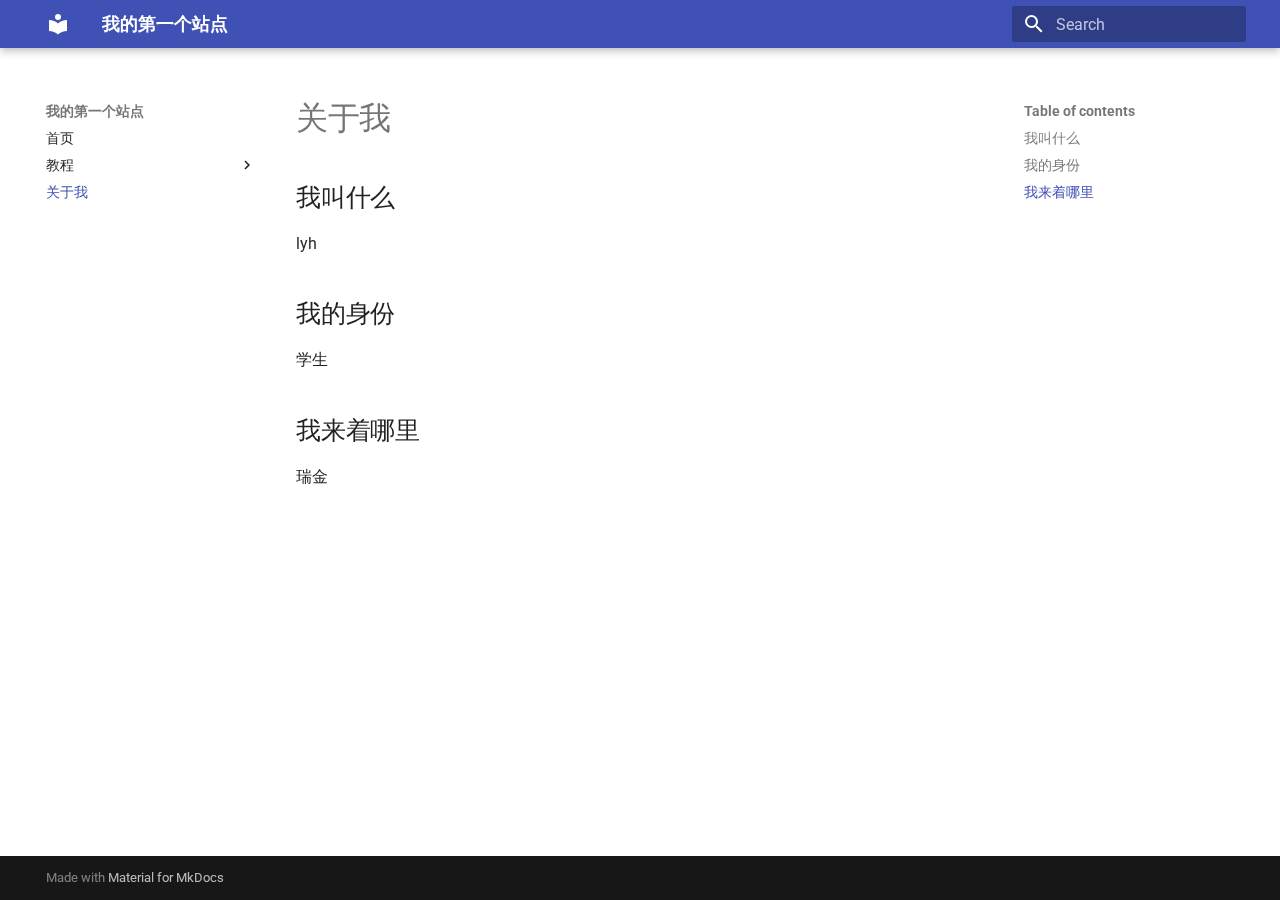
==== about/index.html @ 5679c760 "Deployed  with MkDocs version: 1.6.1" ====
<!doctype html>
<html lang="en" class="no-js">
  <head>
    
      <meta charset="utf-8">
      <meta name="viewport" content="width=device-width,initial-scale=1">
      
      
      
      
        <link rel="prev" href="../Tutorial/Python/">
      
      
      
      <link rel="icon" href="../assets/images/favicon.png">
      <meta name="generator" content="mkdocs-1.6.1, mkdocs-material-9.5.47">
    
    
      
        <title>关于我 - 我的第一个站点</title>
      
    
    
      <link rel="stylesheet" href="../assets/stylesheets/main.6f8fc17f.min.css">
      
      


    
    
      
    
    
      
        
        
        <link rel="preconnect" href="https://fonts.gstatic.com" crossorigin>
        <link rel="stylesheet" href="https://fonts.googleapis.com/css?family=Roboto:300,300i,400,400i,700,700i%7CRoboto+Mono:400,400i,700,700i&display=fallback">
        <style>:root{--md-text-font:"Roboto";--md-code-font:"Roboto Mono"}</style>
      
    
    
    <script>__md_scope=new URL("..",location),__md_hash=e=>[...e].reduce(((e,_)=>(e<<5)-e+_.charCodeAt(0)),0),__md_get=(e,_=localStorage,t=__md_scope)=>JSON.parse(_.getItem(t.pathname+"."+e)),__md_set=(e,_,t=localStorage,a=__md_scope)=>{try{t.setItem(a.pathname+"."+e,JSON.stringify(_))}catch(e){}}</script>
    
      

    
    
    
  </head>
  
  
    <body dir="ltr">
  
    
    <input class="md-toggle" data-md-toggle="drawer" type="checkbox" id="__drawer" autocomplete="off">
    <input class="md-toggle" data-md-toggle="search" type="checkbox" id="__search" autocomplete="off">
    <label class="md-overlay" for="__drawer"></label>
    <div data-md-component="skip">
      
        
        <a href="#_1" class="md-skip">
          Skip to content
        </a>
      
    </div>
    <div data-md-component="announce">
      
    </div>
    
    
      

  

<header class="md-header md-header--shadow" data-md-component="header">
  <nav class="md-header__inner md-grid" aria-label="Header">
    <a href=".." title="我的第一个站点" class="md-header__button md-logo" aria-label="我的第一个站点" data-md-component="logo">
      
  
  <svg xmlns="http://www.w3.org/2000/svg" viewBox="0 0 24 24"><path d="M12 8a3 3 0 0 0 3-3 3 3 0 0 0-3-3 3 3 0 0 0-3 3 3 3 0 0 0 3 3m0 3.54C9.64 9.35 6.5 8 3 8v11c3.5 0 6.64 1.35 9 3.54 2.36-2.19 5.5-3.54 9-3.54V8c-3.5 0-6.64 1.35-9 3.54"/></svg>

    </a>
    <label class="md-header__button md-icon" for="__drawer">
      
      <svg xmlns="http://www.w3.org/2000/svg" viewBox="0 0 24 24"><path d="M3 6h18v2H3zm0 5h18v2H3zm0 5h18v2H3z"/></svg>
    </label>
    <div class="md-header__title" data-md-component="header-title">
      <div class="md-header__ellipsis">
        <div class="md-header__topic">
          <span class="md-ellipsis">
            我的第一个站点
          </span>
        </div>
        <div class="md-header__topic" data-md-component="header-topic">
          <span class="md-ellipsis">
            
              关于我
            
          </span>
        </div>
      </div>
    </div>
    
    
      <script>var palette=__md_get("__palette");if(palette&&palette.color){if("(prefers-color-scheme)"===palette.color.media){var media=matchMedia("(prefers-color-scheme: light)"),input=document.querySelector(media.matches?"[data-md-color-media='(prefers-color-scheme: light)']":"[data-md-color-media='(prefers-color-scheme: dark)']");palette.color.media=input.getAttribute("data-md-color-media"),palette.color.scheme=input.getAttribute("data-md-color-scheme"),palette.color.primary=input.getAttribute("data-md-color-primary"),palette.color.accent=input.getAttribute("data-md-color-accent")}for(var[key,value]of Object.entries(palette.color))document.body.setAttribute("data-md-color-"+key,value)}</script>
    
    
    
      <label class="md-header__button md-icon" for="__search">
        
        <svg xmlns="http://www.w3.org/2000/svg" viewBox="0 0 24 24"><path d="M9.5 3A6.5 6.5 0 0 1 16 9.5c0 1.61-.59 3.09-1.56 4.23l.27.27h.79l5 5-1.5 1.5-5-5v-.79l-.27-.27A6.52 6.52 0 0 1 9.5 16 6.5 6.5 0 0 1 3 9.5 6.5 6.5 0 0 1 9.5 3m0 2C7 5 5 7 5 9.5S7 14 9.5 14 14 12 14 9.5 12 5 9.5 5"/></svg>
      </label>
      <div class="md-search" data-md-component="search" role="dialog">
  <label class="md-search__overlay" for="__search"></label>
  <div class="md-search__inner" role="search">
    <form class="md-search__form" name="search">
      <input type="text" class="md-search__input" name="query" aria-label="Search" placeholder="Search" autocapitalize="off" autocorrect="off" autocomplete="off" spellcheck="false" data-md-component="search-query" required>
      <label class="md-search__icon md-icon" for="__search">
        
        <svg xmlns="http://www.w3.org/2000/svg" viewBox="0 0 24 24"><path d="M9.5 3A6.5 6.5 0 0 1 16 9.5c0 1.61-.59 3.09-1.56 4.23l.27.27h.79l5 5-1.5 1.5-5-5v-.79l-.27-.27A6.52 6.52 0 0 1 9.5 16 6.5 6.5 0 0 1 3 9.5 6.5 6.5 0 0 1 9.5 3m0 2C7 5 5 7 5 9.5S7 14 9.5 14 14 12 14 9.5 12 5 9.5 5"/></svg>
        
        <svg xmlns="http://www.w3.org/2000/svg" viewBox="0 0 24 24"><path d="M20 11v2H8l5.5 5.5-1.42 1.42L4.16 12l7.92-7.92L13.5 5.5 8 11z"/></svg>
      </label>
      <nav class="md-search__options" aria-label="Search">
        
        <button type="reset" class="md-search__icon md-icon" title="Clear" aria-label="Clear" tabindex="-1">
          
          <svg xmlns="http://www.w3.org/2000/svg" viewBox="0 0 24 24"><path d="M19 6.41 17.59 5 12 10.59 6.41 5 5 6.41 10.59 12 5 17.59 6.41 19 12 13.41 17.59 19 19 17.59 13.41 12z"/></svg>
        </button>
      </nav>
      
    </form>
    <div class="md-search__output">
      <div class="md-search__scrollwrap" tabindex="0" data-md-scrollfix>
        <div class="md-search-result" data-md-component="search-result">
          <div class="md-search-result__meta">
            Initializing search
          </div>
          <ol class="md-search-result__list" role="presentation"></ol>
        </div>
      </div>
    </div>
  </div>
</div>
    
    
  </nav>
  
</header>
    
    <div class="md-container" data-md-component="container">
      
      
        
          
        
      
      <main class="md-main" data-md-component="main">
        <div class="md-main__inner md-grid">
          
            
              
              <div class="md-sidebar md-sidebar--primary" data-md-component="sidebar" data-md-type="navigation" >
                <div class="md-sidebar__scrollwrap">
                  <div class="md-sidebar__inner">
                    



<nav class="md-nav md-nav--primary" aria-label="Navigation" data-md-level="0">
  <label class="md-nav__title" for="__drawer">
    <a href=".." title="我的第一个站点" class="md-nav__button md-logo" aria-label="我的第一个站点" data-md-component="logo">
      
  
  <svg xmlns="http://www.w3.org/2000/svg" viewBox="0 0 24 24"><path d="M12 8a3 3 0 0 0 3-3 3 3 0 0 0-3-3 3 3 0 0 0-3 3 3 3 0 0 0 3 3m0 3.54C9.64 9.35 6.5 8 3 8v11c3.5 0 6.64 1.35 9 3.54 2.36-2.19 5.5-3.54 9-3.54V8c-3.5 0-6.64 1.35-9 3.54"/></svg>

    </a>
    我的第一个站点
  </label>
  
  <ul class="md-nav__list" data-md-scrollfix>
    
      
      
  
  
  
  
    <li class="md-nav__item">
      <a href=".." class="md-nav__link">
        
  
  <span class="md-ellipsis">
    首页
  </span>
  

      </a>
    </li>
  

    
      
      
  
  
  
  
    
    
    
    
    <li class="md-nav__item md-nav__item--nested">
      
        
        
        <input class="md-nav__toggle md-toggle " type="checkbox" id="__nav_2" >
        
          
          <label class="md-nav__link" for="__nav_2" id="__nav_2_label" tabindex="0">
            
  
  <span class="md-ellipsis">
    教程
  </span>
  

            <span class="md-nav__icon md-icon"></span>
          </label>
        
        <nav class="md-nav" data-md-level="1" aria-labelledby="__nav_2_label" aria-expanded="false">
          <label class="md-nav__title" for="__nav_2">
            <span class="md-nav__icon md-icon"></span>
            教程
          </label>
          <ul class="md-nav__list" data-md-scrollfix>
            
              
                
  
  
  
  
    <li class="md-nav__item">
      <a href="../Tutorial/C/" class="md-nav__link">
        
  
  <span class="md-ellipsis">
    C
  </span>
  

      </a>
    </li>
  

              
            
              
                
  
  
  
  
    <li class="md-nav__item">
      <a href="../Tutorial/java/" class="md-nav__link">
        
  
  <span class="md-ellipsis">
    java
  </span>
  

      </a>
    </li>
  

              
            
              
                
  
  
  
  
    <li class="md-nav__item">
      <a href="../Tutorial/Python/" class="md-nav__link">
        
  
  <span class="md-ellipsis">
    python
  </span>
  

      </a>
    </li>
  

              
            
          </ul>
        </nav>
      
    </li>
  

    
      
      
  
  
    
  
  
  
    <li class="md-nav__item md-nav__item--active">
      
      <input class="md-nav__toggle md-toggle" type="checkbox" id="__toc">
      
      
        
      
      
        <label class="md-nav__link md-nav__link--active" for="__toc">
          
  
  <span class="md-ellipsis">
    关于我
  </span>
  

          <span class="md-nav__icon md-icon"></span>
        </label>
      
      <a href="./" class="md-nav__link md-nav__link--active">
        
  
  <span class="md-ellipsis">
    关于我
  </span>
  

      </a>
      
        

<nav class="md-nav md-nav--secondary" aria-label="Table of contents">
  
  
  
    
  
  
    <label class="md-nav__title" for="__toc">
      <span class="md-nav__icon md-icon"></span>
      Table of contents
    </label>
    <ul class="md-nav__list" data-md-component="toc" data-md-scrollfix>
      
        <li class="md-nav__item">
  <a href="#_2" class="md-nav__link">
    <span class="md-ellipsis">
      我叫什么
    </span>
  </a>
  
</li>
      
        <li class="md-nav__item">
  <a href="#_3" class="md-nav__link">
    <span class="md-ellipsis">
      我的身份
    </span>
  </a>
  
</li>
      
        <li class="md-nav__item">
  <a href="#_4" class="md-nav__link">
    <span class="md-ellipsis">
      我来着哪里
    </span>
  </a>
  
</li>
      
    </ul>
  
</nav>
      
    </li>
  

    
  </ul>
</nav>
                  </div>
                </div>
              </div>
            
            
              
              <div class="md-sidebar md-sidebar--secondary" data-md-component="sidebar" data-md-type="toc" >
                <div class="md-sidebar__scrollwrap">
                  <div class="md-sidebar__inner">
                    

<nav class="md-nav md-nav--secondary" aria-label="Table of contents">
  
  
  
    
  
  
    <label class="md-nav__title" for="__toc">
      <span class="md-nav__icon md-icon"></span>
      Table of contents
    </label>
    <ul class="md-nav__list" data-md-component="toc" data-md-scrollfix>
      
        <li class="md-nav__item">
  <a href="#_2" class="md-nav__link">
    <span class="md-ellipsis">
      我叫什么
    </span>
  </a>
  
</li>
      
        <li class="md-nav__item">
  <a href="#_3" class="md-nav__link">
    <span class="md-ellipsis">
      我的身份
    </span>
  </a>
  
</li>
      
        <li class="md-nav__item">
  <a href="#_4" class="md-nav__link">
    <span class="md-ellipsis">
      我来着哪里
    </span>
  </a>
  
</li>
      
    </ul>
  
</nav>
                  </div>
                </div>
              </div>
            
          
          
            <div class="md-content" data-md-component="content">
              <article class="md-content__inner md-typeset">
                
                  


<h1 id="_1">关于我</h1>
<h2 id="_2">我叫什么</h2>
<p>lyh</p>
<h2 id="_3">我的身份</h2>
<p>学生</p>
<h2 id="_4">我来着哪里</h2>
<p>瑞金</p>












                
              </article>
            </div>
          
          
<script>var target=document.getElementById(location.hash.slice(1));target&&target.name&&(target.checked=target.name.startsWith("__tabbed_"))</script>
        </div>
        
      </main>
      
        <footer class="md-footer">
  
  <div class="md-footer-meta md-typeset">
    <div class="md-footer-meta__inner md-grid">
      <div class="md-copyright">
  
  
    Made with
    <a href="https://squidfunk.github.io/mkdocs-material/" target="_blank" rel="noopener">
      Material for MkDocs
    </a>
  
</div>
      
    </div>
  </div>
</footer>
      
    </div>
    <div class="md-dialog" data-md-component="dialog">
      <div class="md-dialog__inner md-typeset"></div>
    </div>
    
    
    <script id="__config" type="application/json">{"base": "..", "features": [], "search": "../assets/javascripts/workers/search.6ce7567c.min.js", "translations": {"clipboard.copied": "Copied to clipboard", "clipboard.copy": "Copy to clipboard", "search.result.more.one": "1 more on this page", "search.result.more.other": "# more on this page", "search.result.none": "No matching documents", "search.result.one": "1 matching document", "search.result.other": "# matching documents", "search.result.placeholder": "Type to start searching", "search.result.term.missing": "Missing", "select.version": "Select version"}}</script>
    
    
      <script src="../assets/javascripts/bundle.83f73b43.min.js"></script>
      
    
  </body>
</html>
---- assets/stylesheets/main.6f8fc17f.min.css ----
@charset "UTF-8";html{-webkit-text-size-adjust:none;-moz-text-size-adjust:none;text-size-adjust:none;box-sizing:border-box}*,:after,:before{box-sizing:inherit}@media (prefers-reduced-motion){*,:after,:before{transition:none!important}}body{margin:0}a,button,input,label{-webkit-tap-highlight-color:transparent}a{color:inherit;text-decoration:none}hr{border:0;box-sizing:initial;display:block;height:.05rem;overflow:visible;padding:0}small{font-size:80%}sub,sup{line-height:1em}img{border-style:none}table{border-collapse:initial;border-spacing:0}td,th{font-weight:400;vertical-align:top}button{background:#0000;border:0;font-family:inherit;font-size:inherit;margin:0;padding:0}input{border:0;outline:none}:root{--md-primary-fg-color:#4051b5;--md-primary-fg-color--light:#5d6cc0;--md-primary-fg-color--dark:#303fa1;--md-primary-bg-color:#fff;--md-primary-bg-color--light:#ffffffb3;--md-accent-fg-color:#526cfe;--md-accent-fg-color--transparent:#526cfe1a;--md-accent-bg-color:#fff;--md-accent-bg-color--light:#ffffffb3}[data-md-color-scheme=default]{color-scheme:light}[data-md-color-scheme=default] img[src$="#gh-dark-mode-only"],[data-md-color-scheme=default] img[src$="#only-dark"]{display:none}:root,[data-md-color-scheme=default]{--md-hue:225deg;--md-default-fg-color:#000000de;--md-default-fg-color--light:#0000008a;--md-default-fg-color--lighter:#00000052;--md-default-fg-color--lightest:#00000012;--md-default-bg-color:#fff;--md-default-bg-color--light:#ffffffb3;--md-default-bg-color--lighter:#ffffff4d;--md-default-bg-color--lightest:#ffffff1f;--md-code-fg-color:#36464e;--md-code-bg-color:#f5f5f5;--md-code-hl-color:#4287ff;--md-code-hl-color--light:#4287ff1a;--md-code-hl-number-color:#d52a2a;--md-code-hl-special-color:#db1457;--md-code-hl-function-color:#a846b9;--md-code-hl-constant-color:#6e59d9;--md-code-hl-keyword-color:#3f6ec6;--md-code-hl-string-color:#1c7d4d;--md-code-hl-name-color:var(--md-code-fg-color);--md-code-hl-operator-color:var(--md-default-fg-color--light);--md-code-hl-punctuation-color:var(--md-default-fg-color--light);--md-code-hl-comment-color:var(--md-default-fg-color--light);--md-code-hl-generic-color:var(--md-default-fg-color--light);--md-code-hl-variable-color:var(--md-default-fg-color--light);--md-typeset-color:var(--md-default-fg-color);--md-typeset-a-color:var(--md-primary-fg-color);--md-typeset-del-color:#f5503d26;--md-typeset-ins-color:#0bd57026;--md-typeset-kbd-color:#fafafa;--md-typeset-kbd-accent-color:#fff;--md-typeset-kbd-border-color:#b8b8b8;--md-typeset-mark-color:#ffff0080;--md-typeset-table-color:#0000001f;--md-typeset-table-color--light:rgba(0,0,0,.035);--md-admonition-fg-color:var(--md-default-fg-color);--md-admonition-bg-color:var(--md-default-bg-color);--md-warning-fg-color:#000000de;--md-warning-bg-color:#ff9;--md-footer-fg-color:#fff;--md-footer-fg-color--light:#ffffffb3;--md-footer-fg-color--lighter:#ffffff73;--md-footer-bg-color:#000000de;--md-footer-bg-color--dark:#00000052;--md-shadow-z1:0 0.2rem 0.5rem #0000000d,0 0 0.05rem #0000001a;--md-shadow-z2:0 0.2rem 0.5rem #0000001a,0 0 0.05rem #00000040;--md-shadow-z3:0 0.2rem 0.5rem #0003,0 0 0.05rem #00000059}.md-icon svg{fill:currentcolor;display:block;height:1.2rem;width:1.2rem}body{-webkit-font-smoothing:antialiased;-moz-osx-font-smoothing:grayscale;--md-text-font-family:var(--md-text-font,_),-apple-system,BlinkMacSystemFont,Helvetica,Arial,sans-serif;--md-code-font-family:var(--md-code-font,_),SFMono-Regular,Consolas,Menlo,monospace}aside,body,input{font-feature-settings:"kern","liga";color:var(--md-typeset-color);font-family:var(--md-text-font-family)}code,kbd,pre{font-feature-settings:"kern";font-family:var(--md-code-font-family)}:root{--md-typeset-table-sort-icon:url('data:image/svg+xml;charset=utf-8,<svg xmlns="http://www.w3.org/2000/svg" viewBox="0 0 24 24"><path d="m18 21-4-4h3V7h-3l4-4 4 4h-3v10h3M2 19v-2h10v2M2 13v-2h7v2M2 7V5h4v2z"/></svg>');--md-typeset-table-sort-icon--asc:url('data:image/svg+xml;charset=utf-8,<svg xmlns="http://www.w3.org/2000/svg" viewBox="0 0 24 24"><path d="M19 17h3l-4 4-4-4h3V3h2M2 17h10v2H2M6 5v2H2V5m0 6h7v2H2z"/></svg>');--md-typeset-table-sort-icon--desc:url('data:image/svg+xml;charset=utf-8,<svg xmlns="http://www.w3.org/2000/svg" viewBox="0 0 24 24"><path d="M19 7h3l-4-4-4 4h3v14h2M2 17h10v2H2M6 5v2H2V5m0 6h7v2H2z"/></svg>')}.md-typeset{-webkit-print-color-adjust:exact;color-adjust:exact;font-size:.8rem;line-height:1.6}@media print{.md-typeset{font-size:.68rem}}.md-typeset blockquote,.md-typeset dl,.md-typeset figure,.md-typeset ol,.md-typeset pre,.md-typeset ul{margin-bottom:1em;margin-top:1em}.md-typeset h1{color:var(--md-default-fg-color--light);font-size:2em;line-height:1.3;margin:0 0 1.25em}.md-typeset h1,.md-typeset h2{font-weight:300;letter-spacing:-.01em}.md-typeset h2{font-size:1.5625em;line-height:1.4;margin:1.6em 0 .64em}.md-typeset h3{font-size:1.25em;font-weight:400;letter-spacing:-.01em;line-height:1.5;margin:1.6em 0 .8em}.md-typeset h2+h3{margin-top:.8em}.md-typeset h4{font-weight:700;letter-spacing:-.01em;margin:1em 0}.md-typeset h5,.md-typeset h6{color:var(--md-default-fg-color--light);font-size:.8em;font-weight:700;letter-spacing:-.01em;margin:1.25em 0}.md-typeset h5{text-transform:uppercase}.md-typeset h5 code{text-transform:none}.md-typeset hr{border-bottom:.05rem solid var(--md-default-fg-color--lightest);display:flow-root;margin:1.5em 0}.md-typeset a{color:var(--md-typeset-a-color);word-break:break-word}.md-typeset a,.md-typeset a:before{transition:color 125ms}.md-typeset a:focus,.md-typeset a:hover{color:var(--md-accent-fg-color)}.md-typeset a:focus code,.md-typeset a:hover code{background-color:var(--md-accent-fg-color--transparent)}.md-typeset a code{color:currentcolor;transition:background-color 125ms}.md-typeset a.focus-visible{outline-color:var(--md-accent-fg-color);outline-offset:.2rem}.md-typeset code,.md-typeset kbd,.md-typeset pre{color:var(--md-code-fg-color);direction:ltr;font-variant-ligatures:none}@media print{.md-typeset code,.md-typeset kbd,.md-typeset pre{white-space:pre-wrap}}.md-typeset code{background-color:var(--md-code-bg-color);border-radius:.1rem;-webkit-box-decoration-break:clone;box-decoration-break:clone;font-size:.85em;padding:0 .2941176471em;word-break:break-word}.md-typeset code:not(.focus-visible){-webkit-tap-highlight-color:transparent;outline:none}.md-typeset pre{display:flow-root;line-height:1.4;position:relative}.md-typeset pre>code{-webkit-box-decoration-break:slice;box-decoration-break:slice;box-shadow:none;display:block;margin:0;outline-color:var(--md-accent-fg-color);overflow:auto;padding:.7720588235em 1.1764705882em;scrollbar-color:var(--md-default-fg-color--lighter) #0000;scrollbar-width:thin;touch-action:auto;word-break:normal}.md-typeset pre>code:hover{scrollbar-color:var(--md-accent-fg-color) #0000}.md-typeset pre>code::-webkit-scrollbar{height:.2rem;width:.2rem}.md-typeset pre>code::-webkit-scrollbar-thumb{background-color:var(--md-default-fg-color--lighter)}.md-typeset pre>code::-webkit-scrollbar-thumb:hover{background-color:var(--md-accent-fg-color)}.md-typeset kbd{background-color:var(--md-typeset-kbd-color);border-radius:.1rem;box-shadow:0 .1rem 0 .05rem var(--md-typeset-kbd-border-color),0 .1rem 0 var(--md-typeset-kbd-border-color),0 -.1rem .2rem var(--md-typeset-kbd-accent-color) inset;color:var(--md-default-fg-color);display:inline-block;font-size:.75em;padding:0 .6666666667em;vertical-align:text-top;word-break:break-word}.md-typeset mark{background-color:var(--md-typeset-mark-color);-webkit-box-decoration-break:clone;box-decoration-break:clone;color:inherit;word-break:break-word}.md-typeset abbr{border-bottom:.05rem dotted var(--md-default-fg-color--light);cursor:help;text-decoration:none}.md-typeset small{opacity:.75}[dir=ltr] .md-typeset sub,[dir=ltr] .md-typeset sup{margin-left:.078125em}[dir=rtl] .md-typeset sub,[dir=rtl] .md-typeset sup{margin-right:.078125em}[dir=ltr] .md-typeset blockquote{padding-left:.6rem}[dir=rtl] .md-typeset blockquote{padding-right:.6rem}[dir=ltr] .md-typeset blockquote{border-left:.2rem solid var(--md-default-fg-color--lighter)}[dir=rtl] .md-typeset blockquote{border-right:.2rem solid var(--md-default-fg-color--lighter)}.md-typeset blockquote{color:var(--md-default-fg-color--light);margin-left:0;margin-right:0}.md-typeset ul{list-style-type:disc}.md-typeset ul[type]{list-style-type:revert-layer}[dir=ltr] .md-typeset ol,[dir=ltr] .md-typeset ul{margin-left:.625em}[dir=rtl] .md-typeset ol,[dir=rtl] .md-typeset ul{margin-right:.625em}.md-typeset ol,.md-typeset ul{padding:0}.md-typeset ol:not([hidden]),.md-typeset ul:not([hidden]){display:flow-root}.md-typeset ol ol,.md-typeset ul ol{list-style-type:lower-alpha}.md-typeset ol ol ol,.md-typeset ul ol ol{list-style-type:lower-roman}.md-typeset ol ol ol ol,.md-typeset ul ol ol ol{list-style-type:upper-alpha}.md-typeset ol ol ol ol ol,.md-typeset ul ol ol ol ol{list-style-type:upper-roman}.md-typeset ol[type],.md-typeset ul[type]{list-style-type:revert-layer}[dir=ltr] .md-typeset ol li,[dir=ltr] .md-typeset ul li{margin-left:1.25em}[dir=rtl] .md-typeset ol li,[dir=rtl] .md-typeset ul li{margin-right:1.25em}.md-typeset ol li,.md-typeset ul li{margin-bottom:.5em}.md-typeset ol li blockquote,.md-typeset ol li p,.md-typeset ul li blockquote,.md-typeset ul li p{margin:.5em 0}.md-typeset ol li:last-child,.md-typeset ul li:last-child{margin-bottom:0}[dir=ltr] .md-typeset ol li ol,[dir=ltr] .md-typeset ol li ul,[dir=ltr] .md-typeset ul li ol,[dir=ltr] .md-typeset ul li ul{margin-left:.625em}[dir=rtl] .md-typeset ol li ol,[dir=rtl] .md-typeset ol li ul,[dir=rtl] .md-typeset ul li ol,[dir=rtl] .md-typeset ul li ul{margin-right:.625em}.md-typeset ol li ol,.md-typeset ol li ul,.md-typeset ul li ol,.md-typeset ul li ul{margin-bottom:.5em;margin-top:.5em}[dir=ltr] .md-typeset dd{margin-left:1.875em}[dir=rtl] .md-typeset dd{margin-right:1.875em}.md-typeset dd{margin-bottom:1.5em;margin-top:1em}.md-typeset img,.md-typeset svg,.md-typeset video{height:auto;max-width:100%}.md-typeset img[align=left]{margin:1em 1em 1em 0}.md-typeset img[align=right]{margin:1em 0 1em 1em}.md-typeset img[align]:only-child{margin-top:0}.md-typeset figure{display:flow-root;margin:1em auto;max-width:100%;text-align:center;width:-moz-fit-content;width:fit-content}.md-typeset figure img{display:block;margin:0 auto}.md-typeset figcaption{font-style:italic;margin:1em auto;max-width:24rem}.md-typeset iframe{max-width:100%}.md-typeset table:not([class]){background-color:var(--md-default-bg-color);border:.05rem solid var(--md-typeset-table-color);border-radius:.1rem;display:inline-block;font-size:.64rem;max-width:100%;overflow:auto;touch-action:auto}@media print{.md-typeset table:not([class]){display:table}}.md-typeset table:not([class])+*{margin-top:1.5em}.md-typeset table:not([class]) td>:first-child,.md-typeset table:not([class]) th>:first-child{margin-top:0}.md-typeset table:not([class]) td>:last-child,.md-typeset table:not([class]) th>:last-child{margin-bottom:0}.md-typeset table:not([class]) td:not([align]),.md-typeset table:not([class]) th:not([align]){text-align:left}[dir=rtl] .md-typeset table:not([class]) td:not([align]),[dir=rtl] .md-typeset table:not([class]) th:not([align]){text-align:right}.md-typeset table:not([class]) th{font-weight:700;min-width:5rem;padding:.9375em 1.25em;vertical-align:top}.md-typeset table:not([class]) td{border-top:.05rem solid var(--md-typeset-table-color);padding:.9375em 1.25em;vertical-align:top}.md-typeset table:not([class]) tbody tr{transition:background-color 125ms}.md-typeset table:not([class]) tbody tr:hover{background-color:var(--md-typeset-table-color--light);box-shadow:0 .05rem 0 var(--md-default-bg-color) inset}.md-typeset table:not([class]) a{word-break:normal}.md-typeset table th[role=columnheader]{cursor:pointer}[dir=ltr] .md-typeset table th[role=columnheader]:after{margin-left:.5em}[dir=rtl] .md-typeset table th[role=columnheader]:after{margin-right:.5em}.md-typeset table th[role=columnheader]:after{content:"";display:inline-block;height:1.2em;-webkit-mask-image:var(--md-typeset-table-sort-icon);mask-image:var(--md-typeset-table-sort-icon);-webkit-mask-repeat:no-repeat;mask-repeat:no-repeat;-webkit-mask-size:contain;mask-size:contain;transition:background-color 125ms;vertical-align:text-bottom;width:1.2em}.md-typeset table th[role=columnheader]:hover:after{background-color:var(--md-default-fg-color--lighter)}.md-typeset table th[role=columnheader][aria-sort=ascending]:after{background-color:var(--md-default-fg-color--light);-webkit-mask-image:var(--md-typeset-table-sort-icon--asc);mask-image:var(--md-typeset-table-sort-icon--asc)}.md-typeset table th[role=columnheader][aria-sort=descending]:after{background-color:var(--md-default-fg-color--light);-webkit-mask-image:var(--md-typeset-table-sort-icon--desc);mask-image:var(--md-typeset-table-sort-icon--desc)}.md-typeset__scrollwrap{margin:1em -.8rem;overflow-x:auto;touch-action:auto}.md-typeset__table{display:inline-block;margin-bottom:.5em;padding:0 .8rem}@media print{.md-typeset__table{display:block}}html .md-typeset__table table{display:table;margin:0;overflow:hidden;width:100%}@media screen and (max-width:44.984375em){.md-content__inner>pre{margin:1em -.8rem}.md-content__inner>pre code{border-radius:0}}.md-typeset .md-author{border-radius:100%;display:block;flex-shrink:0;height:1.6rem;overflow:hidden;position:relative;transition:color 125ms,transform 125ms;width:1.6rem}.md-typeset .md-author img{display:block}.md-typeset .md-author--more{background:var(--md-default-fg-color--lightest);color:var(--md-default-fg-color--lighter);font-size:.6rem;font-weight:700;line-height:1.6rem;text-align:center}.md-typeset .md-author--long{height:2.4rem;width:2.4rem}.md-typeset a.md-author{transform:scale(1)}.md-typeset a.md-author img{border-radius:100%;filter:grayscale(100%) opacity(75%);transition:filter 125ms}.md-typeset a.md-author:focus,.md-typeset a.md-author:hover{transform:scale(1.1);z-index:1}.md-typeset a.md-author:focus img,.md-typeset a.md-author:hover img{filter:grayscale(0)}.md-banner{background-color:var(--md-footer-bg-color);color:var(--md-footer-fg-color);overflow:auto}@media print{.md-banner{display:none}}.md-banner--warning{background-color:var(--md-warning-bg-color);color:var(--md-warning-fg-color)}.md-banner__inner{font-size:.7rem;margin:.6rem auto;padding:0 .8rem}[dir=ltr] .md-banner__button{float:right}[dir=rtl] .md-banner__button{float:left}.md-banner__button{color:inherit;cursor:pointer;transition:opacity .25s}.no-js .md-banner__button{display:none}.md-banner__button:hover{opacity:.7}html{font-size:125%;height:100%;overflow-x:hidden}@media screen and (min-width:100em){html{font-size:137.5%}}@media screen and (min-width:125em){html{font-size:150%}}body{background-color:var(--md-default-bg-color);display:flex;flex-direction:column;font-size:.5rem;min-height:100%;position:relative;width:100%}@media print{body{display:block}}@media screen and (max-width:59.984375em){body[data-md-scrolllock]{position:fixed}}.md-grid{margin-left:auto;margin-right:auto;max-width:61rem}.md-container{display:flex;flex-direction:column;flex-grow:1}@media print{.md-container{display:block}}.md-main{flex-grow:1}.md-main__inner{display:flex;height:100%;margin-top:1.5rem}.md-ellipsis{overflow:hidden;text-overflow:ellipsis}.md-toggle{display:none}.md-option{height:0;opacity:0;position:absolute;width:0}.md-option:checked+label:not([hidden]){display:block}.md-option.focus-visible+label{outline-color:var(--md-accent-fg-color);outline-style:auto}.md-skip{background-color:var(--md-default-fg-color);border-radius:.1rem;color:var(--md-default-bg-color);font-size:.64rem;margin:.5rem;opacity:0;outline-color:var(--md-accent-fg-color);padding:.3rem .5rem;position:fixed;transform:translateY(.4rem);z-index:-1}.md-skip:focus{opacity:1;transform:translateY(0);transition:transform .25s cubic-bezier(.4,0,.2,1),opacity 175ms 75ms;z-index:10}@page{margin:25mm}:root{--md-clipboard-icon:url('data:image/svg+xml;charset=utf-8,<svg xmlns="http://www.w3.org/2000/svg" viewBox="0 0 24 24"><path d="M19 21H8V7h11m0-2H8a2 2 0 0 0-2 2v14a2 2 0 0 0 2 2h11a2 2 0 0 0 2-2V7a2 2 0 0 0-2-2m-3-4H4a2 2 0 0 0-2 2v14h2V3h12z"/></svg>')}.md-clipboard{border-radius:.1rem;color:var(--md-default-fg-color--lightest);cursor:pointer;height:1.5em;outline-color:var(--md-accent-fg-color);outline-offset:.1rem;position:absolute;right:.5em;top:.5em;transition:color .25s;width:1.5em;z-index:1}@media print{.md-clipboard{display:none}}.md-clipboard:not(.focus-visible){-webkit-tap-highlight-color:transparent;outline:none}:hover>.md-clipboard{color:var(--md-default-fg-color--light)}.md-clipboard:focus,.md-clipboard:hover{color:var(--md-accent-fg-color)}.md-clipboard:after{background-color:currentcolor;content:"";display:block;height:1.125em;margin:0 auto;-webkit-mask-image:var(--md-clipboard-icon);mask-image:var(--md-clipboard-icon);-webkit-mask-position:center;mask-position:center;-webkit-mask-repeat:no-repeat;mask-repeat:no-repeat;-webkit-mask-size:contain;mask-size:contain;width:1.125em}.md-clipboard--inline{cursor:pointer}.md-clipboard--inline code{transition:color .25s,background-color .25s}.md-clipboard--inline:focus code,.md-clipboard--inline:hover code{background-color:var(--md-accent-fg-color--transparent);color:var(--md-accent-fg-color)}.md-typeset .md-code__content{display:grid}@keyframes consent{0%{opacity:0;transform:translateY(100%)}to{opacity:1;transform:translateY(0)}}@keyframes overlay{0%{opacity:0}to{opacity:1}}.md-consent__overlay{animation:overlay .25s both;-webkit-backdrop-filter:blur(.1rem);backdrop-filter:blur(.1rem);background-color:#0000008a;height:100%;opacity:1;position:fixed;top:0;width:100%;z-index:5}.md-consent__inner{animation:consent .5s cubic-bezier(.1,.7,.1,1) both;background-color:var(--md-default-bg-color);border:0;border-radius:.1rem;bottom:0;box-shadow:0 0 .2rem #0000001a,0 .2rem .4rem #0003;max-height:100%;overflow:auto;padding:0;position:fixed;width:100%;z-index:5}.md-consent__form{padding:.8rem}.md-consent__settings{display:none;margin:1em 0}input:checked+.md-consent__settings{display:block}.md-consent__controls{margin-bottom:.8rem}.md-typeset .md-consent__controls .md-button{display:inline}@media screen and (max-width:44.984375em){.md-typeset .md-consent__controls .md-button{display:block;margin-top:.4rem;text-align:center;width:100%}}.md-consent label{cursor:pointer}.md-content{flex-grow:1;min-width:0}.md-content__inner{margin:0 .8rem 1.2rem;padding-top:.6rem}@media screen and (min-width:76.25em){[dir=ltr] .md-sidebar--primary:not([hidden])~.md-content>.md-content__inner{margin-left:1.2rem}[dir=ltr] .md-sidebar--secondary:not([hidden])~.md-content>.md-content__inner,[dir=rtl] .md-sidebar--primary:not([hidden])~.md-content>.md-content__inner{margin-right:1.2rem}[dir=rtl] .md-sidebar--secondary:not([hidden])~.md-content>.md-content__inner{margin-left:1.2rem}}.md-content__inner:before{content:"";display:block;height:.4rem}.md-content__inner>:last-child{margin-bottom:0}[dir=ltr] .md-content__button{float:right}[dir=rtl] .md-content__button{float:left}[dir=ltr] .md-content__button{margin-left:.4rem}[dir=rtl] .md-content__button{margin-right:.4rem}.md-content__button{margin:.4rem 0;padding:0}@media print{.md-content__button{display:none}}.md-typeset .md-content__button{color:var(--md-default-fg-color--lighter)}.md-content__button svg{display:inline;vertical-align:top}[dir=rtl] .md-content__button svg{transform:scaleX(-1)}[dir=ltr] .md-dialog{right:.8rem}[dir=rtl] .md-dialog{left:.8rem}.md-dialog{background-color:var(--md-default-fg-color);border-radius:.1rem;bottom:.8rem;box-shadow:var(--md-shadow-z3);min-width:11.1rem;opacity:0;padding:.4rem .6rem;pointer-events:none;position:fixed;transform:translateY(100%);transition:transform 0ms .4s,opacity .4s;z-index:4}@media print{.md-dialog{display:none}}.md-dialog--active{opacity:1;pointer-events:auto;transform:translateY(0);transition:transform .4s cubic-bezier(.075,.85,.175,1),opacity .4s}.md-dialog__inner{color:var(--md-default-bg-color);font-size:.7rem}.md-feedback{margin:2em 0 1em;text-align:center}.md-feedback fieldset{border:none;margin:0;padding:0}.md-feedback__title{font-weight:700;margin:1em auto}.md-feedback__inner{position:relative}.md-feedback__list{display:flex;flex-wrap:wrap;place-content:baseline center;position:relative}.md-feedback__list:hover .md-icon:not(:disabled){color:var(--md-default-fg-color--lighter)}:disabled .md-feedback__list{min-height:1.8rem}.md-feedback__icon{color:var(--md-default-fg-color--light);cursor:pointer;flex-shrink:0;margin:0 .1rem;transition:color 125ms}.md-feedback__icon:not(:disabled).md-icon:hover{color:var(--md-accent-fg-color)}.md-feedback__icon:disabled{color:var(--md-default-fg-color--lightest);pointer-events:none}.md-feedback__note{opacity:0;position:relative;transform:translateY(.4rem);transition:transform .4s cubic-bezier(.1,.7,.1,1),opacity .15s}.md-feedback__note>*{margin:0 auto;max-width:16rem}:disabled .md-feedback__note{opacity:1;transform:translateY(0)}@media print{.md-feedback{display:none}}.md-footer{background-color:var(--md-footer-bg-color);color:var(--md-footer-fg-color)}@media print{.md-footer{display:none}}.md-footer__inner{justify-content:space-between;overflow:auto;padding:.2rem}.md-footer__inner:not([hidden]){display:flex}.md-footer__link{align-items:end;display:flex;flex-grow:0.01;margin-bottom:.4rem;margin-top:1rem;max-width:100%;outline-color:var(--md-accent-fg-color);overflow:hidden;transition:opacity .25s}.md-footer__link:focus,.md-footer__link:hover{opacity:.7}[dir=rtl] .md-footer__link svg{transform:scaleX(-1)}@media screen and (max-width:44.984375em){.md-footer__link--prev{flex-shrink:0}.md-footer__link--prev .md-footer__title{display:none}}[dir=ltr] .md-footer__link--next{margin-left:auto}[dir=rtl] .md-footer__link--next{margin-right:auto}.md-footer__link--next{text-align:right}[dir=rtl] .md-footer__link--next{text-align:left}.md-footer__title{flex-grow:1;font-size:.9rem;margin-bottom:.7rem;max-width:calc(100% - 2.4rem);padding:0 1rem;white-space:nowrap}.md-footer__button{margin:.2rem;padding:.4rem}.md-footer__direction{font-size:.64rem;opacity:.7}.md-footer-meta{background-color:var(--md-footer-bg-color--dark)}.md-footer-meta__inner{display:flex;flex-wrap:wrap;justify-content:space-between;padding:.2rem}html .md-footer-meta.md-typeset a{color:var(--md-footer-fg-color--light)}html .md-footer-meta.md-typeset a:focus,html .md-footer-meta.md-typeset a:hover{color:var(--md-footer-fg-color)}.md-copyright{color:var(--md-footer-fg-color--lighter);font-size:.64rem;margin:auto .6rem;padding:.4rem 0;width:100%}@media screen and (min-width:45em){.md-copyright{width:auto}}.md-copyright__highlight{color:var(--md-footer-fg-color--light)}.md-social{display:inline-flex;gap:.2rem;margin:0 .4rem;padding:.2rem 0 .6rem}@media screen and (min-width:45em){.md-social{padding:.6rem 0}}.md-social__link{display:inline-block;height:1.6rem;text-align:center;width:1.6rem}.md-social__link:before{line-height:1.9}.md-social__link svg{fill:currentcolor;max-height:.8rem;vertical-align:-25%}.md-typeset .md-button{border:.1rem solid;border-radius:.1rem;color:var(--md-primary-fg-color);cursor:pointer;display:inline-block;font-weight:700;padding:.625em 2em;transition:color 125ms,background-color 125ms,border-color 125ms}.md-typeset .md-button--primary{background-color:var(--md-primary-fg-color);border-color:var(--md-primary-fg-color);color:var(--md-primary-bg-color)}.md-typeset .md-button:focus,.md-typeset .md-button:hover{background-color:var(--md-accent-fg-color);border-color:var(--md-accent-fg-color);color:var(--md-accent-bg-color)}[dir=ltr] .md-typeset .md-input{border-top-left-radius:.1rem}[dir=ltr] .md-typeset .md-input,[dir=rtl] .md-typeset .md-input{border-top-right-radius:.1rem}[dir=rtl] .md-typeset .md-input{border-top-left-radius:.1rem}.md-typeset .md-input{border-bottom:.1rem solid var(--md-default-fg-color--lighter);box-shadow:var(--md-shadow-z1);font-size:.8rem;height:1.8rem;padding:0 .6rem;transition:border .25s,box-shadow .25s}.md-typeset .md-input:focus,.md-typeset .md-input:hover{border-bottom-color:var(--md-accent-fg-color);box-shadow:var(--md-shadow-z2)}.md-typeset .md-input--stretch{width:100%}.md-header{background-color:var(--md-primary-fg-color);box-shadow:0 0 .2rem #0000,0 .2rem .4rem #0000;color:var(--md-primary-bg-color);display:block;left:0;position:sticky;right:0;top:0;z-index:4}@media print{.md-header{display:none}}.md-header[hidden]{transform:translateY(-100%);transition:transform .25s cubic-bezier(.8,0,.6,1),box-shadow .25s}.md-header--shadow{box-shadow:0 0 .2rem #0000001a,0 .2rem .4rem #0003;transition:transform .25s cubic-bezier(.1,.7,.1,1),box-shadow .25s}.md-header__inner{align-items:center;display:flex;padding:0 .2rem}.md-header__button{color:currentcolor;cursor:pointer;margin:.2rem;outline-color:var(--md-accent-fg-color);padding:.4rem;position:relative;transition:opacity .25s;vertical-align:middle;z-index:1}.md-header__button:hover{opacity:.7}.md-header__button:not([hidden]){display:inline-block}.md-header__button:not(.focus-visible){-webkit-tap-highlight-color:transparent;outline:none}.md-header__button.md-logo{margin:.2rem;padding:.4rem}@media screen and (max-width:76.234375em){.md-header__button.md-logo{display:none}}.md-header__button.md-logo img,.md-header__button.md-logo svg{fill:currentcolor;display:block;height:1.2rem;width:auto}@media screen and (min-width:60em){.md-header__button[for=__search]{display:none}}.no-js .md-header__button[for=__search]{display:none}[dir=rtl] .md-header__button[for=__search] svg{transform:scaleX(-1)}@media screen and (min-width:76.25em){.md-header__button[for=__drawer]{display:none}}.md-header__topic{display:flex;max-width:100%;position:absolute;transition:transform .4s cubic-bezier(.1,.7,.1,1),opacity .15s;white-space:nowrap}.md-header__topic+.md-header__topic{opacity:0;pointer-events:none;transform:translateX(1.25rem);transition:transform .4s cubic-bezier(1,.7,.1,.1),opacity .15s;z-index:-1}[dir=rtl] .md-header__topic+.md-header__topic{transform:translateX(-1.25rem)}.md-header__topic:first-child{font-weight:700}[dir=ltr] .md-header__title{margin-left:1rem;margin-right:.4rem}[dir=rtl] .md-header__title{margin-left:.4rem;margin-right:1rem}.md-header__title{flex-grow:1;font-size:.9rem;height:2.4rem;line-height:2.4rem}.md-header__title--active .md-header__topic{opacity:0;pointer-events:none;transform:translateX(-1.25rem);transition:transform .4s cubic-bezier(1,.7,.1,.1),opacity .15s;z-index:-1}[dir=rtl] .md-header__title--active .md-header__topic{transform:translateX(1.25rem)}.md-header__title--active .md-header__topic+.md-header__topic{opacity:1;pointer-events:auto;transform:translateX(0);transition:transform .4s cubic-bezier(.1,.7,.1,1),opacity .15s;z-index:0}.md-header__title>.md-header__ellipsis{height:100%;position:relative;width:100%}.md-header__option{display:flex;flex-shrink:0;max-width:100%;transition:max-width 0ms .25s,opacity .25s .25s;white-space:nowrap}[data-md-toggle=search]:checked~.md-header .md-header__option{max-width:0;opacity:0;transition:max-width 0ms,opacity 0ms}.md-header__option>input{bottom:0}.md-header__source{display:none}@media screen and (min-width:60em){[dir=ltr] .md-header__source{margin-left:1rem}[dir=rtl] .md-header__source{margin-right:1rem}.md-header__source{display:block;max-width:11.7rem;width:11.7rem}}@media screen and (min-width:76.25em){[dir=ltr] .md-header__source{margin-left:1.4rem}[dir=rtl] .md-header__source{margin-right:1.4rem}}.md-meta{color:var(--md-default-fg-color--light);font-size:.7rem;line-height:1.3}.md-meta__list{display:inline-flex;flex-wrap:wrap;list-style:none;margin:0;padding:0}.md-meta__item:not(:last-child):after{content:"·";margin-left:.2rem;margin-right:.2rem}.md-meta__link{color:var(--md-typeset-a-color)}.md-meta__link:focus,.md-meta__link:hover{color:var(--md-accent-fg-color)}.md-draft{background-color:#ff1744;border-radius:.125em;color:#fff;display:inline-block;font-weight:700;padding-left:.5714285714em;padding-right:.5714285714em}:root{--md-nav-icon--prev:url('data:image/svg+xml;charset=utf-8,<svg xmlns="http://www.w3.org/2000/svg" viewBox="0 0 24 24"><path d="M20 11v2H8l5.5 5.5-1.42 1.42L4.16 12l7.92-7.92L13.5 5.5 8 11z"/></svg>');--md-nav-icon--next:url('data:image/svg+xml;charset=utf-8,<svg xmlns="http://www.w3.org/2000/svg" viewBox="0 0 24 24"><path d="M8.59 16.58 13.17 12 8.59 7.41 10 6l6 6-6 6z"/></svg>');--md-toc-icon:url('data:image/svg+xml;charset=utf-8,<svg xmlns="http://www.w3.org/2000/svg" viewBox="0 0 24 24"><path d="M3 9h14V7H3zm0 4h14v-2H3zm0 4h14v-2H3zm16 0h2v-2h-2zm0-10v2h2V7zm0 6h2v-2h-2z"/></svg>')}.md-nav{font-size:.7rem;line-height:1.3}.md-nav__title{color:var(--md-default-fg-color--light);display:block;font-weight:700;overflow:hidden;padding:0 .6rem;text-overflow:ellipsis}.md-nav__title .md-nav__button{display:none}.md-nav__title .md-nav__button img{height:100%;width:auto}.md-nav__title .md-nav__button.md-logo img,.md-nav__title .md-nav__button.md-logo svg{fill:currentcolor;display:block;height:2.4rem;max-width:100%;object-fit:contain;width:auto}.md-nav__list{list-style:none;margin:0;padding:0}.md-nav__link{align-items:flex-start;display:flex;gap:.4rem;margin-top:.625em;scroll-snap-align:start;transition:color 125ms}.md-nav__link--passed{color:var(--md-default-fg-color--light)}.md-nav__item .md-nav__link--active,.md-nav__item .md-nav__link--active code{color:var(--md-typeset-a-color)}.md-nav__link .md-ellipsis{position:relative}[dir=ltr] .md-nav__link .md-icon:last-child{margin-left:auto}[dir=rtl] .md-nav__link .md-icon:last-child{margin-right:auto}.md-nav__link svg{fill:currentcolor;flex-shrink:0;height:1.3em;position:relative}.md-nav__link[for]:focus,.md-nav__link[for]:hover,.md-nav__link[href]:focus,.md-nav__link[href]:hover{color:var(--md-accent-fg-color);cursor:pointer}.md-nav__link.focus-visible{outline-color:var(--md-accent-fg-color);outline-offset:.2rem}.md-nav--primary .md-nav__link[for=__toc]{display:none}.md-nav--primary .md-nav__link[for=__toc] .md-icon:after{background-color:currentcolor;display:block;height:100%;-webkit-mask-image:var(--md-toc-icon);mask-image:var(--md-toc-icon);width:100%}.md-nav--primary .md-nav__link[for=__toc]~.md-nav{display:none}.md-nav__container>.md-nav__link{margin-top:0}.md-nav__container>.md-nav__link:first-child{flex-grow:1;min-width:0}.md-nav__icon{flex-shrink:0}.md-nav__source{display:none}@media screen and (max-width:76.234375em){.md-nav--primary,.md-nav--primary .md-nav{background-color:var(--md-default-bg-color);display:flex;flex-direction:column;height:100%;left:0;position:absolute;right:0;top:0;z-index:1}.md-nav--primary .md-nav__item,.md-nav--primary .md-nav__title{font-size:.8rem;line-height:1.5}.md-nav--primary .md-nav__title{background-color:var(--md-default-fg-color--lightest);color:var(--md-default-fg-color--light);cursor:pointer;height:5.6rem;line-height:2.4rem;padding:3rem .8rem .2rem;position:relative;white-space:nowrap}[dir=ltr] .md-nav--primary .md-nav__title .md-nav__icon{left:.4rem}[dir=rtl] .md-nav--primary .md-nav__title .md-nav__icon{right:.4rem}.md-nav--primary .md-nav__title .md-nav__icon{display:block;height:1.2rem;margin:.2rem;position:absolute;top:.4rem;width:1.2rem}.md-nav--primary .md-nav__title .md-nav__icon:after{background-color:currentcolor;content:"";display:block;height:100%;-webkit-mask-image:var(--md-nav-icon--prev);mask-image:var(--md-nav-icon--prev);-webkit-mask-position:center;mask-position:center;-webkit-mask-repeat:no-repeat;mask-repeat:no-repeat;-webkit-mask-size:contain;mask-size:contain;width:100%}.md-nav--primary .md-nav__title~.md-nav__list{background-color:var(--md-default-bg-color);box-shadow:0 .05rem 0 var(--md-default-fg-color--lightest) inset;overflow-y:auto;scroll-snap-type:y mandatory;touch-action:pan-y}.md-nav--primary .md-nav__title~.md-nav__list>:first-child{border-top:0}.md-nav--primary .md-nav__title[for=__drawer]{background-color:var(--md-primary-fg-color);color:var(--md-primary-bg-color);font-weight:700}.md-nav--primary .md-nav__title .md-logo{display:block;left:.2rem;margin:.2rem;padding:.4rem;position:absolute;right:.2rem;top:.2rem}.md-nav--primary .md-nav__list{flex:1}.md-nav--primary .md-nav__item{border-top:.05rem solid var(--md-default-fg-color--lightest)}.md-nav--primary .md-nav__item--active>.md-nav__link{color:var(--md-typeset-a-color)}.md-nav--primary .md-nav__item--active>.md-nav__link:focus,.md-nav--primary .md-nav__item--active>.md-nav__link:hover{color:var(--md-accent-fg-color)}.md-nav--primary .md-nav__link{margin-top:0;padding:.6rem .8rem}.md-nav--primary .md-nav__link svg{margin-top:.1em}.md-nav--primary .md-nav__link>.md-nav__link{padding:0}[dir=ltr] .md-nav--primary .md-nav__link .md-nav__icon{margin-right:-.2rem}[dir=rtl] .md-nav--primary .md-nav__link .md-nav__icon{margin-left:-.2rem}.md-nav--primary .md-nav__link .md-nav__icon{font-size:1.2rem;height:1.2rem;width:1.2rem}.md-nav--primary .md-nav__link .md-nav__icon:after{background-color:currentcolor;content:"";display:block;height:100%;-webkit-mask-image:var(--md-nav-icon--next);mask-image:var(--md-nav-icon--next);-webkit-mask-position:center;mask-position:center;-webkit-mask-repeat:no-repeat;mask-repeat:no-repeat;-webkit-mask-size:contain;mask-size:contain;width:100%}[dir=rtl] .md-nav--primary .md-nav__icon:after{transform:scale(-1)}.md-nav--primary .md-nav--secondary .md-nav{background-color:initial;position:static}[dir=ltr] .md-nav--primary .md-nav--secondary .md-nav .md-nav__link{padding-left:1.4rem}[dir=rtl] .md-nav--primary .md-nav--secondary .md-nav .md-nav__link{padding-right:1.4rem}[dir=ltr] .md-nav--primary .md-nav--secondary .md-nav .md-nav .md-nav__link{padding-left:2rem}[dir=rtl] .md-nav--primary .md-nav--secondary .md-nav .md-nav .md-nav__link{padding-right:2rem}[dir=ltr] .md-nav--primary .md-nav--secondary .md-nav .md-nav .md-nav .md-nav__link{padding-left:2.6rem}[dir=rtl] .md-nav--primary .md-nav--secondary .md-nav .md-nav .md-nav .md-nav__link{padding-right:2.6rem}[dir=ltr] .md-nav--primary .md-nav--secondary .md-nav .md-nav .md-nav .md-nav .md-nav__link{padding-left:3.2rem}[dir=rtl] .md-nav--primary .md-nav--secondary .md-nav .md-nav .md-nav .md-nav .md-nav__link{padding-right:3.2rem}.md-nav--secondary{background-color:initial}.md-nav__toggle~.md-nav{display:flex;opacity:0;transform:translateX(100%);transition:transform .25s cubic-bezier(.8,0,.6,1),opacity 125ms 50ms}[dir=rtl] .md-nav__toggle~.md-nav{transform:translateX(-100%)}.md-nav__toggle:checked~.md-nav{opacity:1;transform:translateX(0);transition:transform .25s cubic-bezier(.4,0,.2,1),opacity 125ms 125ms}.md-nav__toggle:checked~.md-nav>.md-nav__list{-webkit-backface-visibility:hidden;backface-visibility:hidden}}@media screen and (max-width:59.984375em){.md-nav--primary .md-nav__link[for=__toc]{display:flex}.md-nav--primary .md-nav__link[for=__toc] .md-icon:after{content:""}.md-nav--primary .md-nav__link[for=__toc]+.md-nav__link{display:none}.md-nav--primary .md-nav__link[for=__toc]~.md-nav{display:flex}.md-nav__source{background-color:var(--md-primary-fg-color--dark);color:var(--md-primary-bg-color);display:block;padding:0 .2rem}}@media screen and (min-width:60em) and (max-width:76.234375em){.md-nav--integrated .md-nav__link[for=__toc]{display:flex}.md-nav--integrated .md-nav__link[for=__toc] .md-icon:after{content:""}.md-nav--integrated .md-nav__link[for=__toc]+.md-nav__link{display:none}.md-nav--integrated .md-nav__link[for=__toc]~.md-nav{display:flex}}@media screen and (min-width:60em){.md-nav{margin-bottom:-.4rem}.md-nav--secondary .md-nav__title{background:var(--md-default-bg-color);box-shadow:0 0 .4rem .4rem var(--md-default-bg-color);position:sticky;top:0;z-index:1}.md-nav--secondary .md-nav__title[for=__toc]{scroll-snap-align:start}.md-nav--secondary .md-nav__title .md-nav__icon{display:none}[dir=ltr] .md-nav--secondary .md-nav__list{padding-left:.6rem}[dir=rtl] .md-nav--secondary .md-nav__list{padding-right:.6rem}.md-nav--secondary .md-nav__list{padding-bottom:.4rem}[dir=ltr] .md-nav--secondary .md-nav__item>.md-nav__link{margin-right:.4rem}[dir=rtl] .md-nav--secondary .md-nav__item>.md-nav__link{margin-left:.4rem}}@media screen and (min-width:76.25em){.md-nav{margin-bottom:-.4rem;transition:max-height .25s cubic-bezier(.86,0,.07,1)}.md-nav--primary .md-nav__title{background:var(--md-default-bg-color);box-shadow:0 0 .4rem .4rem var(--md-default-bg-color);position:sticky;top:0;z-index:1}.md-nav--primary .md-nav__title[for=__drawer]{scroll-snap-align:start}.md-nav--primary .md-nav__title .md-nav__icon{display:none}[dir=ltr] .md-nav--primary .md-nav__list{padding-left:.6rem}[dir=rtl] .md-nav--primary .md-nav__list{padding-right:.6rem}.md-nav--primary .md-nav__list{padding-bottom:.4rem}[dir=ltr] .md-nav--primary .md-nav__item>.md-nav__link{margin-right:.4rem}[dir=rtl] .md-nav--primary .md-nav__item>.md-nav__link{margin-left:.4rem}.md-nav__toggle~.md-nav{display:grid;grid-template-rows:0fr;opacity:0;transition:grid-template-rows .25s cubic-bezier(.86,0,.07,1),opacity .25s,visibility 0ms .25s;visibility:collapse}.md-nav__toggle~.md-nav>.md-nav__list{overflow:hidden}.md-nav__toggle.md-toggle--indeterminate~.md-nav,.md-nav__toggle:checked~.md-nav{grid-template-rows:1fr;opacity:1;transition:grid-template-rows .25s cubic-bezier(.86,0,.07,1),opacity .15s .1s,visibility 0ms;visibility:visible}.md-nav__toggle.md-toggle--indeterminate~.md-nav{transition:none}.md-nav__item--nested>.md-nav>.md-nav__title{display:none}.md-nav__item--section{display:block;margin:1.25em 0}.md-nav__item--section:last-child{margin-bottom:0}.md-nav__item--section>.md-nav__link{font-weight:700}.md-nav__item--section>.md-nav__link[for]{color:var(--md-default-fg-color--light)}.md-nav__item--section>.md-nav__link:not(.md-nav__container){pointer-events:none}.md-nav__item--section>.md-nav__link .md-icon,.md-nav__item--section>.md-nav__link>[for]{display:none}[dir=ltr] .md-nav__item--section>.md-nav{margin-left:-.6rem}[dir=rtl] .md-nav__item--section>.md-nav{margin-right:-.6rem}.md-nav__item--section>.md-nav{display:block;opacity:1;visibility:visible}.md-nav__item--section>.md-nav>.md-nav__list>.md-nav__item{padding:0}.md-nav__icon{border-radius:100%;height:.9rem;transition:background-color .25s;width:.9rem}.md-nav__icon:hover{background-color:var(--md-accent-fg-color--transparent)}.md-nav__icon:after{background-color:currentcolor;border-radius:100%;content:"";display:inline-block;height:100%;-webkit-mask-image:var(--md-nav-icon--next);mask-image:var(--md-nav-icon--next);-webkit-mask-position:center;mask-position:center;-webkit-mask-repeat:no-repeat;mask-repeat:no-repeat;-webkit-mask-size:contain;mask-size:contain;transition:transform .25s;vertical-align:-.1rem;width:100%}[dir=rtl] .md-nav__icon:after{transform:rotate(180deg)}.md-nav__item--nested .md-nav__toggle:checked~.md-nav__link .md-nav__icon:after,.md-nav__item--nested .md-toggle--indeterminate~.md-nav__link .md-nav__icon:after{transform:rotate(90deg)}.md-nav--lifted>.md-nav__list>.md-nav__item,.md-nav--lifted>.md-nav__title{display:none}.md-nav--lifted>.md-nav__list>.md-nav__item--active{display:block}.md-nav--lifted>.md-nav__list>.md-nav__item--active>.md-nav__link{background:var(--md-default-bg-color);box-shadow:0 0 .4rem .4rem var(--md-default-bg-color);margin-top:0;position:sticky;top:0;z-index:1}.md-nav--lifted>.md-nav__list>.md-nav__item--active>.md-nav__link:not(.md-nav__container){pointer-events:none}.md-nav--lifted>.md-nav__list>.md-nav__item--active.md-nav__item--section{margin:0}[dir=ltr] .md-nav--lifted>.md-nav__list>.md-nav__item>.md-nav:not(.md-nav--secondary){margin-left:-.6rem}[dir=rtl] .md-nav--lifted>.md-nav__list>.md-nav__item>.md-nav:not(.md-nav--secondary){margin-right:-.6rem}.md-nav--lifted>.md-nav__list>.md-nav__item>[for]{color:var(--md-default-fg-color--light)}.md-nav--lifted .md-nav[data-md-level="1"]{grid-template-rows:1fr;opacity:1;visibility:visible}[dir=ltr] .md-nav--integrated>.md-nav__list>.md-nav__item--active .md-nav--secondary{border-left:.05rem solid var(--md-primary-fg-color)}[dir=rtl] .md-nav--integrated>.md-nav__list>.md-nav__item--active .md-nav--secondary{border-right:.05rem solid var(--md-primary-fg-color)}.md-nav--integrated>.md-nav__list>.md-nav__item--active .md-nav--secondary{display:block;margin-bottom:1.25em;opacity:1;visibility:visible}.md-nav--integrated>.md-nav__list>.md-nav__item--active .md-nav--secondary>.md-nav__list{overflow:visible;padding-bottom:0}.md-nav--integrated>.md-nav__list>.md-nav__item--active .md-nav--secondary>.md-nav__title{display:none}}.md-pagination{font-size:.8rem;font-weight:700;gap:.4rem}.md-pagination,.md-pagination>*{align-items:center;display:flex;justify-content:center}.md-pagination>*{border-radius:.2rem;height:1.8rem;min-width:1.8rem;text-align:center}.md-pagination__current{background-color:var(--md-default-fg-color--lightest);color:var(--md-default-fg-color--light)}.md-pagination__link{transition:color 125ms,background-color 125ms}.md-pagination__link:focus,.md-pagination__link:hover{background-color:var(--md-accent-fg-color--transparent);color:var(--md-accent-fg-color)}.md-pagination__link:focus svg,.md-pagination__link:hover svg{color:var(--md-accent-fg-color)}.md-pagination__link.focus-visible{outline-color:var(--md-accent-fg-color);outline-offset:.2rem}.md-pagination__link svg{fill:currentcolor;color:var(--md-default-fg-color--lighter);display:block;max-height:100%;width:1.2rem}.md-post__back{border-bottom:.05rem solid var(--md-default-fg-color--lightest);margin-bottom:1.2rem;padding-bottom:1.2rem}@media screen and (max-width:76.234375em){.md-post__back{display:none}}[dir=rtl] .md-post__back svg{transform:scaleX(-1)}.md-post__authors{display:flex;flex-direction:column;gap:.6rem;margin:0 .6rem 1.2rem}.md-post .md-post__meta a{transition:color 125ms}.md-post .md-post__meta a:focus,.md-post .md-post__meta a:hover{color:var(--md-accent-fg-color)}.md-post__title{color:var(--md-default-fg-color--light);font-weight:700}.md-post--excerpt{margin-bottom:3.2rem}.md-post--excerpt .md-post__header{align-items:center;display:flex;gap:.6rem;min-height:1.6rem}.md-post--excerpt .md-post__authors{align-items:center;display:inline-flex;flex-direction:row;gap:.2rem;margin:0;min-height:2.4rem}[dir=ltr] .md-post--excerpt .md-post__meta .md-meta__list{margin-right:.4rem}[dir=rtl] .md-post--excerpt .md-post__meta .md-meta__list{margin-left:.4rem}.md-post--excerpt .md-post__content>:first-child{--md-scroll-margin:6rem;margin-top:0}.md-post>.md-nav--secondary{margin:1em 0}.md-profile{align-items:center;display:flex;font-size:.7rem;gap:.6rem;line-height:1.4;width:100%}.md-profile__description{flex-grow:1}.md-content--post{display:flex}@media screen and (max-width:76.234375em){.md-content--post{flex-flow:column-reverse}}.md-content--post>.md-content__inner{min-width:0}@media screen and (min-width:76.25em){[dir=ltr] .md-content--post>.md-content__inner{margin-left:1.2rem}[dir=rtl] .md-content--post>.md-content__inner{margin-right:1.2rem}}@media screen and (max-width:76.234375em){.md-sidebar.md-sidebar--post{padding:0;position:static;width:100%}.md-sidebar.md-sidebar--post .md-sidebar__scrollwrap{overflow:visible}.md-sidebar.md-sidebar--post .md-sidebar__inner{padding:0}.md-sidebar.md-sidebar--post .md-post__meta{margin-left:.6rem;margin-right:.6rem}.md-sidebar.md-sidebar--post .md-nav__item{border:none;display:inline}.md-sidebar.md-sidebar--post .md-nav__list{display:inline-flex;flex-wrap:wrap;gap:.6rem;padding-bottom:.6rem;padding-top:.6rem}.md-sidebar.md-sidebar--post .md-nav__link{padding:0}.md-sidebar.md-sidebar--post .md-nav{height:auto;margin-bottom:0;position:static}}:root{--md-progress-value:0;--md-progress-delay:400ms}.md-progress{background:var(--md-primary-bg-color);height:.075rem;opacity:min(clamp(0,var(--md-progress-value),1),clamp(0,100 - var(--md-progress-value),1));position:fixed;top:0;transform:scaleX(calc(var(--md-progress-value)*1%));transform-origin:left;transition:transform .5s cubic-bezier(.19,1,.22,1),opacity .25s var(--md-progress-delay);width:100%;z-index:4}:root{--md-search-result-icon:url('data:image/svg+xml;charset=utf-8,<svg xmlns="http://www.w3.org/2000/svg" viewBox="0 0 24 24"><path d="M14 2H6a2 2 0 0 0-2 2v16a2 2 0 0 0 2 2h7c-.41-.25-.8-.56-1.14-.9-.33-.33-.61-.7-.86-1.1H6V4h7v5h5v1.18c.71.16 1.39.43 2 .82V8zm6.31 16.9c1.33-2.11.69-4.9-1.4-6.22-2.11-1.33-4.91-.68-6.22 1.4-1.34 2.11-.69 4.89 1.4 6.22 1.46.93 3.32.93 4.79.02L22 23.39 23.39 22zm-3.81.1a2.5 2.5 0 0 1-2.5-2.5 2.5 2.5 0 0 1 2.5-2.5 2.5 2.5 0 0 1 2.5 2.5 2.5 2.5 0 0 1-2.5 2.5"/></svg>')}.md-search{position:relative}@media screen and (min-width:60em){.md-search{padding:.2rem 0}}.no-js .md-search{display:none}.md-search__overlay{opacity:0;z-index:1}@media screen and (max-width:59.984375em){[dir=ltr] .md-search__overlay{left:-2.2rem}[dir=rtl] .md-search__overlay{right:-2.2rem}.md-search__overlay{background-color:var(--md-default-bg-color);border-radius:1rem;height:2rem;overflow:hidden;pointer-events:none;position:absolute;top:-1rem;transform-origin:center;transition:transform .3s .1s,opacity .2s .2s;width:2rem}[data-md-toggle=search]:checked~.md-header .md-search__overlay{opacity:1;transition:transform .4s,opacity .1s}}@media screen and (min-width:60em){[dir=ltr] .md-search__overlay{left:0}[dir=rtl] .md-search__overlay{right:0}.md-search__overlay{background-color:#0000008a;cursor:pointer;height:0;position:fixed;top:0;transition:width 0ms .25s,height 0ms .25s,opacity .25s;width:0}[data-md-toggle=search]:checked~.md-header .md-search__overlay{height:200vh;opacity:1;transition:width 0ms,height 0ms,opacity .25s;width:100%}}@media screen and (max-width:29.984375em){[data-md-toggle=search]:checked~.md-header .md-search__overlay{transform:scale(45)}}@media screen and (min-width:30em) and (max-width:44.984375em){[data-md-toggle=search]:checked~.md-header .md-search__overlay{transform:scale(60)}}@media screen and (min-width:45em) and (max-width:59.984375em){[data-md-toggle=search]:checked~.md-header .md-search__overlay{transform:scale(75)}}.md-search__inner{-webkit-backface-visibility:hidden;backface-visibility:hidden}@media screen and (max-width:59.984375em){[dir=ltr] .md-search__inner{left:0}[dir=rtl] .md-search__inner{right:0}.md-search__inner{height:0;opacity:0;overflow:hidden;position:fixed;top:0;transform:translateX(5%);transition:width 0ms .3s,height 0ms .3s,transform .15s cubic-bezier(.4,0,.2,1) .15s,opacity .15s .15s;width:0;z-index:2}[dir=rtl] .md-search__inner{transform:translateX(-5%)}[data-md-toggle=search]:checked~.md-header .md-search__inner{height:100%;opacity:1;transform:translateX(0);transition:width 0ms 0ms,height 0ms 0ms,transform .15s cubic-bezier(.1,.7,.1,1) .15s,opacity .15s .15s;width:100%}}@media screen and (min-width:60em){[dir=ltr] .md-search__inner{float:right}[dir=rtl] .md-search__inner{float:left}.md-search__inner{padding:.1rem 0;position:relative;transition:width .25s cubic-bezier(.1,.7,.1,1);width:11.7rem}}@media screen and (min-width:60em) and (max-width:76.234375em){[data-md-toggle=search]:checked~.md-header .md-search__inner{width:23.4rem}}@media screen and (min-width:76.25em){[data-md-toggle=search]:checked~.md-header .md-search__inner{width:34.4rem}}.md-search__form{background-color:var(--md-default-bg-color);box-shadow:0 0 .6rem #0000;height:2.4rem;position:relative;transition:color .25s,background-color .25s;z-index:2}@media screen and (min-width:60em){.md-search__form{background-color:#00000042;border-radius:.1rem;height:1.8rem}.md-search__form:hover{background-color:#ffffff1f}}[data-md-toggle=search]:checked~.md-header .md-search__form{background-color:var(--md-default-bg-color);border-radius:.1rem .1rem 0 0;box-shadow:0 0 .6rem #00000012;color:var(--md-default-fg-color)}[dir=ltr] .md-search__input{padding-left:3.6rem;padding-right:2.2rem}[dir=rtl] .md-search__input{padding-left:2.2rem;padding-right:3.6rem}.md-search__input{background:#0000;font-size:.9rem;height:100%;position:relative;text-overflow:ellipsis;width:100%;z-index:2}.md-search__input::placeholder{transition:color .25s}.md-search__input::placeholder,.md-search__input~.md-search__icon{color:var(--md-default-fg-color--light)}.md-search__input::-ms-clear{display:none}@media screen and (max-width:59.984375em){.md-search__input{font-size:.9rem;height:2.4rem;width:100%}}@media screen and (min-width:60em){[dir=ltr] .md-search__input{padding-left:2.2rem}[dir=rtl] .md-search__input{padding-right:2.2rem}.md-search__input{color:inherit;font-size:.8rem}.md-search__input::placeholder{color:var(--md-primary-bg-color--light)}.md-search__input+.md-search__icon{color:var(--md-primary-bg-color)}[data-md-toggle=search]:checked~.md-header .md-search__input{text-overflow:clip}[data-md-toggle=search]:checked~.md-header .md-search__input+.md-search__icon{color:var(--md-default-fg-color--light)}[data-md-toggle=search]:checked~.md-header .md-search__input::placeholder{color:#0000}}.md-search__icon{cursor:pointer;display:inline-block;height:1.2rem;transition:color .25s,opacity .25s;width:1.2rem}.md-search__icon:hover{opacity:.7}[dir=ltr] .md-search__icon[for=__search]{left:.5rem}[dir=rtl] .md-search__icon[for=__search]{right:.5rem}.md-search__icon[for=__search]{position:absolute;top:.3rem;z-index:2}[dir=rtl] .md-search__icon[for=__search] svg{transform:scaleX(-1)}@media screen and (max-width:59.984375em){[dir=ltr] .md-search__icon[for=__search]{left:.8rem}[dir=rtl] .md-search__icon[for=__search]{right:.8rem}.md-search__icon[for=__search]{top:.6rem}.md-search__icon[for=__search] svg:first-child{display:none}}@media screen and (min-width:60em){.md-search__icon[for=__search]{pointer-events:none}.md-search__icon[for=__search] svg:last-child{display:none}}[dir=ltr] .md-search__options{right:.5rem}[dir=rtl] .md-search__options{left:.5rem}.md-search__options{pointer-events:none;position:absolute;top:.3rem;z-index:2}@media screen and (max-width:59.984375em){[dir=ltr] .md-search__options{right:.8rem}[dir=rtl] .md-search__options{left:.8rem}.md-search__options{top:.6rem}}[dir=ltr] .md-search__options>.md-icon{margin-left:.2rem}[dir=rtl] .md-search__options>.md-icon{margin-right:.2rem}.md-search__options>.md-icon{color:var(--md-default-fg-color--light);opacity:0;transform:scale(.75);transition:transform .15s cubic-bezier(.1,.7,.1,1),opacity .15s}.md-search__options>.md-icon:not(.focus-visible){-webkit-tap-highlight-color:transparent;outline:none}[data-md-toggle=search]:checked~.md-header .md-search__input:valid~.md-search__options>.md-icon{opacity:1;pointer-events:auto;transform:scale(1)}[data-md-toggle=search]:checked~.md-header .md-search__input:valid~.md-search__options>.md-icon:hover{opacity:.7}[dir=ltr] .md-search__suggest{padding-left:3.6rem;padding-right:2.2rem}[dir=rtl] .md-search__suggest{padding-left:2.2rem;padding-right:3.6rem}.md-search__suggest{align-items:center;color:var(--md-default-fg-color--lighter);display:flex;font-size:.9rem;height:100%;opacity:0;position:absolute;top:0;transition:opacity 50ms;white-space:nowrap;width:100%}@media screen and (min-width:60em){[dir=ltr] .md-search__suggest{padding-left:2.2rem}[dir=rtl] .md-search__suggest{padding-right:2.2rem}.md-search__suggest{font-size:.8rem}}[data-md-toggle=search]:checked~.md-header .md-search__suggest{opacity:1;transition:opacity .3s .1s}[dir=ltr] .md-search__output{border-bottom-left-radius:.1rem}[dir=ltr] .md-search__output,[dir=rtl] .md-search__output{border-bottom-right-radius:.1rem}[dir=rtl] .md-search__output{border-bottom-left-radius:.1rem}.md-search__output{overflow:hidden;position:absolute;width:100%;z-index:1}@media screen and (max-width:59.984375em){.md-search__output{bottom:0;top:2.4rem}}@media screen and (min-width:60em){.md-search__output{opacity:0;top:1.9rem;transition:opacity .4s}[data-md-toggle=search]:checked~.md-header .md-search__output{box-shadow:var(--md-shadow-z3);opacity:1}}.md-search__scrollwrap{-webkit-backface-visibility:hidden;backface-visibility:hidden;background-color:var(--md-default-bg-color);height:100%;overflow-y:auto;touch-action:pan-y}@media (-webkit-max-device-pixel-ratio:1),(max-resolution:1dppx){.md-search__scrollwrap{transform:translateZ(0)}}@media screen and (min-width:60em) and (max-width:76.234375em){.md-search__scrollwrap{width:23.4rem}}@media screen and (min-width:76.25em){.md-search__scrollwrap{width:34.4rem}}@media screen and (min-width:60em){.md-search__scrollwrap{max-height:0;scrollbar-color:var(--md-default-fg-color--lighter) #0000;scrollbar-width:thin}[data-md-toggle=search]:checked~.md-header .md-search__scrollwrap{max-height:75vh}.md-search__scrollwrap:hover{scrollbar-color:var(--md-accent-fg-color) #0000}.md-search__scrollwrap::-webkit-scrollbar{height:.2rem;width:.2rem}.md-search__scrollwrap::-webkit-scrollbar-thumb{background-color:var(--md-default-fg-color--lighter)}.md-search__scrollwrap::-webkit-scrollbar-thumb:hover{background-color:var(--md-accent-fg-color)}}.md-search-result{color:var(--md-default-fg-color);word-break:break-word}.md-search-result__meta{background-color:var(--md-default-fg-color--lightest);color:var(--md-default-fg-color--light);font-size:.64rem;line-height:1.8rem;padding:0 .8rem;scroll-snap-align:start}@media screen and (min-width:60em){[dir=ltr] .md-search-result__meta{padding-left:2.2rem}[dir=rtl] .md-search-result__meta{padding-right:2.2rem}}.md-search-result__list{list-style:none;margin:0;padding:0;-webkit-user-select:none;user-select:none}.md-search-result__item{box-shadow:0 -.05rem var(--md-default-fg-color--lightest)}.md-search-result__item:first-child{box-shadow:none}.md-search-result__link{display:block;outline:none;scroll-snap-align:start;transition:background-color .25s}.md-search-result__link:focus,.md-search-result__link:hover{background-color:var(--md-accent-fg-color--transparent)}.md-search-result__link:last-child p:last-child{margin-bottom:.6rem}.md-search-result__more>summary{cursor:pointer;display:block;outline:none;position:sticky;scroll-snap-align:start;top:0;z-index:1}.md-search-result__more>summary::marker{display:none}.md-search-result__more>summary::-webkit-details-marker{display:none}.md-search-result__more>summary>div{color:var(--md-typeset-a-color);font-size:.64rem;padding:.75em .8rem;transition:color .25s,background-color .25s}@media screen and (min-width:60em){[dir=ltr] .md-search-result__more>summary>div{padding-left:2.2rem}[dir=rtl] .md-search-result__more>summary>div{padding-right:2.2rem}}.md-search-result__more>summary:focus>div,.md-search-result__more>summary:hover>div{background-color:var(--md-accent-fg-color--transparent);color:var(--md-accent-fg-color)}.md-search-result__more[open]>summary{background-color:var(--md-default-bg-color)}.md-search-result__article{overflow:hidden;padding:0 .8rem;position:relative}@media screen and (min-width:60em){[dir=ltr] .md-search-result__article{padding-left:2.2rem}[dir=rtl] .md-search-result__article{padding-right:2.2rem}}[dir=ltr] .md-search-result__icon{left:0}[dir=rtl] .md-search-result__icon{right:0}.md-search-result__icon{color:var(--md-default-fg-color--light);height:1.2rem;margin:.5rem;position:absolute;width:1.2rem}@media screen and (max-width:59.984375em){.md-search-result__icon{display:none}}.md-search-result__icon:after{background-color:currentcolor;content:"";display:inline-block;height:100%;-webkit-mask-image:var(--md-search-result-icon);mask-image:var(--md-search-result-icon);-webkit-mask-position:center;mask-position:center;-webkit-mask-repeat:no-repeat;mask-repeat:no-repeat;-webkit-mask-size:contain;mask-size:contain;width:100%}[dir=rtl] .md-search-result__icon:after{transform:scaleX(-1)}.md-search-result .md-typeset{color:var(--md-default-fg-color--light);font-size:.64rem;line-height:1.6}.md-search-result .md-typeset h1{color:var(--md-default-fg-color);font-size:.8rem;font-weight:400;line-height:1.4;margin:.55rem 0}.md-search-result .md-typeset h1 mark{text-decoration:none}.md-search-result .md-typeset h2{color:var(--md-default-fg-color);font-size:.64rem;font-weight:700;line-height:1.6;margin:.5em 0}.md-search-result .md-typeset h2 mark{text-decoration:none}.md-search-result__terms{color:var(--md-default-fg-color);display:block;font-size:.64rem;font-style:italic;margin:.5em 0}.md-search-result mark{background-color:initial;color:var(--md-accent-fg-color);text-decoration:underline}.md-select{position:relative;z-index:1}.md-select__inner{background-color:var(--md-default-bg-color);border-radius:.1rem;box-shadow:var(--md-shadow-z2);color:var(--md-default-fg-color);left:50%;margin-top:.2rem;max-height:0;opacity:0;position:absolute;top:calc(100% - .2rem);transform:translate3d(-50%,.3rem,0);transition:transform .25s 375ms,opacity .25s .25s,max-height 0ms .5s}.md-select:focus-within .md-select__inner,.md-select:hover .md-select__inner{max-height:10rem;opacity:1;transform:translate3d(-50%,0,0);transition:transform .25s cubic-bezier(.1,.7,.1,1),opacity .25s,max-height 0ms}.md-select__inner:after{border-bottom:.2rem solid #0000;border-bottom-color:var(--md-default-bg-color);border-left:.2rem solid #0000;border-right:.2rem solid #0000;border-top:0;content:"";height:0;left:50%;margin-left:-.2rem;margin-top:-.2rem;position:absolute;top:0;width:0}.md-select__list{border-radius:.1rem;font-size:.8rem;list-style-type:none;margin:0;max-height:inherit;overflow:auto;padding:0}.md-select__item{line-height:1.8rem}[dir=ltr] .md-select__link{padding-left:.6rem;padding-right:1.2rem}[dir=rtl] .md-select__link{padding-left:1.2rem;padding-right:.6rem}.md-select__link{cursor:pointer;display:block;outline:none;scroll-snap-align:start;transition:background-color .25s,color .25s;width:100%}.md-select__link:focus,.md-select__link:hover{color:var(--md-accent-fg-color)}.md-select__link:focus{background-color:var(--md-default-fg-color--lightest)}.md-sidebar{align-self:flex-start;flex-shrink:0;padding:1.2rem 0;position:sticky;top:2.4rem;width:12.1rem}@media print{.md-sidebar{display:none}}@media screen and (max-width:76.234375em){[dir=ltr] .md-sidebar--primary{left:-12.1rem}[dir=rtl] .md-sidebar--primary{right:-12.1rem}.md-sidebar--primary{background-color:var(--md-default-bg-color);display:block;height:100%;position:fixed;top:0;transform:translateX(0);transition:transform .25s cubic-bezier(.4,0,.2,1),box-shadow .25s;width:12.1rem;z-index:5}[data-md-toggle=drawer]:checked~.md-container .md-sidebar--primary{box-shadow:var(--md-shadow-z3);transform:translateX(12.1rem)}[dir=rtl] [data-md-toggle=drawer]:checked~.md-container .md-sidebar--primary{transform:translateX(-12.1rem)}.md-sidebar--primary .md-sidebar__scrollwrap{bottom:0;left:0;margin:0;overflow:hidden;position:absolute;right:0;scroll-snap-type:none;top:0}}@media screen and (min-width:76.25em){.md-sidebar{height:0}.no-js .md-sidebar{height:auto}.md-header--lifted~.md-container .md-sidebar{top:4.8rem}}.md-sidebar--secondary{display:none;order:2}@media screen and (min-width:60em){.md-sidebar--secondary{height:0}.no-js .md-sidebar--secondary{height:auto}.md-sidebar--secondary:not([hidden]){display:block}.md-sidebar--secondary .md-sidebar__scrollwrap{touch-action:pan-y}}.md-sidebar__scrollwrap{scrollbar-gutter:stable;-webkit-backface-visibility:hidden;backface-visibility:hidden;margin:0 .2rem;overflow-y:auto;scrollbar-color:var(--md-default-fg-color--lighter) #0000;scrollbar-width:thin}.md-sidebar__scrollwrap::-webkit-scrollbar{height:.2rem;width:.2rem}.md-sidebar__scrollwrap:focus-within,.md-sidebar__scrollwrap:hover{scrollbar-color:var(--md-accent-fg-color) #0000}.md-sidebar__scrollwrap:focus-within::-webkit-scrollbar-thumb,.md-sidebar__scrollwrap:hover::-webkit-scrollbar-thumb{background-color:var(--md-default-fg-color--lighter)}.md-sidebar__scrollwrap:focus-within::-webkit-scrollbar-thumb:hover,.md-sidebar__scrollwrap:hover::-webkit-scrollbar-thumb:hover{background-color:var(--md-accent-fg-color)}@supports selector(::-webkit-scrollbar){.md-sidebar__scrollwrap{scrollbar-gutter:auto}[dir=ltr] .md-sidebar__inner{padding-right:calc(100% - 11.5rem)}[dir=rtl] .md-sidebar__inner{padding-left:calc(100% - 11.5rem)}}@media screen and (max-width:76.234375em){.md-overlay{background-color:#0000008a;height:0;opacity:0;position:fixed;top:0;transition:width 0ms .25s,height 0ms .25s,opacity .25s;width:0;z-index:5}[data-md-toggle=drawer]:checked~.md-overlay{height:100%;opacity:1;transition:width 0ms,height 0ms,opacity .25s;width:100%}}@keyframes facts{0%{height:0}to{height:.65rem}}@keyframes fact{0%{opacity:0;transform:translateY(100%)}50%{opacity:0}to{opacity:1;transform:translateY(0)}}:root{--md-source-forks-icon:url('data:image/svg+xml;charset=utf-8,<svg xmlns="http://www.w3.org/2000/svg" viewBox="0 0 16 16"><path d="M5 5.372v.878c0 .414.336.75.75.75h4.5a.75.75 0 0 0 .75-.75v-.878a2.25 2.25 0 1 1 1.5 0v.878a2.25 2.25 0 0 1-2.25 2.25h-1.5v2.128a2.251 2.251 0 1 1-1.5 0V8.5h-1.5A2.25 2.25 0 0 1 3.5 6.25v-.878a2.25 2.25 0 1 1 1.5 0M5 3.25a.75.75 0 1 0-1.5 0 .75.75 0 0 0 1.5 0m6.75.75a.75.75 0 1 0 0-1.5.75.75 0 0 0 0 1.5m-3 8.75a.75.75 0 1 0-1.5 0 .75.75 0 0 0 1.5 0"/></svg>');--md-source-repositories-icon:url('data:image/svg+xml;charset=utf-8,<svg xmlns="http://www.w3.org/2000/svg" viewBox="0 0 16 16"><path d="M2 2.5A2.5 2.5 0 0 1 4.5 0h8.75a.75.75 0 0 1 .75.75v12.5a.75.75 0 0 1-.75.75h-2.5a.75.75 0 0 1 0-1.5h1.75v-2h-8a1 1 0 0 0-.714 1.7.75.75 0 1 1-1.072 1.05A2.5 2.5 0 0 1 2 11.5Zm10.5-1h-8a1 1 0 0 0-1 1v6.708A2.5 2.5 0 0 1 4.5 9h8ZM5 12.25a.25.25 0 0 1 .25-.25h3.5a.25.25 0 0 1 .25.25v3.25a.25.25 0 0 1-.4.2l-1.45-1.087a.25.25 0 0 0-.3 0L5.4 15.7a.25.25 0 0 1-.4-.2Z"/></svg>');--md-source-stars-icon:url('data:image/svg+xml;charset=utf-8,<svg xmlns="http://www.w3.org/2000/svg" viewBox="0 0 16 16"><path d="M8 .25a.75.75 0 0 1 .673.418l1.882 3.815 4.21.612a.75.75 0 0 1 .416 1.279l-3.046 2.97.719 4.192a.751.751 0 0 1-1.088.791L8 12.347l-3.766 1.98a.75.75 0 0 1-1.088-.79l.72-4.194L.818 6.374a.75.75 0 0 1 .416-1.28l4.21-.611L7.327.668A.75.75 0 0 1 8 .25m0 2.445L6.615 5.5a.75.75 0 0 1-.564.41l-3.097.45 2.24 2.184a.75.75 0 0 1 .216.664l-.528 3.084 2.769-1.456a.75.75 0 0 1 .698 0l2.77 1.456-.53-3.084a.75.75 0 0 1 .216-.664l2.24-2.183-3.096-.45a.75.75 0 0 1-.564-.41z"/></svg>');--md-source-version-icon:url('data:image/svg+xml;charset=utf-8,<svg xmlns="http://www.w3.org/2000/svg" viewBox="0 0 16 16"><path d="M1 7.775V2.75C1 1.784 1.784 1 2.75 1h5.025c.464 0 .91.184 1.238.513l6.25 6.25a1.75 1.75 0 0 1 0 2.474l-5.026 5.026a1.75 1.75 0 0 1-2.474 0l-6.25-6.25A1.75 1.75 0 0 1 1 7.775m1.5 0c0 .066.026.13.073.177l6.25 6.25a.25.25 0 0 0 .354 0l5.025-5.025a.25.25 0 0 0 0-.354l-6.25-6.25a.25.25 0 0 0-.177-.073H2.75a.25.25 0 0 0-.25.25ZM6 5a1 1 0 1 1 0 2 1 1 0 0 1 0-2"/></svg>')}.md-source{-webkit-backface-visibility:hidden;backface-visibility:hidden;display:block;font-size:.65rem;line-height:1.2;outline-color:var(--md-accent-fg-color);transition:opacity .25s;white-space:nowrap}.md-source:hover{opacity:.7}.md-source__icon{display:inline-block;height:2.4rem;vertical-align:middle;width:2rem}[dir=ltr] .md-source__icon svg{margin-left:.6rem}[dir=rtl] .md-source__icon svg{margin-right:.6rem}.md-source__icon svg{margin-top:.6rem}[dir=ltr] .md-source__icon+.md-source__repository{padding-left:2rem}[dir=rtl] .md-source__icon+.md-source__repository{padding-right:2rem}[dir=ltr] .md-source__icon+.md-source__repository{margin-left:-2rem}[dir=rtl] .md-source__icon+.md-source__repository{margin-right:-2rem}[dir=ltr] .md-source__repository{margin-left:.6rem}[dir=rtl] .md-source__repository{margin-right:.6rem}.md-source__repository{display:inline-block;max-width:calc(100% - 1.2rem);overflow:hidden;text-overflow:ellipsis;vertical-align:middle}.md-source__facts{display:flex;font-size:.55rem;gap:.4rem;list-style-type:none;margin:.1rem 0 0;opacity:.75;overflow:hidden;padding:0;width:100%}.md-source__repository--active .md-source__facts{animation:facts .25s ease-in}.md-source__fact{overflow:hidden;text-overflow:ellipsis}.md-source__repository--active .md-source__fact{animation:fact .4s ease-out}[dir=ltr] .md-source__fact:before{margin-right:.1rem}[dir=rtl] .md-source__fact:before{margin-left:.1rem}.md-source__fact:before{background-color:currentcolor;content:"";display:inline-block;height:.6rem;-webkit-mask-position:center;mask-position:center;-webkit-mask-repeat:no-repeat;mask-repeat:no-repeat;-webkit-mask-size:contain;mask-size:contain;vertical-align:text-top;width:.6rem}.md-source__fact:nth-child(1n+2){flex-shrink:0}.md-source__fact--version:before{-webkit-mask-image:var(--md-source-version-icon);mask-image:var(--md-source-version-icon)}.md-source__fact--stars:before{-webkit-mask-image:var(--md-source-stars-icon);mask-image:var(--md-source-stars-icon)}.md-source__fact--forks:before{-webkit-mask-image:var(--md-source-forks-icon);mask-image:var(--md-source-forks-icon)}.md-source__fact--repositories:before{-webkit-mask-image:var(--md-source-repositories-icon);mask-image:var(--md-source-repositories-icon)}.md-source-file{margin:1em 0}[dir=ltr] .md-source-file__fact{margin-right:.6rem}[dir=rtl] .md-source-file__fact{margin-left:.6rem}.md-source-file__fact{align-items:center;color:var(--md-default-fg-color--light);display:inline-flex;font-size:.68rem;gap:.3rem}.md-source-file__fact .md-icon{flex-shrink:0;margin-bottom:.05rem}[dir=ltr] .md-source-file__fact .md-author{float:left}[dir=rtl] .md-source-file__fact .md-author{float:right}.md-source-file__fact .md-author{margin-right:.2rem}.md-source-file__fact svg{width:.9rem}:root{--md-status:url('data:image/svg+xml;charset=utf-8,<svg xmlns="http://www.w3.org/2000/svg" viewBox="0 0 24 24"><path d="M11 9h2V7h-2m1 13c-4.41 0-8-3.59-8-8s3.59-8 8-8 8 3.59 8 8-3.59 8-8 8m0-18A10 10 0 0 0 2 12a10 10 0 0 0 10 10 10 10 0 0 0 10-10A10 10 0 0 0 12 2m-1 15h2v-6h-2z"/></svg>');--md-status--new:url('data:image/svg+xml;charset=utf-8,<svg xmlns="http://www.w3.org/2000/svg" viewBox="0 0 24 24"><path d="m23 12-2.44-2.78.34-3.68-3.61-.82-1.89-3.18L12 3 8.6 1.54 6.71 4.72l-3.61.81.34 3.68L1 12l2.44 2.78-.34 3.69 3.61.82 1.89 3.18L12 21l3.4 1.46 1.89-3.18 3.61-.82-.34-3.68zm-10 5h-2v-2h2zm0-4h-2V7h2z"/></svg>');--md-status--deprecated:url('data:image/svg+xml;charset=utf-8,<svg xmlns="http://www.w3.org/2000/svg" viewBox="0 0 24 24"><path d="M9 3v1H4v2h1v13a2 2 0 0 0 2 2h10a2 2 0 0 0 2-2V6h1V4h-5V3zm0 5h2v9H9zm4 0h2v9h-2z"/></svg>');--md-status--encrypted:url('data:image/svg+xml;charset=utf-8,<svg xmlns="http://www.w3.org/2000/svg" viewBox="0 0 24 24"><path d="M12 1 3 5v6c0 5.55 3.84 10.74 9 12 5.16-1.26 9-6.45 9-12V5zm0 6c1.4 0 2.8 1.1 2.8 2.5V11c.6 0 1.2.6 1.2 1.3v3.5c0 .6-.6 1.2-1.3 1.2H9.2c-.6 0-1.2-.6-1.2-1.3v-3.5c0-.6.6-1.2 1.2-1.2V9.5C9.2 8.1 10.6 7 12 7m0 1.2c-.8 0-1.5.5-1.5 1.3V11h3V9.5c0-.8-.7-1.3-1.5-1.3"/></svg>')}.md-status:after{background-color:var(--md-default-fg-color--light);content:"";display:inline-block;height:1.125em;-webkit-mask-image:var(--md-status);mask-image:var(--md-status);-webkit-mask-position:center;mask-position:center;-webkit-mask-repeat:no-repeat;mask-repeat:no-repeat;-webkit-mask-size:contain;mask-size:contain;vertical-align:text-bottom;width:1.125em}.md-status:hover:after{background-color:currentcolor}.md-status--new:after{-webkit-mask-image:var(--md-status--new);mask-image:var(--md-status--new)}.md-status--deprecated:after{-webkit-mask-image:var(--md-status--deprecated);mask-image:var(--md-status--deprecated)}.md-status--encrypted:after{-webkit-mask-image:var(--md-status--encrypted);mask-image:var(--md-status--encrypted)}.md-tabs{background-color:var(--md-primary-fg-color);color:var(--md-primary-bg-color);display:block;line-height:1.3;overflow:auto;width:100%;z-index:3}@media print{.md-tabs{display:none}}@media screen and (max-width:76.234375em){.md-tabs{display:none}}.md-tabs[hidden]{pointer-events:none}[dir=ltr] .md-tabs__list{margin-left:.2rem}[dir=rtl] .md-tabs__list{margin-right:.2rem}.md-tabs__list{contain:content;display:flex;list-style:none;margin:0;overflow:auto;padding:0;scrollbar-width:none;white-space:nowrap}.md-tabs__list::-webkit-scrollbar{display:none}.md-tabs__item{height:2.4rem;padding-left:.6rem;padding-right:.6rem}.md-tabs__item--active .md-tabs__link{color:inherit;opacity:1}.md-tabs__link{-webkit-backface-visibility:hidden;backface-visibility:hidden;display:flex;font-size:.7rem;margin-top:.8rem;opacity:.7;outline-color:var(--md-accent-fg-color);outline-offset:.2rem;transition:transform .4s cubic-bezier(.1,.7,.1,1),opacity .25s}.md-tabs__link:focus,.md-tabs__link:hover{color:inherit;opacity:1}[dir=ltr] .md-tabs__link svg{margin-right:.4rem}[dir=rtl] .md-tabs__link svg{margin-left:.4rem}.md-tabs__link svg{fill:currentcolor;height:1.3em}.md-tabs__item:nth-child(2) .md-tabs__link{transition-delay:20ms}.md-tabs__item:nth-child(3) .md-tabs__link{transition-delay:40ms}.md-tabs__item:nth-child(4) .md-tabs__link{transition-delay:60ms}.md-tabs__item:nth-child(5) .md-tabs__link{transition-delay:80ms}.md-tabs__item:nth-child(6) .md-tabs__link{transition-delay:.1s}.md-tabs__item:nth-child(7) .md-tabs__link{transition-delay:.12s}.md-tabs__item:nth-child(8) .md-tabs__link{transition-delay:.14s}.md-tabs__item:nth-child(9) .md-tabs__link{transition-delay:.16s}.md-tabs__item:nth-child(10) .md-tabs__link{transition-delay:.18s}.md-tabs__item:nth-child(11) .md-tabs__link{transition-delay:.2s}.md-tabs__item:nth-child(12) .md-tabs__link{transition-delay:.22s}.md-tabs__item:nth-child(13) .md-tabs__link{transition-delay:.24s}.md-tabs__item:nth-child(14) .md-tabs__link{transition-delay:.26s}.md-tabs__item:nth-child(15) .md-tabs__link{transition-delay:.28s}.md-tabs__item:nth-child(16) .md-tabs__link{transition-delay:.3s}.md-tabs[hidden] .md-tabs__link{opacity:0;transform:translateY(50%);transition:transform 0ms .1s,opacity .1s}:root{--md-tag-icon:url('data:image/svg+xml;charset=utf-8,<svg xmlns="http://www.w3.org/2000/svg" viewBox="0 0 24 24"><path d="m5.41 21 .71-4h-4l.35-2h4l1.06-6h-4l.35-2h4l.71-4h2l-.71 4h6l.71-4h2l-.71 4h4l-.35 2h-4l-1.06 6h4l-.35 2h-4l-.71 4h-2l.71-4h-6l-.71 4zM9.53 9l-1.06 6h6l1.06-6z"/></svg>')}.md-typeset .md-tags:not([hidden]){display:inline-flex;flex-wrap:wrap;gap:.5em;margin-bottom:.75em;margin-top:-.125em}.md-typeset .md-tag{align-items:center;background:var(--md-default-fg-color--lightest);border-radius:2.4rem;display:inline-flex;font-size:.64rem;font-size:min(.8em,.64rem);font-weight:700;gap:.5em;letter-spacing:normal;line-height:1.6;padding:.3125em .78125em}.md-typeset .md-tag[href]{-webkit-tap-highlight-color:transparent;color:inherit;outline:none;transition:color 125ms,background-color 125ms}.md-typeset .md-tag[href]:focus,.md-typeset .md-tag[href]:hover{background-color:var(--md-accent-fg-color);color:var(--md-accent-bg-color)}[id]>.md-typeset .md-tag{vertical-align:text-top}.md-typeset .md-tag-icon:before{background-color:var(--md-default-fg-color--lighter);content:"";display:inline-block;height:1.2em;-webkit-mask-image:var(--md-tag-icon);mask-image:var(--md-tag-icon);-webkit-mask-position:center;mask-position:center;-webkit-mask-repeat:no-repeat;mask-repeat:no-repeat;-webkit-mask-size:contain;mask-size:contain;transition:background-color 125ms;vertical-align:text-bottom;width:1.2em}.md-typeset .md-tag-icon[href]:focus:before,.md-typeset .md-tag-icon[href]:hover:before{background-color:var(--md-accent-bg-color)}@keyframes pulse{0%{transform:scale(.95)}75%{transform:scale(1)}to{transform:scale(.95)}}:root{--md-annotation-bg-icon:url('data:image/svg+xml;charset=utf-8,<svg xmlns="http://www.w3.org/2000/svg" viewBox="0 0 24 24"><path d="M12 2A10 10 0 0 0 2 12a10 10 0 0 0 10 10 10 10 0 0 0 10-10A10 10 0 0 0 12 2"/></svg>');--md-annotation-icon:url('data:image/svg+xml;charset=utf-8,<svg xmlns="http://www.w3.org/2000/svg" viewBox="0 0 24 24"><path d="M17 13h-4v4h-2v-4H7v-2h4V7h2v4h4m-5-9A10 10 0 0 0 2 12a10 10 0 0 0 10 10 10 10 0 0 0 10-10A10 10 0 0 0 12 2"/></svg>')}.md-tooltip{-webkit-backface-visibility:hidden;backface-visibility:hidden;background-color:var(--md-default-bg-color);border-radius:.1rem;box-shadow:var(--md-shadow-z2);color:var(--md-default-fg-color);font-family:var(--md-text-font-family);left:clamp(var(--md-tooltip-0,0rem) + .8rem,var(--md-tooltip-x),100vw + var(--md-tooltip-0,0rem) + .8rem - var(--md-tooltip-width) - 2 * .8rem);max-width:calc(100vw - 1.6rem);opacity:0;position:absolute;top:var(--md-tooltip-y);transform:translateY(-.4rem);transition:transform 0ms .25s,opacity .25s,z-index .25s;width:var(--md-tooltip-width);z-index:0}.md-tooltip--active{opacity:1;transform:translateY(0);transition:transform .25s cubic-bezier(.1,.7,.1,1),opacity .25s,z-index 0ms;z-index:2}.md-tooltip--inline{font-weight:700;-webkit-user-select:none;user-select:none;width:auto}.md-tooltip--inline:not(.md-tooltip--active){transform:translateY(.2rem) scale(.9)}.md-tooltip--inline .md-tooltip__inner{font-size:.5rem;padding:.2rem .4rem}[hidden]+.md-tooltip--inline{display:none}.focus-visible>.md-tooltip,.md-tooltip:target{outline:var(--md-accent-fg-color) auto}.md-tooltip__inner{font-size:.64rem;padding:.8rem}.md-tooltip__inner.md-typeset>:first-child{margin-top:0}.md-tooltip__inner.md-typeset>:last-child{margin-bottom:0}.md-annotation{font-style:normal;font-weight:400;outline:none;text-align:initial;vertical-align:text-bottom;white-space:normal}[dir=rtl] .md-annotation{direction:rtl}code .md-annotation{font-family:var(--md-code-font-family);font-size:inherit}.md-annotation:not([hidden]){display:inline-block;line-height:1.25}.md-annotation__index{border-radius:.01px;cursor:pointer;display:inline-block;margin-left:.4ch;margin-right:.4ch;outline:none;overflow:hidden;position:relative;-webkit-user-select:none;user-select:none;vertical-align:text-top;z-index:0}.md-annotation .md-annotation__index{transition:z-index .25s}@media screen{.md-annotation__index{width:2.2ch}[data-md-visible]>.md-annotation__index{animation:pulse 2s infinite}.md-annotation__index:before{background:var(--md-default-bg-color);-webkit-mask-image:var(--md-annotation-bg-icon);mask-image:var(--md-annotation-bg-icon)}.md-annotation__index:after,.md-annotation__index:before{content:"";height:2.2ch;-webkit-mask-position:center;mask-position:center;-webkit-mask-repeat:no-repeat;mask-repeat:no-repeat;-webkit-mask-size:contain;mask-size:contain;position:absolute;top:-.1ch;width:2.2ch;z-index:-1}.md-annotation__index:after{background-color:var(--md-default-fg-color--lighter);-webkit-mask-image:var(--md-annotation-icon);mask-image:var(--md-annotation-icon);transform:scale(1.0001);transition:background-color .25s,transform .25s}.md-tooltip--active+.md-annotation__index:after{transform:rotate(45deg)}.md-tooltip--active+.md-annotation__index:after,:hover>.md-annotation__index:after{background-color:var(--md-accent-fg-color)}}.md-tooltip--active+.md-annotation__index{animation-play-state:paused;transition-duration:0ms;z-index:2}.md-annotation__index [data-md-annotation-id]{display:inline-block}@media print{.md-annotation__index [data-md-annotation-id]{background:var(--md-default-fg-color--lighter);border-radius:2ch;color:var(--md-default-bg-color);font-weight:700;padding:0 .6ch;white-space:nowrap}.md-annotation__index [data-md-annotation-id]:after{content:attr(data-md-annotation-id)}}.md-typeset .md-annotation-list{counter-reset:xxx;list-style:none}.md-typeset .md-annotation-list li{position:relative}[dir=ltr] .md-typeset .md-annotation-list li:before{left:-2.125em}[dir=rtl] .md-typeset .md-annotation-list li:before{right:-2.125em}.md-typeset .md-annotation-list li:before{background:var(--md-default-fg-color--lighter);border-radius:2ch;color:var(--md-default-bg-color);content:counter(xxx);counter-increment:xxx;font-size:.8875em;font-weight:700;height:2ch;line-height:1.25;min-width:2ch;padding:0 .6ch;position:absolute;text-align:center;top:.25em}:root{--md-tooltip-width:20rem;--md-tooltip-tail:0.3rem}.md-tooltip2{-webkit-backface-visibility:hidden;backface-visibility:hidden;color:var(--md-default-fg-color);font-family:var(--md-text-font-family);opacity:0;pointer-events:none;position:absolute;top:calc(var(--md-tooltip-host-y) + var(--md-tooltip-y));transform:translateY(-.4rem);transform-origin:calc(var(--md-tooltip-host-x) + var(--md-tooltip-x)) 0;transition:transform 0ms .25s,opacity .25s,z-index .25s;width:100%;z-index:0}.md-tooltip2:before{border-left:var(--md-tooltip-tail) solid #0000;border-right:var(--md-tooltip-tail) solid #0000;content:"";display:block;left:clamp(1.5 * .8rem,var(--md-tooltip-host-x) + var(--md-tooltip-x) - var(--md-tooltip-tail),100vw - 2 * var(--md-tooltip-tail) - 1.5 * .8rem);position:absolute;z-index:1}.md-tooltip2--top:before{border-top:var(--md-tooltip-tail) solid var(--md-default-bg-color);bottom:calc(var(--md-tooltip-tail)*-1 + .025rem);filter:drop-shadow(0 1px 0 hsla(0,0%,0%,.05))}.md-tooltip2--bottom:before{border-bottom:var(--md-tooltip-tail) solid var(--md-default-bg-color);filter:drop-shadow(0 -1px 0 hsla(0,0%,0%,.05));top:calc(var(--md-tooltip-tail)*-1 + .025rem)}.md-tooltip2--active{opacity:1;transform:translateY(0);transition:transform .4s cubic-bezier(0,1,.5,1),opacity .25s,z-index 0ms;z-index:2}.md-tooltip2__inner{scrollbar-gutter:stable;background-color:var(--md-default-bg-color);border-radius:.1rem;box-shadow:var(--md-shadow-z2);left:clamp(.8rem,var(--md-tooltip-host-x) - .8rem,100vw - var(--md-tooltip-width) - .8rem);max-height:40vh;max-width:calc(100vw - 1.6rem);position:relative;scrollbar-width:thin}.md-tooltip2__inner::-webkit-scrollbar{height:.2rem;width:.2rem}.md-tooltip2__inner::-webkit-scrollbar-thumb{background-color:var(--md-default-fg-color--lighter)}.md-tooltip2__inner::-webkit-scrollbar-thumb:hover{background-color:var(--md-accent-fg-color)}[role=tooltip]>.md-tooltip2__inner{font-size:.5rem;font-weight:700;left:clamp(.8rem,var(--md-tooltip-host-x) + var(--md-tooltip-x) - var(--md-tooltip-width)/2,100vw - var(--md-tooltip-width) - .8rem);max-width:min(100vw - 2 * .8rem,400px);padding:.2rem .4rem;-webkit-user-select:none;user-select:none;width:-moz-fit-content;width:fit-content}.md-tooltip2__inner.md-typeset>:first-child{margin-top:0}.md-tooltip2__inner.md-typeset>:last-child{margin-bottom:0}[dir=ltr] .md-top{margin-left:50%}[dir=rtl] .md-top{margin-right:50%}.md-top{background-color:var(--md-default-bg-color);border-radius:1.6rem;box-shadow:var(--md-shadow-z2);color:var(--md-default-fg-color--light);cursor:pointer;display:block;font-size:.7rem;outline:none;padding:.4rem .8rem;position:fixed;top:3.2rem;transform:translate(-50%);transition:color 125ms,background-color 125ms,transform 125ms cubic-bezier(.4,0,.2,1),opacity 125ms;z-index:2}@media print{.md-top{display:none}}[dir=rtl] .md-top{transform:translate(50%)}.md-top[hidden]{opacity:0;pointer-events:none;transform:translate(-50%,.2rem);transition-duration:0ms}[dir=rtl] .md-top[hidden]{transform:translate(50%,.2rem)}.md-top:focus,.md-top:hover{background-color:var(--md-accent-fg-color);color:var(--md-accent-bg-color)}.md-top svg{display:inline-block;vertical-align:-.5em}@keyframes hoverfix{0%{pointer-events:none}}:root{--md-version-icon:url('data:image/svg+xml;charset=utf-8,<svg xmlns="http://www.w3.org/2000/svg" viewBox="0 0 320 512"><!--! Font Awesome Free 6.7.1 by @fontawesome - https://fontawesome.com License - https://fontawesome.com/license/free (Icons: CC BY 4.0, Fonts: SIL OFL 1.1, Code: MIT License) Copyright 2024 Fonticons, Inc.--><path d="M137.4 374.6c12.5 12.5 32.8 12.5 45.3 0l128-128c9.2-9.2 11.9-22.9 6.9-34.9S301 191.9 288 191.9L32 192c-12.9 0-24.6 7.8-29.6 19.8s-2.2 25.7 6.9 34.9l128 128z"/></svg>')}.md-version{flex-shrink:0;font-size:.8rem;height:2.4rem}[dir=ltr] .md-version__current{margin-left:1.4rem;margin-right:.4rem}[dir=rtl] .md-version__current{margin-left:.4rem;margin-right:1.4rem}.md-version__current{color:inherit;cursor:pointer;outline:none;position:relative;top:.05rem}[dir=ltr] .md-version__current:after{margin-left:.4rem}[dir=rtl] .md-version__current:after{margin-right:.4rem}.md-version__current:after{background-color:currentcolor;content:"";display:inline-block;height:.6rem;-webkit-mask-image:var(--md-version-icon);mask-image:var(--md-version-icon);-webkit-mask-position:center;mask-position:center;-webkit-mask-repeat:no-repeat;mask-repeat:no-repeat;-webkit-mask-size:contain;mask-size:contain;width:.4rem}.md-version__alias{margin-left:.3rem;opacity:.7}.md-version__list{background-color:var(--md-default-bg-color);border-radius:.1rem;box-shadow:var(--md-shadow-z2);color:var(--md-default-fg-color);list-style-type:none;margin:.2rem .8rem;max-height:0;opacity:0;overflow:auto;padding:0;position:absolute;scroll-snap-type:y mandatory;top:.15rem;transition:max-height 0ms .5s,opacity .25s .25s;z-index:3}.md-version:focus-within .md-version__list,.md-version:hover .md-version__list{max-height:10rem;opacity:1;transition:max-height 0ms,opacity .25s}@media (hover:none),(pointer:coarse){.md-version:hover .md-version__list{animation:hoverfix .25s forwards}.md-version:focus-within .md-version__list{animation:none}}.md-version__item{line-height:1.8rem}[dir=ltr] .md-version__link{padding-left:.6rem;padding-right:1.2rem}[dir=rtl] .md-version__link{padding-left:1.2rem;padding-right:.6rem}.md-version__link{cursor:pointer;display:block;outline:none;scroll-snap-align:start;transition:color .25s,background-color .25s;white-space:nowrap;width:100%}.md-version__link:focus,.md-version__link:hover{color:var(--md-accent-fg-color)}.md-version__link:focus{background-color:var(--md-default-fg-color--lightest)}:root{--md-admonition-icon--note:url('data:image/svg+xml;charset=utf-8,<svg xmlns="http://www.w3.org/2000/svg" viewBox="0 0 24 24"><path d="M12 2C6.47 2 2 6.47 2 12s4.47 10 10 10 10-4.47 10-10S17.53 2 12 2m3.1 5.07c.14 0 .28.05.4.16l1.27 1.27c.23.22.23.57 0 .78l-1 1-2.05-2.05 1-1c.1-.11.24-.16.38-.16m-1.97 1.74 2.06 2.06-6.06 6.06H7.07v-2.06z"/></svg>');--md-admonition-icon--abstract:url('data:image/svg+xml;charset=utf-8,<svg xmlns="http://www.w3.org/2000/svg" viewBox="0 0 24 24"><path d="M17 9H7V7h10m0 6H7v-2h10m-3 6H7v-2h7M12 3a1 1 0 0 1 1 1 1 1 0 0 1-1 1 1 1 0 0 1-1-1 1 1 0 0 1 1-1m7 0h-4.18C14.4 1.84 13.3 1 12 1s-2.4.84-2.82 2H5a2 2 0 0 0-2 2v14a2 2 0 0 0 2 2h14a2 2 0 0 0 2-2V5a2 2 0 0 0-2-2"/></svg>');--md-admonition-icon--info:url('data:image/svg+xml;charset=utf-8,<svg xmlns="http://www.w3.org/2000/svg" viewBox="0 0 24 24"><path d="M13 9h-2V7h2m0 10h-2v-6h2m-1-9A10 10 0 0 0 2 12a10 10 0 0 0 10 10 10 10 0 0 0 10-10A10 10 0 0 0 12 2"/></svg>');--md-admonition-icon--tip:url('data:image/svg+xml;charset=utf-8,<svg xmlns="http://www.w3.org/2000/svg" viewBox="0 0 24 24"><path d="M17.66 11.2c-.23-.3-.51-.56-.77-.82-.67-.6-1.43-1.03-2.07-1.66C13.33 7.26 13 4.85 13.95 3c-.95.23-1.78.75-2.49 1.32-2.59 2.08-3.61 5.75-2.39 8.9.04.1.08.2.08.33 0 .22-.15.42-.35.5-.23.1-.47.04-.66-.12a.6.6 0 0 1-.14-.17c-1.13-1.43-1.31-3.48-.55-5.12C5.78 10 4.87 12.3 5 14.47c.06.5.12 1 .29 1.5.14.6.41 1.2.71 1.73 1.08 1.73 2.95 2.97 4.96 3.22 2.14.27 4.43-.12 6.07-1.6 1.83-1.66 2.47-4.32 1.53-6.6l-.13-.26c-.21-.46-.77-1.26-.77-1.26m-3.16 6.3c-.28.24-.74.5-1.1.6-1.12.4-2.24-.16-2.9-.82 1.19-.28 1.9-1.16 2.11-2.05.17-.8-.15-1.46-.28-2.23-.12-.74-.1-1.37.17-2.06.19.38.39.76.63 1.06.77 1 1.98 1.44 2.24 2.8.04.14.06.28.06.43.03.82-.33 1.72-.93 2.27"/></svg>');--md-admonition-icon--success:url('data:image/svg+xml;charset=utf-8,<svg xmlns="http://www.w3.org/2000/svg" viewBox="0 0 24 24"><path d="M21 7 9 19l-5.5-5.5 1.41-1.41L9 16.17 19.59 5.59z"/></svg>');--md-admonition-icon--question:url('data:image/svg+xml;charset=utf-8,<svg xmlns="http://www.w3.org/2000/svg" viewBox="0 0 24 24"><path d="m15.07 11.25-.9.92C13.45 12.89 13 13.5 13 15h-2v-.5c0-1.11.45-2.11 1.17-2.83l1.24-1.26c.37-.36.59-.86.59-1.41a2 2 0 0 0-2-2 2 2 0 0 0-2 2H8a4 4 0 0 1 4-4 4 4 0 0 1 4 4 3.2 3.2 0 0 1-.93 2.25M13 19h-2v-2h2M12 2A10 10 0 0 0 2 12a10 10 0 0 0 10 10 10 10 0 0 0 10-10c0-5.53-4.5-10-10-10"/></svg>');--md-admonition-icon--warning:url('data:image/svg+xml;charset=utf-8,<svg xmlns="http://www.w3.org/2000/svg" viewBox="0 0 24 24"><path d="M13 14h-2V9h2m0 9h-2v-2h2M1 21h22L12 2z"/></svg>');--md-admonition-icon--failure:url('data:image/svg+xml;charset=utf-8,<svg xmlns="http://www.w3.org/2000/svg" viewBox="0 0 24 24"><path d="M19 6.41 17.59 5 12 10.59 6.41 5 5 6.41 10.59 12 5 17.59 6.41 19 12 13.41 17.59 19 19 17.59 13.41 12z"/></svg>');--md-admonition-icon--danger:url('data:image/svg+xml;charset=utf-8,<svg xmlns="http://www.w3.org/2000/svg" viewBox="0 0 24 24"><path d="m11.5 20 4.86-9.73H13V4l-5 9.73h3.5zM12 2c2.75 0 5.1 1 7.05 2.95S22 9.25 22 12s-1 5.1-2.95 7.05S14.75 22 12 22s-5.1-1-7.05-2.95S2 14.75 2 12s1-5.1 2.95-7.05S9.25 2 12 2"/></svg>');--md-admonition-icon--bug:url('data:image/svg+xml;charset=utf-8,<svg xmlns="http://www.w3.org/2000/svg" viewBox="0 0 24 24"><path d="M11 13h2v1h-2zm10-8v6c0 5.5-3.8 10.7-9 12-5.2-1.3-9-6.5-9-12V5l9-4zm-4 5h-2.2c-.2-.6-.6-1.1-1.1-1.5l1.2-1.2-.7-.7L12.8 8H12c-.2 0-.5 0-.7.1L9.9 6.6l-.8.8 1.2 1.2c-.5.3-.9.8-1.1 1.4H7v1h2v1H7v1h2v1H7v1h2.2c.4 1.2 1.5 2 2.8 2s2.4-.8 2.8-2H17v-1h-2v-1h2v-1h-2v-1h2zm-6 2h2v-1h-2z"/></svg>');--md-admonition-icon--example:url('data:image/svg+xml;charset=utf-8,<svg xmlns="http://www.w3.org/2000/svg" viewBox="0 0 24 24"><path d="M7 2v2h1v14a4 4 0 0 0 4 4 4 4 0 0 0 4-4V4h1V2zm4 14c-.6 0-1-.4-1-1s.4-1 1-1 1 .4 1 1-.4 1-1 1m2-4c-.6 0-1-.4-1-1s.4-1 1-1 1 .4 1 1-.4 1-1 1m1-5h-4V4h4z"/></svg>');--md-admonition-icon--quote:url('data:image/svg+xml;charset=utf-8,<svg xmlns="http://www.w3.org/2000/svg" viewBox="0 0 24 24"><path d="M14 17h3l2-4V7h-6v6h3M6 17h3l2-4V7H5v6h3z"/></svg>')}.md-typeset .admonition,.md-typeset details{background-color:var(--md-admonition-bg-color);border:.075rem solid #448aff;border-radius:.2rem;box-shadow:var(--md-shadow-z1);color:var(--md-admonition-fg-color);display:flow-root;font-size:.64rem;margin:1.5625em 0;padding:0 .6rem;page-break-inside:avoid;transition:box-shadow 125ms}@media print{.md-typeset .admonition,.md-typeset details{box-shadow:none}}.md-typeset .admonition:focus-within,.md-typeset details:focus-within{box-shadow:0 0 0 .2rem #448aff1a}.md-typeset .admonition>*,.md-typeset details>*{box-sizing:border-box}.md-typeset .admonition .admonition,.md-typeset .admonition details,.md-typeset details .admonition,.md-typeset details details{margin-bottom:1em;margin-top:1em}.md-typeset .admonition .md-typeset__scrollwrap,.md-typeset details .md-typeset__scrollwrap{margin:1em -.6rem}.md-typeset .admonition .md-typeset__table,.md-typeset details .md-typeset__table{padding:0 .6rem}.md-typeset .admonition>.tabbed-set:only-child,.md-typeset details>.tabbed-set:only-child{margin-top:0}html .md-typeset .admonition>:last-child,html .md-typeset details>:last-child{margin-bottom:.6rem}[dir=ltr] .md-typeset .admonition-title,[dir=ltr] .md-typeset summary{padding-left:2rem;padding-right:.6rem}[dir=rtl] .md-typeset .admonition-title,[dir=rtl] .md-typeset summary{padding-left:.6rem;padding-right:2rem}[dir=ltr] .md-typeset .admonition-title,[dir=ltr] .md-typeset summary{border-left-width:.2rem}[dir=rtl] .md-typeset .admonition-title,[dir=rtl] .md-typeset summary{border-right-width:.2rem}[dir=ltr] .md-typeset .admonition-title,[dir=ltr] .md-typeset summary{border-top-left-radius:.1rem}[dir=ltr] .md-typeset .admonition-title,[dir=ltr] .md-typeset summary,[dir=rtl] .md-typeset .admonition-title,[dir=rtl] .md-typeset summary{border-top-right-radius:.1rem}[dir=rtl] .md-typeset .admonition-title,[dir=rtl] .md-typeset summary{border-top-left-radius:.1rem}.md-typeset .admonition-title,.md-typeset summary{background-color:#448aff1a;border:none;font-weight:700;margin:0 -.6rem;padding-bottom:.4rem;padding-top:.4rem;position:relative}html .md-typeset .admonition-title:last-child,html .md-typeset summary:last-child{margin-bottom:0}[dir=ltr] .md-typeset .admonition-title:before,[dir=ltr] .md-typeset summary:before{left:.6rem}[dir=rtl] .md-typeset .admonition-title:before,[dir=rtl] .md-typeset summary:before{right:.6rem}.md-typeset .admonition-title:before,.md-typeset summary:before{background-color:#448aff;content:"";height:1rem;-webkit-mask-image:var(--md-admonition-icon--note);mask-image:var(--md-admonition-icon--note);-webkit-mask-position:center;mask-position:center;-webkit-mask-repeat:no-repeat;mask-repeat:no-repeat;-webkit-mask-size:contain;mask-size:contain;position:absolute;top:.625em;width:1rem}.md-typeset .admonition-title code,.md-typeset summary code{box-shadow:0 0 0 .05rem var(--md-default-fg-color--lightest)}.md-typeset .admonition.note,.md-typeset details.note{border-color:#448aff}.md-typeset .admonition.note:focus-within,.md-typeset details.note:focus-within{box-shadow:0 0 0 .2rem #448aff1a}.md-typeset .note>.admonition-title,.md-typeset .note>summary{background-color:#448aff1a}.md-typeset .note>.admonition-title:before,.md-typeset .note>summary:before{background-color:#448aff;-webkit-mask-image:var(--md-admonition-icon--note);mask-image:var(--md-admonition-icon--note)}.md-typeset .note>.admonition-title:after,.md-typeset .note>summary:after{color:#448aff}.md-typeset .admonition.abstract,.md-typeset details.abstract{border-color:#00b0ff}.md-typeset .admonition.abstract:focus-within,.md-typeset details.abstract:focus-within{box-shadow:0 0 0 .2rem #00b0ff1a}.md-typeset .abstract>.admonition-title,.md-typeset .abstract>summary{background-color:#00b0ff1a}.md-typeset .abstract>.admonition-title:before,.md-typeset .abstract>summary:before{background-color:#00b0ff;-webkit-mask-image:var(--md-admonition-icon--abstract);mask-image:var(--md-admonition-icon--abstract)}.md-typeset .abstract>.admonition-title:after,.md-typeset .abstract>summary:after{color:#00b0ff}.md-typeset .admonition.info,.md-typeset details.info{border-color:#00b8d4}.md-typeset .admonition.info:focus-within,.md-typeset details.info:focus-within{box-shadow:0 0 0 .2rem #00b8d41a}.md-typeset .info>.admonition-title,.md-typeset .info>summary{background-color:#00b8d41a}.md-typeset .info>.admonition-title:before,.md-typeset .info>summary:before{background-color:#00b8d4;-webkit-mask-image:var(--md-admonition-icon--info);mask-image:var(--md-admonition-icon--info)}.md-typeset .info>.admonition-title:after,.md-typeset .info>summary:after{color:#00b8d4}.md-typeset .admonition.tip,.md-typeset details.tip{border-color:#00bfa5}.md-typeset .admonition.tip:focus-within,.md-typeset details.tip:focus-within{box-shadow:0 0 0 .2rem #00bfa51a}.md-typeset .tip>.admonition-title,.md-typeset .tip>summary{background-color:#00bfa51a}.md-typeset .tip>.admonition-title:before,.md-typeset .tip>summary:before{background-color:#00bfa5;-webkit-mask-image:var(--md-admonition-icon--tip);mask-image:var(--md-admonition-icon--tip)}.md-typeset .tip>.admonition-title:after,.md-typeset .tip>summary:after{color:#00bfa5}.md-typeset .admonition.success,.md-typeset details.success{border-color:#00c853}.md-typeset .admonition.success:focus-within,.md-typeset details.success:focus-within{box-shadow:0 0 0 .2rem #00c8531a}.md-typeset .success>.admonition-title,.md-typeset .success>summary{background-color:#00c8531a}.md-typeset .success>.admonition-title:before,.md-typeset .success>summary:before{background-color:#00c853;-webkit-mask-image:var(--md-admonition-icon--success);mask-image:var(--md-admonition-icon--success)}.md-typeset .success>.admonition-title:after,.md-typeset .success>summary:after{color:#00c853}.md-typeset .admonition.question,.md-typeset details.question{border-color:#64dd17}.md-typeset .admonition.question:focus-within,.md-typeset details.question:focus-within{box-shadow:0 0 0 .2rem #64dd171a}.md-typeset .question>.admonition-title,.md-typeset .question>summary{background-color:#64dd171a}.md-typeset .question>.admonition-title:before,.md-typeset .question>summary:before{background-color:#64dd17;-webkit-mask-image:var(--md-admonition-icon--question);mask-image:var(--md-admonition-icon--question)}.md-typeset .question>.admonition-title:after,.md-typeset .question>summary:after{color:#64dd17}.md-typeset .admonition.warning,.md-typeset details.warning{border-color:#ff9100}.md-typeset .admonition.warning:focus-within,.md-typeset details.warning:focus-within{box-shadow:0 0 0 .2rem #ff91001a}.md-typeset .warning>.admonition-title,.md-typeset .warning>summary{background-color:#ff91001a}.md-typeset .warning>.admonition-title:before,.md-typeset .warning>summary:before{background-color:#ff9100;-webkit-mask-image:var(--md-admonition-icon--warning);mask-image:var(--md-admonition-icon--warning)}.md-typeset .warning>.admonition-title:after,.md-typeset .warning>summary:after{color:#ff9100}.md-typeset .admonition.failure,.md-typeset details.failure{border-color:#ff5252}.md-typeset .admonition.failure:focus-within,.md-typeset details.failure:focus-within{box-shadow:0 0 0 .2rem #ff52521a}.md-typeset .failure>.admonition-title,.md-typeset .failure>summary{background-color:#ff52521a}.md-typeset .failure>.admonition-title:before,.md-typeset .failure>summary:before{background-color:#ff5252;-webkit-mask-image:var(--md-admonition-icon--failure);mask-image:var(--md-admonition-icon--failure)}.md-typeset .failure>.admonition-title:after,.md-typeset .failure>summary:after{color:#ff5252}.md-typeset .admonition.danger,.md-typeset details.danger{border-color:#ff1744}.md-typeset .admonition.danger:focus-within,.md-typeset details.danger:focus-within{box-shadow:0 0 0 .2rem #ff17441a}.md-typeset .danger>.admonition-title,.md-typeset .danger>summary{background-color:#ff17441a}.md-typeset .danger>.admonition-title:before,.md-typeset .danger>summary:before{background-color:#ff1744;-webkit-mask-image:var(--md-admonition-icon--danger);mask-image:var(--md-admonition-icon--danger)}.md-typeset .danger>.admonition-title:after,.md-typeset .danger>summary:after{color:#ff1744}.md-typeset .admonition.bug,.md-typeset details.bug{border-color:#f50057}.md-typeset .admonition.bug:focus-within,.md-typeset details.bug:focus-within{box-shadow:0 0 0 .2rem #f500571a}.md-typeset .bug>.admonition-title,.md-typeset .bug>summary{background-color:#f500571a}.md-typeset .bug>.admonition-title:before,.md-typeset .bug>summary:before{background-color:#f50057;-webkit-mask-image:var(--md-admonition-icon--bug);mask-image:var(--md-admonition-icon--bug)}.md-typeset .bug>.admonition-title:after,.md-typeset .bug>summary:after{color:#f50057}.md-typeset .admonition.example,.md-typeset details.example{border-color:#7c4dff}.md-typeset .admonition.example:focus-within,.md-typeset details.example:focus-within{box-shadow:0 0 0 .2rem #7c4dff1a}.md-typeset .example>.admonition-title,.md-typeset .example>summary{background-color:#7c4dff1a}.md-typeset .example>.admonition-title:before,.md-typeset .example>summary:before{background-color:#7c4dff;-webkit-mask-image:var(--md-admonition-icon--example);mask-image:var(--md-admonition-icon--example)}.md-typeset .example>.admonition-title:after,.md-typeset .example>summary:after{color:#7c4dff}.md-typeset .admonition.quote,.md-typeset details.quote{border-color:#9e9e9e}.md-typeset .admonition.quote:focus-within,.md-typeset details.quote:focus-within{box-shadow:0 0 0 .2rem #9e9e9e1a}.md-typeset .quote>.admonition-title,.md-typeset .quote>summary{background-color:#9e9e9e1a}.md-typeset .quote>.admonition-title:before,.md-typeset .quote>summary:before{background-color:#9e9e9e;-webkit-mask-image:var(--md-admonition-icon--quote);mask-image:var(--md-admonition-icon--quote)}.md-typeset .quote>.admonition-title:after,.md-typeset .quote>summary:after{color:#9e9e9e}:root{--md-footnotes-icon:url('data:image/svg+xml;charset=utf-8,<svg xmlns="http://www.w3.org/2000/svg" viewBox="0 0 24 24"><path d="M19 7v4H5.83l3.58-3.59L8 6l-6 6 6 6 1.41-1.42L5.83 13H21V7z"/></svg>')}.md-typeset .footnote{color:var(--md-default-fg-color--light);font-size:.64rem}[dir=ltr] .md-typeset .footnote>ol{margin-left:0}[dir=rtl] .md-typeset .footnote>ol{margin-right:0}.md-typeset .footnote>ol>li{transition:color 125ms}.md-typeset .footnote>ol>li:target{color:var(--md-default-fg-color)}.md-typeset .footnote>ol>li:focus-within .footnote-backref{opacity:1;transform:translateX(0);transition:none}.md-typeset .footnote>ol>li:hover .footnote-backref,.md-typeset .footnote>ol>li:target .footnote-backref{opacity:1;transform:translateX(0)}.md-typeset .footnote>ol>li>:first-child{margin-top:0}.md-typeset .footnote-ref{font-size:.75em;font-weight:700}html .md-typeset .footnote-ref{outline-offset:.1rem}.md-typeset [id^="fnref:"]:target>.footnote-ref{outline:auto}.md-typeset .footnote-backref{color:var(--md-typeset-a-color);display:inline-block;font-size:0;opacity:0;transform:translateX(.25rem);transition:color .25s,transform .25s .25s,opacity 125ms .25s;vertical-align:text-bottom}@media print{.md-typeset .footnote-backref{color:var(--md-typeset-a-color);opacity:1;transform:translateX(0)}}[dir=rtl] .md-typeset .footnote-backref{transform:translateX(-.25rem)}.md-typeset .footnote-backref:hover{color:var(--md-accent-fg-color)}.md-typeset .footnote-backref:before{background-color:currentcolor;content:"";display:inline-block;height:.8rem;-webkit-mask-image:var(--md-footnotes-icon);mask-image:var(--md-footnotes-icon);-webkit-mask-position:center;mask-position:center;-webkit-mask-repeat:no-repeat;mask-repeat:no-repeat;-webkit-mask-size:contain;mask-size:contain;width:.8rem}[dir=rtl] .md-typeset .footnote-backref:before svg{transform:scaleX(-1)}[dir=ltr] .md-typeset .headerlink{margin-left:.5rem}[dir=rtl] .md-typeset .headerlink{margin-right:.5rem}.md-typeset .headerlink{color:var(--md-default-fg-color--lighter);display:inline-block;opacity:0;transition:color .25s,opacity 125ms}@media print{.md-typeset .headerlink{display:none}}.md-typeset .headerlink:focus,.md-typeset :hover>.headerlink,.md-typeset :target>.headerlink{opacity:1;transition:color .25s,opacity 125ms}.md-typeset .headerlink:focus,.md-typeset .headerlink:hover,.md-typeset :target>.headerlink{color:var(--md-accent-fg-color)}.md-typeset :target{--md-scroll-margin:3.6rem;--md-scroll-offset:0rem;scroll-margin-top:calc(var(--md-scroll-margin) - var(--md-scroll-offset))}@media screen and (min-width:76.25em){.md-header--lifted~.md-container .md-typeset :target{--md-scroll-margin:6rem}}.md-typeset h1:target,.md-typeset h2:target,.md-typeset h3:target{--md-scroll-offset:0.2rem}.md-typeset h4:target{--md-scroll-offset:0.15rem}.md-typeset div.arithmatex{overflow:auto}@media screen and (max-width:44.984375em){.md-typeset div.arithmatex{margin:0 -.8rem}.md-typeset div.arithmatex>*{width:min-content}}.md-typeset div.arithmatex>*{margin-left:auto!important;margin-right:auto!important;padding:0 .8rem;touch-action:auto}.md-typeset div.arithmatex>* mjx-container{margin:0!important}.md-typeset div.arithmatex mjx-assistive-mml{height:0}.md-typeset del.critic{background-color:var(--md-typeset-del-color)}.md-typeset del.critic,.md-typeset ins.critic{-webkit-box-decoration-break:clone;box-decoration-break:clone}.md-typeset ins.critic{background-color:var(--md-typeset-ins-color)}.md-typeset .critic.comment{-webkit-box-decoration-break:clone;box-decoration-break:clone;color:var(--md-code-hl-comment-color)}.md-typeset .critic.comment:before{content:"/* "}.md-typeset .critic.comment:after{content:" */"}.md-typeset .critic.block{box-shadow:none;display:block;margin:1em 0;overflow:auto;padding-left:.8rem;padding-right:.8rem}.md-typeset .critic.block>:first-child{margin-top:.5em}.md-typeset .critic.block>:last-child{margin-bottom:.5em}:root{--md-details-icon:url('data:image/svg+xml;charset=utf-8,<svg xmlns="http://www.w3.org/2000/svg" viewBox="0 0 24 24"><path d="M8.59 16.58 13.17 12 8.59 7.41 10 6l6 6-6 6z"/></svg>')}.md-typeset details{display:flow-root;overflow:visible;padding-top:0}.md-typeset details[open]>summary:after{transform:rotate(90deg)}.md-typeset details:not([open]){box-shadow:none;padding-bottom:0}.md-typeset details:not([open])>summary{border-radius:.1rem}[dir=ltr] .md-typeset summary{padding-right:1.8rem}[dir=rtl] .md-typeset summary{padding-left:1.8rem}[dir=ltr] .md-typeset summary{border-top-left-radius:.1rem}[dir=ltr] .md-typeset summary,[dir=rtl] .md-typeset summary{border-top-right-radius:.1rem}[dir=rtl] .md-typeset summary{border-top-left-radius:.1rem}.md-typeset summary{cursor:pointer;display:block;min-height:1rem;overflow:hidden}.md-typeset summary.focus-visible{outline-color:var(--md-accent-fg-color);outline-offset:.2rem}.md-typeset summary:not(.focus-visible){-webkit-tap-highlight-color:transparent;outline:none}[dir=ltr] .md-typeset summary:after{right:.4rem}[dir=rtl] .md-typeset summary:after{left:.4rem}.md-typeset summary:after{background-color:currentcolor;content:"";height:1rem;-webkit-mask-image:var(--md-details-icon);mask-image:var(--md-details-icon);-webkit-mask-position:center;mask-position:center;-webkit-mask-repeat:no-repeat;mask-repeat:no-repeat;-webkit-mask-size:contain;mask-size:contain;position:absolute;top:.625em;transform:rotate(0deg);transition:transform .25s;width:1rem}[dir=rtl] .md-typeset summary:after{transform:rotate(180deg)}.md-typeset summary::marker{display:none}.md-typeset summary::-webkit-details-marker{display:none}.md-typeset .emojione,.md-typeset .gemoji,.md-typeset .twemoji{--md-icon-size:1.125em;display:inline-flex;height:var(--md-icon-size);vertical-align:text-top}.md-typeset .emojione svg,.md-typeset .gemoji svg,.md-typeset .twemoji svg{fill:currentcolor;max-height:100%;width:var(--md-icon-size)}.md-typeset .lg,.md-typeset .xl,.md-typeset .xxl,.md-typeset .xxxl{vertical-align:text-bottom}.md-typeset .middle{vertical-align:middle}.md-typeset .lg{--md-icon-size:1.5em}.md-typeset .xl{--md-icon-size:2.25em}.md-typeset .xxl{--md-icon-size:3em}.md-typeset .xxxl{--md-icon-size:4em}.highlight .o,.highlight .ow{color:var(--md-code-hl-operator-color)}.highlight .p{color:var(--md-code-hl-punctuation-color)}.highlight .cpf,.highlight .l,.highlight .s,.highlight .s1,.highlight .s2,.highlight .sb,.highlight .sc,.highlight .si,.highlight .ss{color:var(--md-code-hl-string-color)}.highlight .cp,.highlight .se,.highlight .sh,.highlight .sr,.highlight .sx{color:var(--md-code-hl-special-color)}.highlight .il,.highlight .m,.highlight .mb,.highlight .mf,.highlight .mh,.highlight .mi,.highlight .mo{color:var(--md-code-hl-number-color)}.highlight .k,.highlight .kd,.highlight .kn,.highlight .kp,.highlight .kr,.highlight .kt{color:var(--md-code-hl-keyword-color)}.highlight .kc,.highlight .n{color:var(--md-code-hl-name-color)}.highlight .bp,.highlight .nb,.highlight .no{color:var(--md-code-hl-constant-color)}.highlight .nc,.highlight .ne,.highlight .nf,.highlight .nn{color:var(--md-code-hl-function-color)}.highlight .nd,.highlight .ni,.highlight .nl,.highlight .nt{color:var(--md-code-hl-keyword-color)}.highlight .c,.highlight .c1,.highlight .ch,.highlight .cm,.highlight .cs,.highlight .sd{color:var(--md-code-hl-comment-color)}.highlight .na,.highlight .nv,.highlight .vc,.highlight .vg,.highlight .vi{color:var(--md-code-hl-variable-color)}.highlight .ge,.highlight .gh,.highlight .go,.highlight .gp,.highlight .gr,.highlight .gs,.highlight .gt,.highlight .gu{color:var(--md-code-hl-generic-color)}.highlight .gd,.highlight .gi{border-radius:.1rem;margin:0 -.125em;padding:0 .125em}.highlight .gd{background-color:var(--md-typeset-del-color)}.highlight .gi{background-color:var(--md-typeset-ins-color)}.highlight .hll{background-color:var(--md-code-hl-color--light);box-shadow:2px 0 0 0 var(--md-code-hl-color) inset;display:block;margin:0 -1.1764705882em;padding:0 1.1764705882em}.highlight span.filename{background-color:var(--md-code-bg-color);border-bottom:.05rem solid var(--md-default-fg-color--lightest);border-top-left-radius:.1rem;border-top-right-radius:.1rem;display:flow-root;font-size:.85em;font-weight:700;margin-top:1em;padding:.6617647059em 1.1764705882em;position:relative}.highlight span.filename+pre{margin-top:0}.highlight span.filename+pre>code{border-top-left-radius:0;border-top-right-radius:0}.highlight [data-linenos]:before{background-color:var(--md-code-bg-color);box-shadow:-.05rem 0 var(--md-default-fg-color--lightest) inset;color:var(--md-default-fg-color--light);content:attr(data-linenos);float:left;left:-1.1764705882em;margin-left:-1.1764705882em;margin-right:1.1764705882em;padding-left:1.1764705882em;position:sticky;-webkit-user-select:none;user-select:none;z-index:3}.highlight code a[id]{position:absolute;visibility:hidden}.highlight code[data-md-copying]{display:initial}.highlight code[data-md-copying] .hll{display:contents}.highlight code[data-md-copying] .md-annotation{display:none}.highlighttable{display:flow-root}.highlighttable tbody,.highlighttable td{display:block;padding:0}.highlighttable tr{display:flex}.highlighttable pre{margin:0}.highlighttable th.filename{flex-grow:1;padding:0;text-align:left}.highlighttable th.filename span.filename{margin-top:0}.highlighttable .linenos{background-color:var(--md-code-bg-color);border-bottom-left-radius:.1rem;border-top-left-radius:.1rem;font-size:.85em;padding:.7720588235em 0 .7720588235em 1.1764705882em;-webkit-user-select:none;user-select:none}.highlighttable .linenodiv{box-shadow:-.05rem 0 var(--md-default-fg-color--lightest) inset;padding-right:.5882352941em}.highlighttable .linenodiv pre{color:var(--md-default-fg-color--light);text-align:right}.highlighttable .code{flex:1;min-width:0}.linenodiv a{color:inherit}.md-typeset .highlighttable{direction:ltr;margin:1em 0}.md-typeset .highlighttable>tbody>tr>.code>div>pre>code{border-bottom-left-radius:0;border-top-left-radius:0}.md-typeset .highlight+.result{border:.05rem solid var(--md-code-bg-color);border-bottom-left-radius:.1rem;border-bottom-right-radius:.1rem;border-top-width:.1rem;margin-top:-1.125em;overflow:visible;padding:0 1em}.md-typeset .highlight+.result:after{clear:both;content:"";display:block}@media screen and (max-width:44.984375em){.md-content__inner>.highlight{margin:1em -.8rem}.md-content__inner>.highlight>.filename,.md-content__inner>.highlight>.highlighttable>tbody>tr>.code>div>pre>code,.md-content__inner>.highlight>.highlighttable>tbody>tr>.filename span.filename,.md-content__inner>.highlight>.highlighttable>tbody>tr>.linenos,.md-content__inner>.highlight>pre>code{border-radius:0}.md-content__inner>.highlight+.result{border-left-width:0;border-radius:0;border-right-width:0;margin-left:-.8rem;margin-right:-.8rem}}.md-typeset .keys kbd:after,.md-typeset .keys kbd:before{-moz-osx-font-smoothing:initial;-webkit-font-smoothing:initial;color:inherit;margin:0;position:relative}.md-typeset .keys span{color:var(--md-default-fg-color--light);padding:0 .2em}.md-typeset .keys .key-alt:before,.md-typeset .keys .key-left-alt:before,.md-typeset .keys .key-right-alt:before{content:"⎇";padding-right:.4em}.md-typeset .keys .key-command:before,.md-typeset .keys .key-left-command:before,.md-typeset .keys .key-right-command:before{content:"⌘";padding-right:.4em}.md-typeset .keys .key-control:before,.md-typeset .keys .key-left-control:before,.md-typeset .keys .key-right-control:before{content:"⌃";padding-right:.4em}.md-typeset .keys .key-left-meta:before,.md-typeset .keys .key-meta:before,.md-typeset .keys .key-right-meta:before{content:"◆";padding-right:.4em}.md-typeset .keys .key-left-option:before,.md-typeset .keys .key-option:before,.md-typeset .keys .key-right-option:before{content:"⌥";padding-right:.4em}.md-typeset .keys .key-left-shift:before,.md-typeset .keys .key-right-shift:before,.md-typeset .keys .key-shift:before{content:"⇧";padding-right:.4em}.md-typeset .keys .key-left-super:before,.md-typeset .keys .key-right-super:before,.md-typeset .keys .key-super:before{content:"❖";padding-right:.4em}.md-typeset .keys .key-left-windows:before,.md-typeset .keys .key-right-windows:before,.md-typeset .keys .key-windows:before{content:"⊞";padding-right:.4em}.md-typeset .keys .key-arrow-down:before{content:"↓";padding-right:.4em}.md-typeset .keys .key-arrow-left:before{content:"←";padding-right:.4em}.md-typeset .keys .key-arrow-right:before{content:"→";padding-right:.4em}.md-typeset .keys .key-arrow-up:before{content:"↑";padding-right:.4em}.md-typeset .keys .key-backspace:before{content:"⌫";padding-right:.4em}.md-typeset .keys .key-backtab:before{content:"⇤";padding-right:.4em}.md-typeset .keys .key-caps-lock:before{content:"⇪";padding-right:.4em}.md-typeset .keys .key-clear:before{content:"⌧";padding-right:.4em}.md-typeset .keys .key-context-menu:before{content:"☰";padding-right:.4em}.md-typeset .keys .key-delete:before{content:"⌦";padding-right:.4em}.md-typeset .keys .key-eject:before{content:"⏏";padding-right:.4em}.md-typeset .keys .key-end:before{content:"⤓";padding-right:.4em}.md-typeset .keys .key-escape:before{content:"⎋";padding-right:.4em}.md-typeset .keys .key-home:before{content:"⤒";padding-right:.4em}.md-typeset .keys .key-insert:before{content:"⎀";padding-right:.4em}.md-typeset .keys .key-page-down:before{content:"⇟";padding-right:.4em}.md-typeset .keys .key-page-up:before{content:"⇞";padding-right:.4em}.md-typeset .keys .key-print-screen:before{content:"⎙";padding-right:.4em}.md-typeset .keys .key-tab:after{content:"⇥";padding-left:.4em}.md-typeset .keys .key-num-enter:after{content:"⌤";padding-left:.4em}.md-typeset .keys .key-enter:after{content:"⏎";padding-left:.4em}:root{--md-tabbed-icon--prev:url('data:image/svg+xml;charset=utf-8,<svg xmlns="http://www.w3.org/2000/svg" viewBox="0 0 24 24"><path d="M15.41 16.58 10.83 12l4.58-4.59L14 6l-6 6 6 6z"/></svg>');--md-tabbed-icon--next:url('data:image/svg+xml;charset=utf-8,<svg xmlns="http://www.w3.org/2000/svg" viewBox="0 0 24 24"><path d="M8.59 16.58 13.17 12 8.59 7.41 10 6l6 6-6 6z"/></svg>')}.md-typeset .tabbed-set{border-radius:.1rem;display:flex;flex-flow:column wrap;margin:1em 0;position:relative}.md-typeset .tabbed-set>input{height:0;opacity:0;position:absolute;width:0}.md-typeset .tabbed-set>input:target{--md-scroll-offset:0.625em}.md-typeset .tabbed-set>input.focus-visible~.tabbed-labels:before{background-color:var(--md-accent-fg-color)}.md-typeset .tabbed-labels{-ms-overflow-style:none;box-shadow:0 -.05rem var(--md-default-fg-color--lightest) inset;display:flex;max-width:100%;overflow:auto;scrollbar-width:none}@media print{.md-typeset .tabbed-labels{display:contents}}@media screen{.js .md-typeset .tabbed-labels{position:relative}.js .md-typeset .tabbed-labels:before{background:var(--md-default-fg-color);bottom:0;content:"";display:block;height:2px;left:0;position:absolute;transform:translateX(var(--md-indicator-x));transition:width 225ms,background-color .25s,transform .25s;transition-timing-function:cubic-bezier(.4,0,.2,1);width:var(--md-indicator-width)}}.md-typeset .tabbed-labels::-webkit-scrollbar{display:none}.md-typeset .tabbed-labels>label{border-bottom:.1rem solid #0000;border-radius:.1rem .1rem 0 0;color:var(--md-default-fg-color--light);cursor:pointer;flex-shrink:0;font-size:.64rem;font-weight:700;padding:.78125em 1.25em .625em;scroll-margin-inline-start:1rem;transition:background-color .25s,color .25s;white-space:nowrap;width:auto}@media print{.md-typeset .tabbed-labels>label:first-child{order:1}.md-typeset .tabbed-labels>label:nth-child(2){order:2}.md-typeset .tabbed-labels>label:nth-child(3){order:3}.md-typeset .tabbed-labels>label:nth-child(4){order:4}.md-typeset .tabbed-labels>label:nth-child(5){order:5}.md-typeset .tabbed-labels>label:nth-child(6){order:6}.md-typeset .tabbed-labels>label:nth-child(7){order:7}.md-typeset .tabbed-labels>label:nth-child(8){order:8}.md-typeset .tabbed-labels>label:nth-child(9){order:9}.md-typeset .tabbed-labels>label:nth-child(10){order:10}.md-typeset .tabbed-labels>label:nth-child(11){order:11}.md-typeset .tabbed-labels>label:nth-child(12){order:12}.md-typeset .tabbed-labels>label:nth-child(13){order:13}.md-typeset .tabbed-labels>label:nth-child(14){order:14}.md-typeset .tabbed-labels>label:nth-child(15){order:15}.md-typeset .tabbed-labels>label:nth-child(16){order:16}.md-typeset .tabbed-labels>label:nth-child(17){order:17}.md-typeset .tabbed-labels>label:nth-child(18){order:18}.md-typeset .tabbed-labels>label:nth-child(19){order:19}.md-typeset .tabbed-labels>label:nth-child(20){order:20}}.md-typeset .tabbed-labels>label:hover{color:var(--md-default-fg-color)}.md-typeset .tabbed-labels>label>[href]:first-child{color:inherit}.md-typeset .tabbed-labels--linked>label{padding:0}.md-typeset .tabbed-labels--linked>label>a{display:block;padding:.78125em 1.25em .625em}.md-typeset .tabbed-content{width:100%}@media print{.md-typeset .tabbed-content{display:contents}}.md-typeset .tabbed-block{display:none}@media print{.md-typeset .tabbed-block{display:block}.md-typeset .tabbed-block:first-child{order:1}.md-typeset .tabbed-block:nth-child(2){order:2}.md-typeset .tabbed-block:nth-child(3){order:3}.md-typeset .tabbed-block:nth-child(4){order:4}.md-typeset .tabbed-block:nth-child(5){order:5}.md-typeset .tabbed-block:nth-child(6){order:6}.md-typeset .tabbed-block:nth-child(7){order:7}.md-typeset .tabbed-block:nth-child(8){order:8}.md-typeset .tabbed-block:nth-child(9){order:9}.md-typeset .tabbed-block:nth-child(10){order:10}.md-typeset .tabbed-block:nth-child(11){order:11}.md-typeset .tabbed-block:nth-child(12){order:12}.md-typeset .tabbed-block:nth-child(13){order:13}.md-typeset .tabbed-block:nth-child(14){order:14}.md-typeset .tabbed-block:nth-child(15){order:15}.md-typeset .tabbed-block:nth-child(16){order:16}.md-typeset .tabbed-block:nth-child(17){order:17}.md-typeset .tabbed-block:nth-child(18){order:18}.md-typeset .tabbed-block:nth-child(19){order:19}.md-typeset .tabbed-block:nth-child(20){order:20}}.md-typeset .tabbed-block>.highlight:first-child>pre,.md-typeset .tabbed-block>pre:first-child{margin:0}.md-typeset .tabbed-block>.highlight:first-child>pre>code,.md-typeset .tabbed-block>pre:first-child>code{border-top-left-radius:0;border-top-right-radius:0}.md-typeset .tabbed-block>.highlight:first-child>.filename{border-top-left-radius:0;border-top-right-radius:0;margin:0}.md-typeset .tabbed-block>.highlight:first-child>.highlighttable{margin:0}.md-typeset .tabbed-block>.highlight:first-child>.highlighttable>tbody>tr>.filename span.filename,.md-typeset .tabbed-block>.highlight:first-child>.highlighttable>tbody>tr>.linenos{border-top-left-radius:0;border-top-right-radius:0;margin:0}.md-typeset .tabbed-block>.highlight:first-child>.highlighttable>tbody>tr>.code>div>pre>code{border-top-left-radius:0;border-top-right-radius:0}.md-typeset .tabbed-block>.highlight:first-child+.result{margin-top:-.125em}.md-typeset .tabbed-block>.tabbed-set{margin:0}.md-typeset .tabbed-button{align-self:center;border-radius:100%;color:var(--md-default-fg-color--light);cursor:pointer;display:block;height:.9rem;margin-top:.1rem;pointer-events:auto;transition:background-color .25s;width:.9rem}.md-typeset .tabbed-button:hover{background-color:var(--md-accent-fg-color--transparent);color:var(--md-accent-fg-color)}.md-typeset .tabbed-button:after{background-color:currentcolor;content:"";display:block;height:100%;-webkit-mask-image:var(--md-tabbed-icon--prev);mask-image:var(--md-tabbed-icon--prev);-webkit-mask-position:center;mask-position:center;-webkit-mask-repeat:no-repeat;mask-repeat:no-repeat;-webkit-mask-size:contain;mask-size:contain;transition:background-color .25s,transform .25s;width:100%}.md-typeset .tabbed-control{background:linear-gradient(to right,var(--md-default-bg-color) 60%,#0000);display:flex;height:1.9rem;justify-content:start;pointer-events:none;position:absolute;transition:opacity 125ms;width:1.2rem}[dir=rtl] .md-typeset .tabbed-control{transform:rotate(180deg)}.md-typeset .tabbed-control[hidden]{opacity:0}.md-typeset .tabbed-control--next{background:linear-gradient(to left,var(--md-default-bg-color) 60%,#0000);justify-content:end;right:0}.md-typeset .tabbed-control--next .tabbed-button:after{-webkit-mask-image:var(--md-tabbed-icon--next);mask-image:var(--md-tabbed-icon--next)}@media screen and (max-width:44.984375em){[dir=ltr] .md-content__inner>.tabbed-set .tabbed-labels{padding-left:.8rem}[dir=rtl] .md-content__inner>.tabbed-set .tabbed-labels{padding-right:.8rem}.md-content__inner>.tabbed-set .tabbed-labels{margin:0 -.8rem;max-width:100vw;scroll-padding-inline-start:.8rem}[dir=ltr] .md-content__inner>.tabbed-set .tabbed-labels:after{padding-right:.8rem}[dir=rtl] .md-content__inner>.tabbed-set .tabbed-labels:after{padding-left:.8rem}.md-content__inner>.tabbed-set .tabbed-labels:after{content:""}[dir=ltr] .md-content__inner>.tabbed-set .tabbed-labels~.tabbed-control--prev{padding-left:.8rem}[dir=rtl] .md-content__inner>.tabbed-set .tabbed-labels~.tabbed-control--prev{padding-right:.8rem}[dir=ltr] .md-content__inner>.tabbed-set .tabbed-labels~.tabbed-control--prev{margin-left:-.8rem}[dir=rtl] .md-content__inner>.tabbed-set .tabbed-labels~.tabbed-control--prev{margin-right:-.8rem}.md-content__inner>.tabbed-set .tabbed-labels~.tabbed-control--prev{width:2rem}[dir=ltr] .md-content__inner>.tabbed-set .tabbed-labels~.tabbed-control--next{padding-right:.8rem}[dir=rtl] .md-content__inner>.tabbed-set .tabbed-labels~.tabbed-control--next{padding-left:.8rem}[dir=ltr] .md-content__inner>.tabbed-set .tabbed-labels~.tabbed-control--next{margin-right:-.8rem}[dir=rtl] .md-content__inner>.tabbed-set .tabbed-labels~.tabbed-control--next{margin-left:-.8rem}.md-content__inner>.tabbed-set .tabbed-labels~.tabbed-control--next{width:2rem}}@media screen{.md-typeset .tabbed-set>input:first-child:checked~.tabbed-labels>:first-child,.md-typeset .tabbed-set>input:nth-child(10):checked~.tabbed-labels>:nth-child(10),.md-typeset .tabbed-set>input:nth-child(11):checked~.tabbed-labels>:nth-child(11),.md-typeset .tabbed-set>input:nth-child(12):checked~.tabbed-labels>:nth-child(12),.md-typeset .tabbed-set>input:nth-child(13):checked~.tabbed-labels>:nth-child(13),.md-typeset .tabbed-set>input:nth-child(14):checked~.tabbed-labels>:nth-child(14),.md-typeset .tabbed-set>input:nth-child(15):checked~.tabbed-labels>:nth-child(15),.md-typeset .tabbed-set>input:nth-child(16):checked~.tabbed-labels>:nth-child(16),.md-typeset .tabbed-set>input:nth-child(17):checked~.tabbed-labels>:nth-child(17),.md-typeset .tabbed-set>input:nth-child(18):checked~.tabbed-labels>:nth-child(18),.md-typeset .tabbed-set>input:nth-child(19):checked~.tabbed-labels>:nth-child(19),.md-typeset .tabbed-set>input:nth-child(2):checked~.tabbed-labels>:nth-child(2),.md-typeset .tabbed-set>input:nth-child(20):checked~.tabbed-labels>:nth-child(20),.md-typeset .tabbed-set>input:nth-child(3):checked~.tabbed-labels>:nth-child(3),.md-typeset .tabbed-set>input:nth-child(4):checked~.tabbed-labels>:nth-child(4),.md-typeset .tabbed-set>input:nth-child(5):checked~.tabbed-labels>:nth-child(5),.md-typeset .tabbed-set>input:nth-child(6):checked~.tabbed-labels>:nth-child(6),.md-typeset .tabbed-set>input:nth-child(7):checked~.tabbed-labels>:nth-child(7),.md-typeset .tabbed-set>input:nth-child(8):checked~.tabbed-labels>:nth-child(8),.md-typeset .tabbed-set>input:nth-child(9):checked~.tabbed-labels>:nth-child(9){color:var(--md-default-fg-color)}.md-typeset .no-js .tabbed-set>input:first-child:checked~.tabbed-labels>:first-child,.md-typeset .no-js .tabbed-set>input:nth-child(10):checked~.tabbed-labels>:nth-child(10),.md-typeset .no-js .tabbed-set>input:nth-child(11):checked~.tabbed-labels>:nth-child(11),.md-typeset .no-js .tabbed-set>input:nth-child(12):checked~.tabbed-labels>:nth-child(12),.md-typeset .no-js .tabbed-set>input:nth-child(13):checked~.tabbed-labels>:nth-child(13),.md-typeset .no-js .tabbed-set>input:nth-child(14):checked~.tabbed-labels>:nth-child(14),.md-typeset .no-js .tabbed-set>input:nth-child(15):checked~.tabbed-labels>:nth-child(15),.md-typeset .no-js .tabbed-set>input:nth-child(16):checked~.tabbed-labels>:nth-child(16),.md-typeset .no-js .tabbed-set>input:nth-child(17):checked~.tabbed-labels>:nth-child(17),.md-typeset .no-js .tabbed-set>input:nth-child(18):checked~.tabbed-labels>:nth-child(18),.md-typeset .no-js .tabbed-set>input:nth-child(19):checked~.tabbed-labels>:nth-child(19),.md-typeset .no-js .tabbed-set>input:nth-child(2):checked~.tabbed-labels>:nth-child(2),.md-typeset .no-js .tabbed-set>input:nth-child(20):checked~.tabbed-labels>:nth-child(20),.md-typeset .no-js .tabbed-set>input:nth-child(3):checked~.tabbed-labels>:nth-child(3),.md-typeset .no-js .tabbed-set>input:nth-child(4):checked~.tabbed-labels>:nth-child(4),.md-typeset .no-js .tabbed-set>input:nth-child(5):checked~.tabbed-labels>:nth-child(5),.md-typeset .no-js .tabbed-set>input:nth-child(6):checked~.tabbed-labels>:nth-child(6),.md-typeset .no-js .tabbed-set>input:nth-child(7):checked~.tabbed-labels>:nth-child(7),.md-typeset .no-js .tabbed-set>input:nth-child(8):checked~.tabbed-labels>:nth-child(8),.md-typeset .no-js .tabbed-set>input:nth-child(9):checked~.tabbed-labels>:nth-child(9),.no-js .md-typeset .tabbed-set>input:first-child:checked~.tabbed-labels>:first-child,.no-js .md-typeset .tabbed-set>input:nth-child(10):checked~.tabbed-labels>:nth-child(10),.no-js .md-typeset .tabbed-set>input:nth-child(11):checked~.tabbed-labels>:nth-child(11),.no-js .md-typeset .tabbed-set>input:nth-child(12):checked~.tabbed-labels>:nth-child(12),.no-js .md-typeset .tabbed-set>input:nth-child(13):checked~.tabbed-labels>:nth-child(13),.no-js .md-typeset .tabbed-set>input:nth-child(14):checked~.tabbed-labels>:nth-child(14),.no-js .md-typeset .tabbed-set>input:nth-child(15):checked~.tabbed-labels>:nth-child(15),.no-js .md-typeset .tabbed-set>input:nth-child(16):checked~.tabbed-labels>:nth-child(16),.no-js .md-typeset .tabbed-set>input:nth-child(17):checked~.tabbed-labels>:nth-child(17),.no-js .md-typeset .tabbed-set>input:nth-child(18):checked~.tabbed-labels>:nth-child(18),.no-js .md-typeset .tabbed-set>input:nth-child(19):checked~.tabbed-labels>:nth-child(19),.no-js .md-typeset .tabbed-set>input:nth-child(2):checked~.tabbed-labels>:nth-child(2),.no-js .md-typeset .tabbed-set>input:nth-child(20):checked~.tabbed-labels>:nth-child(20),.no-js .md-typeset .tabbed-set>input:nth-child(3):checked~.tabbed-labels>:nth-child(3),.no-js .md-typeset .tabbed-set>input:nth-child(4):checked~.tabbed-labels>:nth-child(4),.no-js .md-typeset .tabbed-set>input:nth-child(5):checked~.tabbed-labels>:nth-child(5),.no-js .md-typeset .tabbed-set>input:nth-child(6):checked~.tabbed-labels>:nth-child(6),.no-js .md-typeset .tabbed-set>input:nth-child(7):checked~.tabbed-labels>:nth-child(7),.no-js .md-typeset .tabbed-set>input:nth-child(8):checked~.tabbed-labels>:nth-child(8),.no-js .md-typeset .tabbed-set>input:nth-child(9):checked~.tabbed-labels>:nth-child(9){border-color:var(--md-default-fg-color)}}.md-typeset .tabbed-set>input:first-child.focus-visible~.tabbed-labels>:first-child,.md-typeset .tabbed-set>input:nth-child(10).focus-visible~.tabbed-labels>:nth-child(10),.md-typeset .tabbed-set>input:nth-child(11).focus-visible~.tabbed-labels>:nth-child(11),.md-typeset .tabbed-set>input:nth-child(12).focus-visible~.tabbed-labels>:nth-child(12),.md-typeset .tabbed-set>input:nth-child(13).focus-visible~.tabbed-labels>:nth-child(13),.md-typeset .tabbed-set>input:nth-child(14).focus-visible~.tabbed-labels>:nth-child(14),.md-typeset .tabbed-set>input:nth-child(15).focus-visible~.tabbed-labels>:nth-child(15),.md-typeset .tabbed-set>input:nth-child(16).focus-visible~.tabbed-labels>:nth-child(16),.md-typeset .tabbed-set>input:nth-child(17).focus-visible~.tabbed-labels>:nth-child(17),.md-typeset .tabbed-set>input:nth-child(18).focus-visible~.tabbed-labels>:nth-child(18),.md-typeset .tabbed-set>input:nth-child(19).focus-visible~.tabbed-labels>:nth-child(19),.md-typeset .tabbed-set>input:nth-child(2).focus-visible~.tabbed-labels>:nth-child(2),.md-typeset .tabbed-set>input:nth-child(20).focus-visible~.tabbed-labels>:nth-child(20),.md-typeset .tabbed-set>input:nth-child(3).focus-visible~.tabbed-labels>:nth-child(3),.md-typeset .tabbed-set>input:nth-child(4).focus-visible~.tabbed-labels>:nth-child(4),.md-typeset .tabbed-set>input:nth-child(5).focus-visible~.tabbed-labels>:nth-child(5),.md-typeset .tabbed-set>input:nth-child(6).focus-visible~.tabbed-labels>:nth-child(6),.md-typeset .tabbed-set>input:nth-child(7).focus-visible~.tabbed-labels>:nth-child(7),.md-typeset .tabbed-set>input:nth-child(8).focus-visible~.tabbed-labels>:nth-child(8),.md-typeset .tabbed-set>input:nth-child(9).focus-visible~.tabbed-labels>:nth-child(9){color:var(--md-accent-fg-color)}.md-typeset .tabbed-set>input:first-child:checked~.tabbed-content>:first-child,.md-typeset .tabbed-set>input:nth-child(10):checked~.tabbed-content>:nth-child(10),.md-typeset .tabbed-set>input:nth-child(11):checked~.tabbed-content>:nth-child(11),.md-typeset .tabbed-set>input:nth-child(12):checked~.tabbed-content>:nth-child(12),.md-typeset .tabbed-set>input:nth-child(13):checked~.tabbed-content>:nth-child(13),.md-typeset .tabbed-set>input:nth-child(14):checked~.tabbed-content>:nth-child(14),.md-typeset .tabbed-set>input:nth-child(15):checked~.tabbed-content>:nth-child(15),.md-typeset .tabbed-set>input:nth-child(16):checked~.tabbed-content>:nth-child(16),.md-typeset .tabbed-set>input:nth-child(17):checked~.tabbed-content>:nth-child(17),.md-typeset .tabbed-set>input:nth-child(18):checked~.tabbed-content>:nth-child(18),.md-typeset .tabbed-set>input:nth-child(19):checked~.tabbed-content>:nth-child(19),.md-typeset .tabbed-set>input:nth-child(2):checked~.tabbed-content>:nth-child(2),.md-typeset .tabbed-set>input:nth-child(20):checked~.tabbed-content>:nth-child(20),.md-typeset .tabbed-set>input:nth-child(3):checked~.tabbed-content>:nth-child(3),.md-typeset .tabbed-set>input:nth-child(4):checked~.tabbed-content>:nth-child(4),.md-typeset .tabbed-set>input:nth-child(5):checked~.tabbed-content>:nth-child(5),.md-typeset .tabbed-set>input:nth-child(6):checked~.tabbed-content>:nth-child(6),.md-typeset .tabbed-set>input:nth-child(7):checked~.tabbed-content>:nth-child(7),.md-typeset .tabbed-set>input:nth-child(8):checked~.tabbed-content>:nth-child(8),.md-typeset .tabbed-set>input:nth-child(9):checked~.tabbed-content>:nth-child(9){display:block}:root{--md-tasklist-icon:url('data:image/svg+xml;charset=utf-8,<svg xmlns="http://www.w3.org/2000/svg" viewBox="0 0 24 24"><path d="M1 12C1 5.925 5.925 1 12 1s11 4.925 11 11-4.925 11-11 11S1 18.075 1 12m16.28-2.72a.75.75 0 0 0-.018-1.042.75.75 0 0 0-1.042-.018l-5.97 5.97-2.47-2.47a.75.75 0 0 0-1.042.018.75.75 0 0 0-.018 1.042l3 3a.75.75 0 0 0 1.06 0Z"/></svg>');--md-tasklist-icon--checked:url('data:image/svg+xml;charset=utf-8,<svg xmlns="http://www.w3.org/2000/svg" viewBox="0 0 24 24"><path d="M1 12C1 5.925 5.925 1 12 1s11 4.925 11 11-4.925 11-11 11S1 18.075 1 12m16.28-2.72a.75.75 0 0 0-.018-1.042.75.75 0 0 0-1.042-.018l-5.97 5.97-2.47-2.47a.75.75 0 0 0-1.042.018.75.75 0 0 0-.018 1.042l3 3a.75.75 0 0 0 1.06 0Z"/></svg>')}.md-typeset .task-list-item{list-style-type:none;position:relative}[dir=ltr] .md-typeset .task-list-item [type=checkbox]{left:-2em}[dir=rtl] .md-typeset .task-list-item [type=checkbox]{right:-2em}.md-typeset .task-list-item [type=checkbox]{position:absolute;top:.45em}.md-typeset .task-list-control [type=checkbox]{opacity:0;z-index:-1}[dir=ltr] .md-typeset .task-list-indicator:before{left:-1.5em}[dir=rtl] .md-typeset .task-list-indicator:before{right:-1.5em}.md-typeset .task-list-indicator:before{background-color:var(--md-default-fg-color--lightest);content:"";height:1.25em;-webkit-mask-image:var(--md-tasklist-icon);mask-image:var(--md-tasklist-icon);-webkit-mask-position:center;mask-position:center;-webkit-mask-repeat:no-repeat;mask-repeat:no-repeat;-webkit-mask-size:contain;mask-size:contain;position:absolute;top:.15em;width:1.25em}.md-typeset [type=checkbox]:checked+.task-list-indicator:before{background-color:#00e676;-webkit-mask-image:var(--md-tasklist-icon--checked);mask-image:var(--md-tasklist-icon--checked)}@media print{.giscus,[id=__comments]{display:none}}:root>*{--md-mermaid-font-family:var(--md-text-font-family),sans-serif;--md-mermaid-edge-color:var(--md-code-fg-color);--md-mermaid-node-bg-color:var(--md-accent-fg-color--transparent);--md-mermaid-node-fg-color:var(--md-accent-fg-color);--md-mermaid-label-bg-color:var(--md-default-bg-color);--md-mermaid-label-fg-color:var(--md-code-fg-color);--md-mermaid-sequence-actor-bg-color:var(--md-mermaid-label-bg-color);--md-mermaid-sequence-actor-fg-color:var(--md-mermaid-label-fg-color);--md-mermaid-sequence-actor-border-color:var(--md-mermaid-node-fg-color);--md-mermaid-sequence-actor-line-color:var(--md-default-fg-color--lighter);--md-mermaid-sequence-actorman-bg-color:var(--md-mermaid-label-bg-color);--md-mermaid-sequence-actorman-line-color:var(--md-mermaid-node-fg-color);--md-mermaid-sequence-box-bg-color:var(--md-mermaid-node-bg-color);--md-mermaid-sequence-box-fg-color:var(--md-mermaid-edge-color);--md-mermaid-sequence-label-bg-color:var(--md-mermaid-node-bg-color);--md-mermaid-sequence-label-fg-color:var(--md-mermaid-node-fg-color);--md-mermaid-sequence-loop-bg-color:var(--md-mermaid-node-bg-color);--md-mermaid-sequence-loop-fg-color:var(--md-mermaid-edge-color);--md-mermaid-sequence-loop-border-color:var(--md-mermaid-node-fg-color);--md-mermaid-sequence-message-fg-color:var(--md-mermaid-edge-color);--md-mermaid-sequence-message-line-color:var(--md-mermaid-edge-color);--md-mermaid-sequence-note-bg-color:var(--md-mermaid-label-bg-color);--md-mermaid-sequence-note-fg-color:var(--md-mermaid-edge-color);--md-mermaid-sequence-note-border-color:var(--md-mermaid-label-fg-color);--md-mermaid-sequence-number-bg-color:var(--md-mermaid-node-fg-color);--md-mermaid-sequence-number-fg-color:var(--md-accent-bg-color)}.mermaid{line-height:normal;margin:1em 0}.md-typeset .grid{grid-gap:.4rem;display:grid;grid-template-columns:repeat(auto-fit,minmax(min(100%,16rem),1fr));margin:1em 0}.md-typeset .grid.cards>ol,.md-typeset .grid.cards>ul{display:contents}.md-typeset .grid.cards>ol>li,.md-typeset .grid.cards>ul>li,.md-typeset .grid>.card{border:.05rem solid var(--md-default-fg-color--lightest);border-radius:.1rem;display:block;margin:0;padding:.8rem;transition:border .25s,box-shadow .25s}.md-typeset .grid.cards>ol>li:focus-within,.md-typeset .grid.cards>ol>li:hover,.md-typeset .grid.cards>ul>li:focus-within,.md-typeset .grid.cards>ul>li:hover,.md-typeset .grid>.card:focus-within,.md-typeset .grid>.card:hover{border-color:#0000;box-shadow:var(--md-shadow-z2)}.md-typeset .grid.cards>ol>li>hr,.md-typeset .grid.cards>ul>li>hr,.md-typeset .grid>.card>hr{margin-bottom:1em;margin-top:1em}.md-typeset .grid.cards>ol>li>:first-child,.md-typeset .grid.cards>ul>li>:first-child,.md-typeset .grid>.card>:first-child{margin-top:0}.md-typeset .grid.cards>ol>li>:last-child,.md-typeset .grid.cards>ul>li>:last-child,.md-typeset .grid>.card>:last-child{margin-bottom:0}.md-typeset .grid>*,.md-typeset .grid>.admonition,.md-typeset .grid>.highlight>*,.md-typeset .grid>.highlighttable,.md-typeset .grid>.md-typeset details,.md-typeset .grid>details,.md-typeset .grid>pre{margin-bottom:0;margin-top:0}.md-typeset .grid>.highlight>pre:only-child,.md-typeset .grid>.highlight>pre>code,.md-typeset .grid>.highlighttable,.md-typeset .grid>.highlighttable>tbody,.md-typeset .grid>.highlighttable>tbody>tr,.md-typeset .grid>.highlighttable>tbody>tr>.code,.md-typeset .grid>.highlighttable>tbody>tr>.code>.highlight,.md-typeset .grid>.highlighttable>tbody>tr>.code>.highlight>pre,.md-typeset .grid>.highlighttable>tbody>tr>.code>.highlight>pre>code{height:100%}.md-typeset .grid>.tabbed-set{margin-bottom:0;margin-top:0}@media screen and (min-width:45em){[dir=ltr] .md-typeset .inline{float:left}[dir=rtl] .md-typeset .inline{float:right}[dir=ltr] .md-typeset .inline{margin-right:.8rem}[dir=rtl] .md-typeset .inline{margin-left:.8rem}.md-typeset .inline{margin-bottom:.8rem;margin-top:0;width:11.7rem}[dir=ltr] .md-typeset .inline.end{float:right}[dir=rtl] .md-typeset .inline.end{float:left}[dir=ltr] .md-typeset .inline.end{margin-left:.8rem;margin-right:0}[dir=rtl] .md-typeset .inline.end{margin-left:0;margin-right:.8rem}}
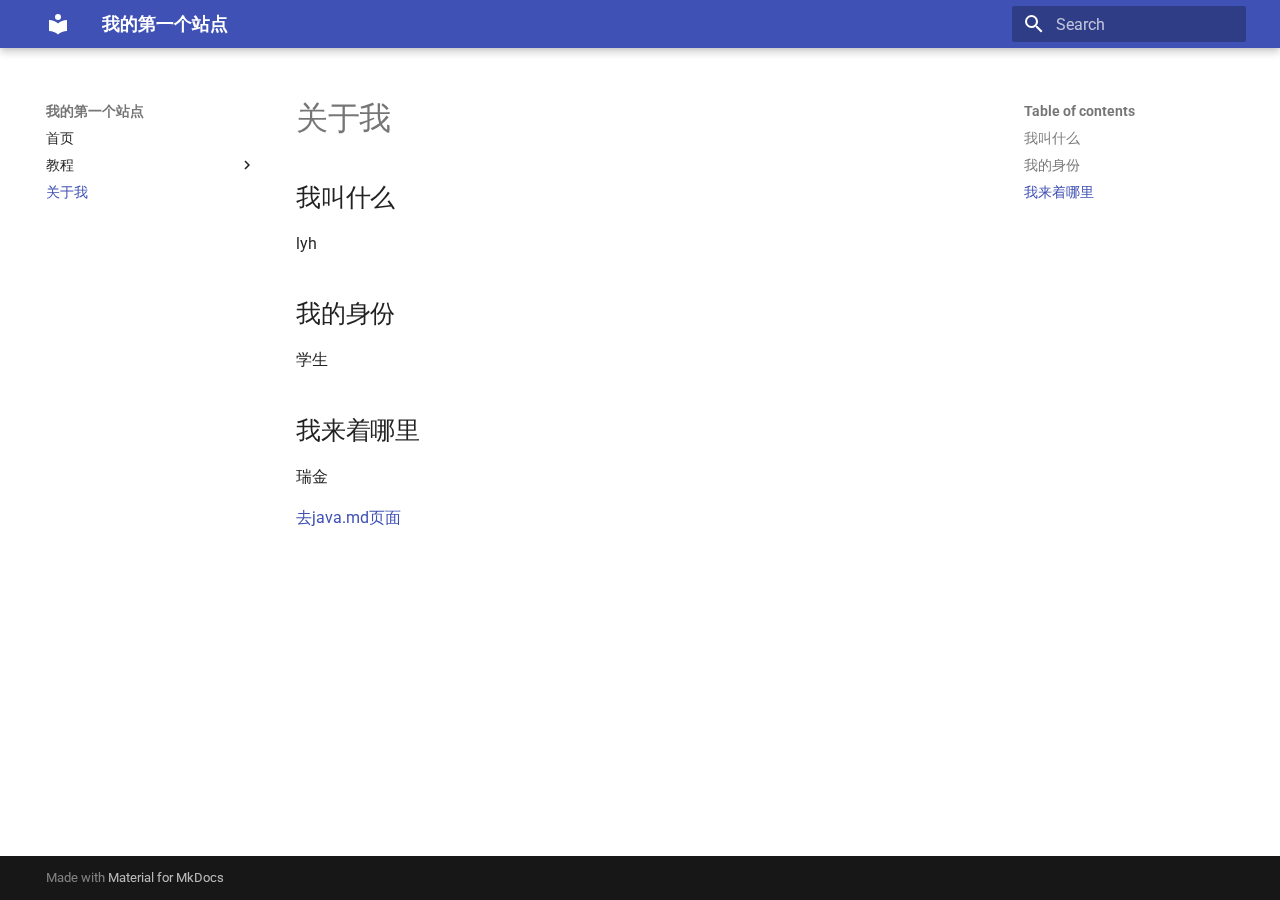
==== commit 84a75d4a: "Deployed 1efe4b0 with MkDocs version: 1.6.1" ====
--- a/about/index.html
+++ b/about/index.html
@@ -469,6 +469,7 @@
 <p>学生</p>
 <h2 id="_4">我来着哪里</h2>
 <p>瑞金</p>
+<p><a href="../Tutorial/java/">去java.md页面</a></p>
 
 
 
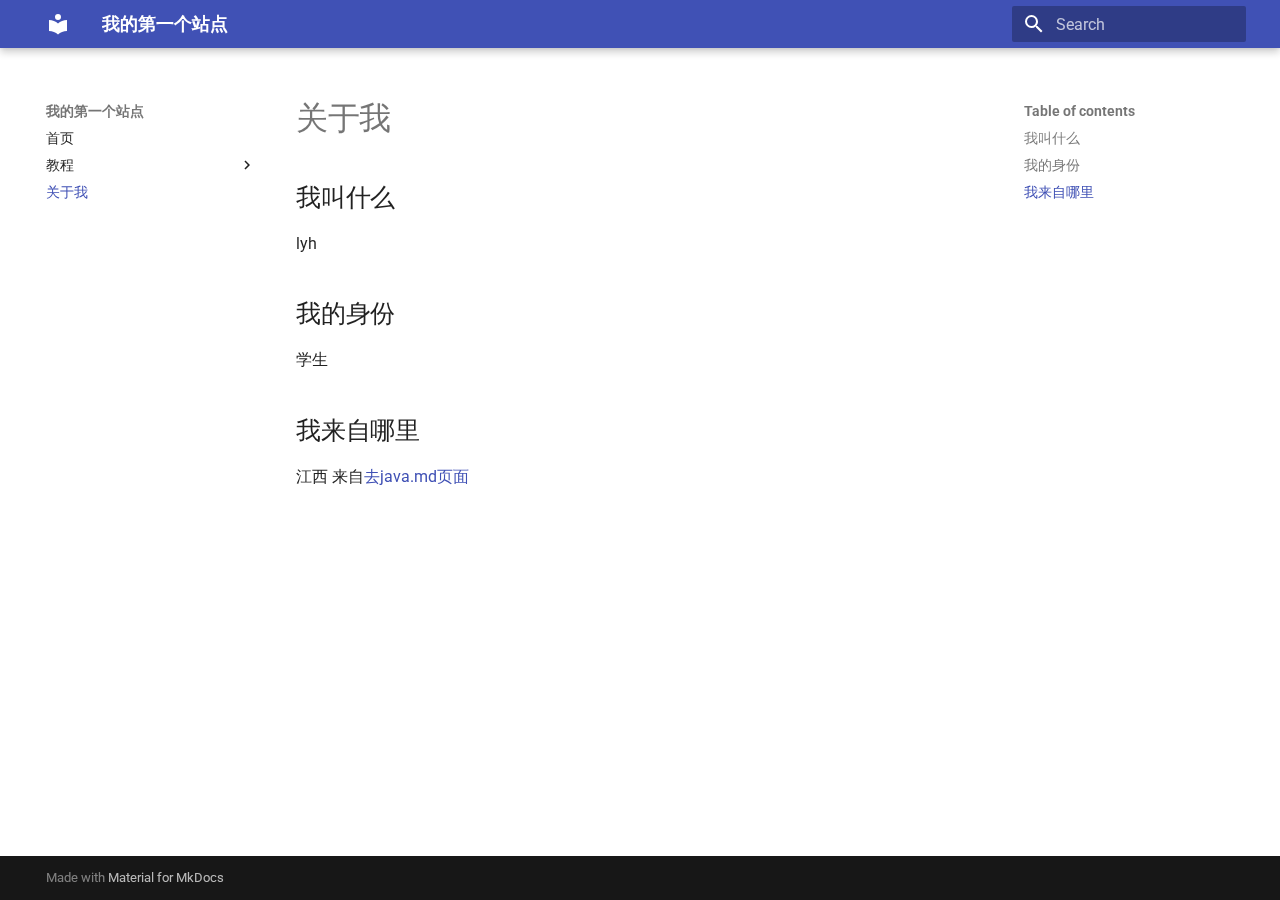
==== commit 7655c07e: "Deployed 1efe4b0 with MkDocs version: 1.6.1" ====
--- a/about/index.html
+++ b/about/index.html
@@ -40,6 +40,8 @@
         <style>:root{--md-text-font:"Roboto";--md-code-font:"Roboto Mono"}</style>
       
     
+    
+      <link rel="stylesheet" href="../stylesheets/extra.css">
     
     <script>__md_scope=new URL("..",location),__md_hash=e=>[...e].reduce(((e,_)=>(e<<5)-e+_.charCodeAt(0)),0),__md_get=(e,_=localStorage,t=__md_scope)=>JSON.parse(_.getItem(t.pathname+"."+e)),__md_set=(e,_,t=localStorage,a=__md_scope)=>{try{t.setItem(a.pathname+"."+e,JSON.stringify(_))}catch(e){}}</script>
     
@@ -380,7 +382,7 @@
         <li class="md-nav__item">
   <a href="#_4" class="md-nav__link">
     <span class="md-ellipsis">
-      我来着哪里
+      我来自哪里
     </span>
   </a>
   
@@ -441,7 +443,7 @@
         <li class="md-nav__item">
   <a href="#_4" class="md-nav__link">
     <span class="md-ellipsis">
-      我来着哪里
+      我来自哪里
     </span>
   </a>
   
@@ -462,14 +464,14 @@
                   
 
 
-<h1 id="_1">关于我</h1>
-<h2 id="_2">我叫什么</h2>
+<h1 id="_1">关于我<a class="headerlink" href="#_1" title="Permanent link">&para;</a></h1>
+<h2 id="_2">我叫什么<a class="headerlink" href="#_2" title="Permanent link">&para;</a></h2>
 <p>lyh</p>
-<h2 id="_3">我的身份</h2>
+<h2 id="_3">我的身份<a class="headerlink" href="#_3" title="Permanent link">&para;</a></h2>
 <p>学生</p>
-<h2 id="_4">我来着哪里</h2>
-<p>瑞金</p>
-<p><a href="../Tutorial/java/">去java.md页面</a></p>
+<h2 id="_4">我来自哪里<a class="headerlink" href="#_4" title="Permanent link">&para;</a></h2>
+<p>江西
+来自<a href="../Tutorial/java/">去java.md页面</a></p>
 
 
 
--- a/stylesheets/extra.css
+++ b/stylesheets/extra.css
@@ -0,0 +1,6 @@
+body {
+    background-image: url('https://www.dmoe.cc/random.php');
+    background-size: cover;
+    background-position: center;
+    background-attachment: fixed; /* 使背景图片不随页面滚动 */
+}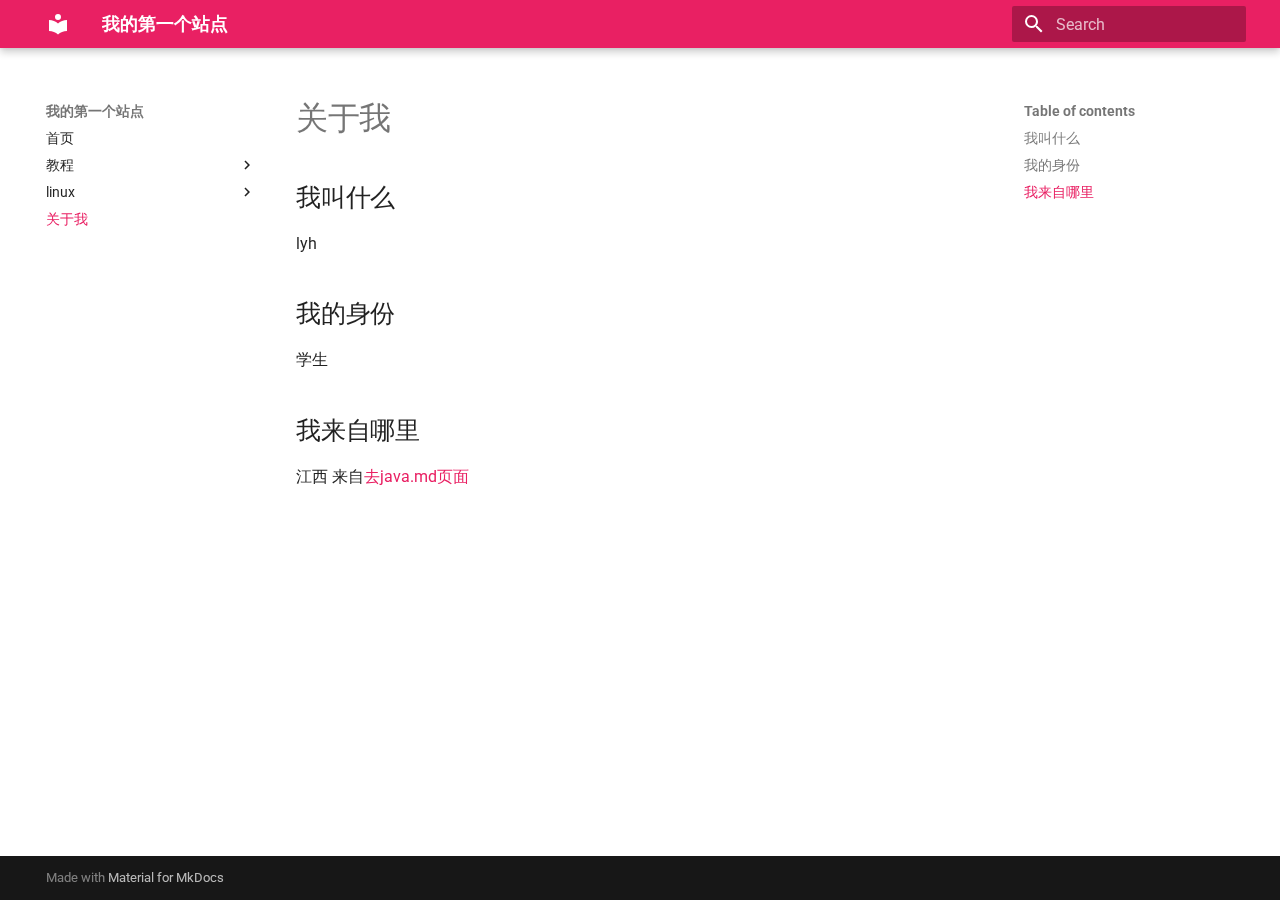
==== commit ce7ad21e: "Deployed 1efe4b0 with MkDocs version: 1.6.1" ====
--- a/about/index.html
+++ b/about/index.html
@@ -9,7 +9,7 @@
       
       
       
-        <link rel="prev" href="../Tutorial/Python/">
+        <link rel="prev" href="../linux/archlinux%E5%AE%89%E8%A3%85/">
       
       
       
@@ -23,6 +23,9 @@
     
     
       <link rel="stylesheet" href="../assets/stylesheets/main.6f8fc17f.min.css">
+      
+        
+        <link rel="stylesheet" href="../assets/stylesheets/palette.06af60db.min.css">
       
       
 
@@ -53,7 +56,14 @@
   </head>
   
   
-    <body dir="ltr">
+    
+    
+      
+    
+    
+    
+    
+    <body dir="ltr" data-md-color-scheme="default" data-md-color-primary="pink" data-md-color-accent="pink">
   
     
     <input class="md-toggle" data-md-toggle="drawer" type="checkbox" id="__drawer" autocomplete="off">
@@ -104,6 +114,18 @@
         </div>
       </div>
     </div>
+    
+      
+        <form class="md-header__option" data-md-component="palette">
+  
+    
+    
+    
+    <input class="md-option" data-md-color-media="" data-md-color-scheme="default" data-md-color-primary="pink" data-md-color-accent="pink"  aria-hidden="true"  type="radio" name="__palette" id="__palette_0">
+    
+  
+</form>
+      
     
     
       <script>var palette=__md_get("__palette");if(palette&&palette.color){if("(prefers-color-scheme)"===palette.color.media){var media=matchMedia("(prefers-color-scheme: light)"),input=document.querySelector(media.matches?"[data-md-color-media='(prefers-color-scheme: light)']":"[data-md-color-media='(prefers-color-scheme: dark)']");palette.color.media=input.getAttribute("data-md-color-media"),palette.color.scheme=input.getAttribute("data-md-color-scheme"),palette.color.primary=input.getAttribute("data-md-color-primary"),palette.color.accent=input.getAttribute("data-md-color-accent")}for(var[key,value]of Object.entries(palette.color))document.body.setAttribute("data-md-color-"+key,value)}</script>
@@ -313,6 +335,69 @@
       
   
   
+  
+  
+    
+    
+    
+    
+    <li class="md-nav__item md-nav__item--nested">
+      
+        
+        
+        <input class="md-nav__toggle md-toggle " type="checkbox" id="__nav_3" >
+        
+          
+          <label class="md-nav__link" for="__nav_3" id="__nav_3_label" tabindex="0">
+            
+  
+  <span class="md-ellipsis">
+    linux
+  </span>
+  
+
+            <span class="md-nav__icon md-icon"></span>
+          </label>
+        
+        <nav class="md-nav" data-md-level="1" aria-labelledby="__nav_3_label" aria-expanded="false">
+          <label class="md-nav__title" for="__nav_3">
+            <span class="md-nav__icon md-icon"></span>
+            linux
+          </label>
+          <ul class="md-nav__list" data-md-scrollfix>
+            
+              
+                
+  
+  
+  
+  
+    <li class="md-nav__item">
+      <a href="../linux/archlinux%E5%AE%89%E8%A3%85/" class="md-nav__link">
+        
+  
+  <span class="md-ellipsis">
+    archlinux安装
+  </span>
+  
+
+      </a>
+    </li>
+  
+
+              
+            
+          </ul>
+        </nav>
+      
+    </li>
+  
+
+    
+      
+      
+  
+  
     
   
   
@@ -464,12 +549,12 @@
                   
 
 
-<h1 id="_1">关于我<a class="headerlink" href="#_1" title="Permanent link">&para;</a></h1>
-<h2 id="_2">我叫什么<a class="headerlink" href="#_2" title="Permanent link">&para;</a></h2>
+<h1 id="_1">关于我</h1>
+<h2 id="_2">我叫什么</h2>
 <p>lyh</p>
-<h2 id="_3">我的身份<a class="headerlink" href="#_3" title="Permanent link">&para;</a></h2>
+<h2 id="_3">我的身份</h2>
 <p>学生</p>
-<h2 id="_4">我来自哪里<a class="headerlink" href="#_4" title="Permanent link">&para;</a></h2>
+<h2 id="_4">我来自哪里</h2>
 <p>江西
 来自<a href="../Tutorial/java/">去java.md页面</a></p>
 
@@ -518,7 +603,7 @@
     </div>
     
     
-    <script id="__config" type="application/json">{"base": "..", "features": [], "search": "../assets/javascripts/workers/search.6ce7567c.min.js", "translations": {"clipboard.copied": "Copied to clipboard", "clipboard.copy": "Copy to clipboard", "search.result.more.one": "1 more on this page", "search.result.more.other": "# more on this page", "search.result.none": "No matching documents", "search.result.one": "1 matching document", "search.result.other": "# matching documents", "search.result.placeholder": "Type to start searching", "search.result.term.missing": "Missing", "select.version": "Select version"}}</script>
+    <script id="__config" type="application/json">{"base": "..", "features": ["content.code.copy"], "search": "../assets/javascripts/workers/search.6ce7567c.min.js", "translations": {"clipboard.copied": "Copied to clipboard", "clipboard.copy": "Copy to clipboard", "search.result.more.one": "1 more on this page", "search.result.more.other": "# more on this page", "search.result.none": "No matching documents", "search.result.one": "1 matching document", "search.result.other": "# matching documents", "search.result.placeholder": "Type to start searching", "search.result.term.missing": "Missing", "select.version": "Select version"}}</script>
     
     
       <script src="../assets/javascripts/bundle.83f73b43.min.js"></script>
--- a/assets/stylesheets/palette.06af60db.min.css
+++ b/assets/stylesheets/palette.06af60db.min.css
@@ -0,0 +1 @@
+@media screen{[data-md-color-scheme=slate]{--md-default-fg-color:hsla(var(--md-hue),15%,90%,0.82);--md-default-fg-color--light:hsla(var(--md-hue),15%,90%,0.56);--md-default-fg-color--lighter:hsla(var(--md-hue),15%,90%,0.32);--md-default-fg-color--lightest:hsla(var(--md-hue),15%,90%,0.12);--md-default-bg-color:hsla(var(--md-hue),15%,14%,1);--md-default-bg-color--light:hsla(var(--md-hue),15%,14%,0.54);--md-default-bg-color--lighter:hsla(var(--md-hue),15%,14%,0.26);--md-default-bg-color--lightest:hsla(var(--md-hue),15%,14%,0.07);--md-code-fg-color:hsla(var(--md-hue),18%,86%,0.82);--md-code-bg-color:hsla(var(--md-hue),15%,18%,1);--md-code-hl-color:#2977ff;--md-code-hl-color--light:#2977ff1a;--md-code-hl-number-color:#e6695b;--md-code-hl-special-color:#f06090;--md-code-hl-function-color:#c973d9;--md-code-hl-constant-color:#9383e2;--md-code-hl-keyword-color:#6791e0;--md-code-hl-string-color:#2fb170;--md-code-hl-name-color:var(--md-code-fg-color);--md-code-hl-operator-color:var(--md-default-fg-color--light);--md-code-hl-punctuation-color:var(--md-default-fg-color--light);--md-code-hl-comment-color:var(--md-default-fg-color--light);--md-code-hl-generic-color:var(--md-default-fg-color--light);--md-code-hl-variable-color:var(--md-default-fg-color--light);--md-typeset-color:var(--md-default-fg-color);--md-typeset-a-color:var(--md-primary-fg-color);--md-typeset-kbd-color:hsla(var(--md-hue),15%,90%,0.12);--md-typeset-kbd-accent-color:hsla(var(--md-hue),15%,90%,0.2);--md-typeset-kbd-border-color:hsla(var(--md-hue),15%,14%,1);--md-typeset-mark-color:#4287ff4d;--md-typeset-table-color:hsla(var(--md-hue),15%,95%,0.12);--md-typeset-table-color--light:hsla(var(--md-hue),15%,95%,0.035);--md-admonition-fg-color:var(--md-default-fg-color);--md-admonition-bg-color:var(--md-default-bg-color);--md-footer-bg-color:hsla(var(--md-hue),15%,10%,0.87);--md-footer-bg-color--dark:hsla(var(--md-hue),15%,8%,1);--md-shadow-z1:0 0.2rem 0.5rem #0000000d,0 0 0.05rem #0000001a;--md-shadow-z2:0 0.2rem 0.5rem #00000040,0 0 0.05rem #00000040;--md-shadow-z3:0 0.2rem 0.5rem #0006,0 0 0.05rem #00000059;color-scheme:dark}[data-md-color-scheme=slate] img[src$="#gh-light-mode-only"],[data-md-color-scheme=slate] img[src$="#only-light"]{display:none}[data-md-color-scheme=slate][data-md-color-primary=pink]{--md-typeset-a-color:#ed5487}[data-md-color-scheme=slate][data-md-color-primary=purple]{--md-typeset-a-color:#c46fd3}[data-md-color-scheme=slate][data-md-color-primary=deep-purple]{--md-typeset-a-color:#a47bea}[data-md-color-scheme=slate][data-md-color-primary=indigo]{--md-typeset-a-color:#5488e8}[data-md-color-scheme=slate][data-md-color-primary=teal]{--md-typeset-a-color:#00ccb8}[data-md-color-scheme=slate][data-md-color-primary=green]{--md-typeset-a-color:#71c174}[data-md-color-scheme=slate][data-md-color-primary=deep-orange]{--md-typeset-a-color:#ff764d}[data-md-color-scheme=slate][data-md-color-primary=brown]{--md-typeset-a-color:#c1775c}[data-md-color-scheme=slate][data-md-color-primary=black],[data-md-color-scheme=slate][data-md-color-primary=blue-grey],[data-md-color-scheme=slate][data-md-color-primary=grey],[data-md-color-scheme=slate][data-md-color-primary=white]{--md-typeset-a-color:#5e8bde}[data-md-color-switching] *,[data-md-color-switching] :after,[data-md-color-switching] :before{transition-duration:0ms!important}}[data-md-color-accent=red]{--md-accent-fg-color:#ff1947;--md-accent-fg-color--transparent:#ff19471a;--md-accent-bg-color:#fff;--md-accent-bg-color--light:#ffffffb3}[data-md-color-accent=pink]{--md-accent-fg-color:#f50056;--md-accent-fg-color--transparent:#f500561a;--md-accent-bg-color:#fff;--md-accent-bg-color--light:#ffffffb3}[data-md-color-accent=purple]{--md-accent-fg-color:#df41fb;--md-accent-fg-color--transparent:#df41fb1a;--md-accent-bg-color:#fff;--md-accent-bg-color--light:#ffffffb3}[data-md-color-accent=deep-purple]{--md-accent-fg-color:#7c4dff;--md-accent-fg-color--transparent:#7c4dff1a;--md-accent-bg-color:#fff;--md-accent-bg-color--light:#ffffffb3}[data-md-color-accent=indigo]{--md-accent-fg-color:#526cfe;--md-accent-fg-color--transparent:#526cfe1a;--md-accent-bg-color:#fff;--md-accent-bg-color--light:#ffffffb3}[data-md-color-accent=blue]{--md-accent-fg-color:#4287ff;--md-accent-fg-color--transparent:#4287ff1a;--md-accent-bg-color:#fff;--md-accent-bg-color--light:#ffffffb3}[data-md-color-accent=light-blue]{--md-accent-fg-color:#0091eb;--md-accent-fg-color--transparent:#0091eb1a;--md-accent-bg-color:#fff;--md-accent-bg-color--light:#ffffffb3}[data-md-color-accent=cyan]{--md-accent-fg-color:#00bad6;--md-accent-fg-color--transparent:#00bad61a;--md-accent-bg-color:#fff;--md-accent-bg-color--light:#ffffffb3}[data-md-color-accent=teal]{--md-accent-fg-color:#00bda4;--md-accent-fg-color--transparent:#00bda41a;--md-accent-bg-color:#fff;--md-accent-bg-color--light:#ffffffb3}[data-md-color-accent=green]{--md-accent-fg-color:#00c753;--md-accent-fg-color--transparent:#00c7531a;--md-accent-bg-color:#fff;--md-accent-bg-color--light:#ffffffb3}[data-md-color-accent=light-green]{--md-accent-fg-color:#63de17;--md-accent-fg-color--transparent:#63de171a;--md-accent-bg-color:#fff;--md-accent-bg-color--light:#ffffffb3}[data-md-color-accent=lime]{--md-accent-fg-color:#b0eb00;--md-accent-fg-color--transparent:#b0eb001a;--md-accent-bg-color:#000000de;--md-accent-bg-color--light:#0000008a}[data-md-color-accent=yellow]{--md-accent-fg-color:#ffd500;--md-accent-fg-color--transparent:#ffd5001a;--md-accent-bg-color:#000000de;--md-accent-bg-color--light:#0000008a}[data-md-color-accent=amber]{--md-accent-fg-color:#fa0;--md-accent-fg-color--transparent:#ffaa001a;--md-accent-bg-color:#000000de;--md-accent-bg-color--light:#0000008a}[data-md-color-accent=orange]{--md-accent-fg-color:#ff9100;--md-accent-fg-color--transparent:#ff91001a;--md-accent-bg-color:#000000de;--md-accent-bg-color--light:#0000008a}[data-md-color-accent=deep-orange]{--md-accent-fg-color:#ff6e42;--md-accent-fg-color--transparent:#ff6e421a;--md-accent-bg-color:#fff;--md-accent-bg-color--light:#ffffffb3}[data-md-color-primary=red]{--md-primary-fg-color:#ef5552;--md-primary-fg-color--light:#e57171;--md-primary-fg-color--dark:#e53734;--md-primary-bg-color:#fff;--md-primary-bg-color--light:#ffffffb3}[data-md-color-primary=pink]{--md-primary-fg-color:#e92063;--md-primary-fg-color--light:#ec417a;--md-primary-fg-color--dark:#c3185d;--md-primary-bg-color:#fff;--md-primary-bg-color--light:#ffffffb3}[data-md-color-primary=purple]{--md-primary-fg-color:#ab47bd;--md-primary-fg-color--light:#bb69c9;--md-primary-fg-color--dark:#8c24a8;--md-primary-bg-color:#fff;--md-primary-bg-color--light:#ffffffb3}[data-md-color-primary=deep-purple]{--md-primary-fg-color:#7e56c2;--md-primary-fg-color--light:#9574cd;--md-primary-fg-color--dark:#673ab6;--md-primary-bg-color:#fff;--md-primary-bg-color--light:#ffffffb3}[data-md-color-primary=indigo]{--md-primary-fg-color:#4051b5;--md-primary-fg-color--light:#5d6cc0;--md-primary-fg-color--dark:#303fa1;--md-primary-bg-color:#fff;--md-primary-bg-color--light:#ffffffb3}[data-md-color-primary=blue]{--md-primary-fg-color:#2094f3;--md-primary-fg-color--light:#42a5f5;--md-primary-fg-color--dark:#1975d2;--md-primary-bg-color:#fff;--md-primary-bg-color--light:#ffffffb3}[data-md-color-primary=light-blue]{--md-primary-fg-color:#02a6f2;--md-primary-fg-color--light:#28b5f6;--md-primary-fg-color--dark:#0287cf;--md-primary-bg-color:#fff;--md-primary-bg-color--light:#ffffffb3}[data-md-color-primary=cyan]{--md-primary-fg-color:#00bdd6;--md-primary-fg-color--light:#25c5da;--md-primary-fg-color--dark:#0097a8;--md-primary-bg-color:#fff;--md-primary-bg-color--light:#ffffffb3}[data-md-color-primary=teal]{--md-primary-fg-color:#009485;--md-primary-fg-color--light:#26a699;--md-primary-fg-color--dark:#007a6c;--md-primary-bg-color:#fff;--md-primary-bg-color--light:#ffffffb3}[data-md-color-primary=green]{--md-primary-fg-color:#4cae4f;--md-primary-fg-color--light:#68bb6c;--md-primary-fg-color--dark:#398e3d;--md-primary-bg-color:#fff;--md-primary-bg-color--light:#ffffffb3}[data-md-color-primary=light-green]{--md-primary-fg-color:#8bc34b;--md-primary-fg-color--light:#9ccc66;--md-primary-fg-color--dark:#689f38;--md-primary-bg-color:#fff;--md-primary-bg-color--light:#ffffffb3}[data-md-color-primary=lime]{--md-primary-fg-color:#cbdc38;--md-primary-fg-color--light:#d3e156;--md-primary-fg-color--dark:#b0b52c;--md-primary-bg-color:#000000de;--md-primary-bg-color--light:#0000008a}[data-md-color-primary=yellow]{--md-primary-fg-color:#ffec3d;--md-primary-fg-color--light:#ffee57;--md-primary-fg-color--dark:#fbc02d;--md-primary-bg-color:#000000de;--md-primary-bg-color--light:#0000008a}[data-md-color-primary=amber]{--md-primary-fg-color:#ffc105;--md-primary-fg-color--light:#ffc929;--md-primary-fg-color--dark:#ffa200;--md-primary-bg-color:#000000de;--md-primary-bg-color--light:#0000008a}[data-md-color-primary=orange]{--md-primary-fg-color:#ffa724;--md-primary-fg-color--light:#ffa724;--md-primary-fg-color--dark:#fa8900;--md-primary-bg-color:#000000de;--md-primary-bg-color--light:#0000008a}[data-md-color-primary=deep-orange]{--md-primary-fg-color:#ff6e42;--md-primary-fg-color--light:#ff8a66;--md-primary-fg-color--dark:#f4511f;--md-primary-bg-color:#fff;--md-primary-bg-color--light:#ffffffb3}[data-md-color-primary=brown]{--md-primary-fg-color:#795649;--md-primary-fg-color--light:#8d6e62;--md-primary-fg-color--dark:#5d4037;--md-primary-bg-color:#fff;--md-primary-bg-color--light:#ffffffb3}[data-md-color-primary=grey]{--md-primary-fg-color:#757575;--md-primary-fg-color--light:#9e9e9e;--md-primary-fg-color--dark:#616161;--md-primary-bg-color:#fff;--md-primary-bg-color--light:#ffffffb3;--md-typeset-a-color:#4051b5}[data-md-color-primary=blue-grey]{--md-primary-fg-color:#546d78;--md-primary-fg-color--light:#607c8a;--md-primary-fg-color--dark:#455a63;--md-primary-bg-color:#fff;--md-primary-bg-color--light:#ffffffb3;--md-typeset-a-color:#4051b5}[data-md-color-primary=light-green]:not([data-md-color-scheme=slate]){--md-typeset-a-color:#72ad2e}[data-md-color-primary=lime]:not([data-md-color-scheme=slate]){--md-typeset-a-color:#8b990a}[data-md-color-primary=yellow]:not([data-md-color-scheme=slate]){--md-typeset-a-color:#b8a500}[data-md-color-primary=amber]:not([data-md-color-scheme=slate]){--md-typeset-a-color:#d19d00}[data-md-color-primary=orange]:not([data-md-color-scheme=slate]){--md-typeset-a-color:#e68a00}[data-md-color-primary=white]{--md-primary-fg-color:hsla(var(--md-hue),0%,100%,1);--md-primary-fg-color--light:hsla(var(--md-hue),0%,100%,0.7);--md-primary-fg-color--dark:hsla(var(--md-hue),0%,0%,0.07);--md-primary-bg-color:hsla(var(--md-hue),0%,0%,0.87);--md-primary-bg-color--light:hsla(var(--md-hue),0%,0%,0.54);--md-typeset-a-color:#4051b5}[data-md-color-primary=white] .md-button{color:var(--md-typeset-a-color)}[data-md-color-primary=white] .md-button--primary{background-color:var(--md-typeset-a-color);border-color:var(--md-typeset-a-color);color:hsla(var(--md-hue),0%,100%,1)}@media screen and (min-width:60em){[data-md-color-primary=white] .md-search__form{background-color:hsla(var(--md-hue),0%,0%,.07)}[data-md-color-primary=white] .md-search__form:hover{background-color:hsla(var(--md-hue),0%,0%,.32)}[data-md-color-primary=white] .md-search__input+.md-search__icon{color:hsla(var(--md-hue),0%,0%,.87)}}@media screen and (min-width:76.25em){[data-md-color-primary=white] .md-tabs{border-bottom:.05rem solid #00000012}}[data-md-color-primary=black]{--md-primary-fg-color:hsla(var(--md-hue),15%,9%,1);--md-primary-fg-color--light:hsla(var(--md-hue),15%,9%,0.54);--md-primary-fg-color--dark:hsla(var(--md-hue),15%,9%,1);--md-primary-bg-color:hsla(var(--md-hue),15%,100%,1);--md-primary-bg-color--light:hsla(var(--md-hue),15%,100%,0.7);--md-typeset-a-color:#4051b5}[data-md-color-primary=black] .md-button{color:var(--md-typeset-a-color)}[data-md-color-primary=black] .md-button--primary{background-color:var(--md-typeset-a-color);border-color:var(--md-typeset-a-color);color:hsla(var(--md-hue),0%,100%,1)}[data-md-color-primary=black] .md-header{background-color:hsla(var(--md-hue),15%,9%,1)}@media screen and (max-width:59.984375em){[data-md-color-primary=black] .md-nav__source{background-color:hsla(var(--md-hue),15%,11%,.87)}}@media screen and (max-width:76.234375em){html [data-md-color-primary=black] .md-nav--primary .md-nav__title[for=__drawer]{background-color:hsla(var(--md-hue),15%,9%,1)}}@media screen and (min-width:76.25em){[data-md-color-primary=black] .md-tabs{background-color:hsla(var(--md-hue),15%,9%,1)}}--- a/stylesheets/extra.css
+++ b/stylesheets/extra.css
@@ -3,4 +3,18 @@
     background-size: cover;
     background-position: center;
     background-attachment: fixed; /* 使背景图片不随页面滚动 */
-}+}
+
+.md-content{
+    background-color: rgba(255, 255, 255, 0.8);
+}
+
+.md-sidebar__inner{
+    background-color: rgba(255, 255, 255, 0.8);
+    background-repeat: 10px;
+}
+
+/* 
+.md-header {
+    background-color: #fb7299;
+} */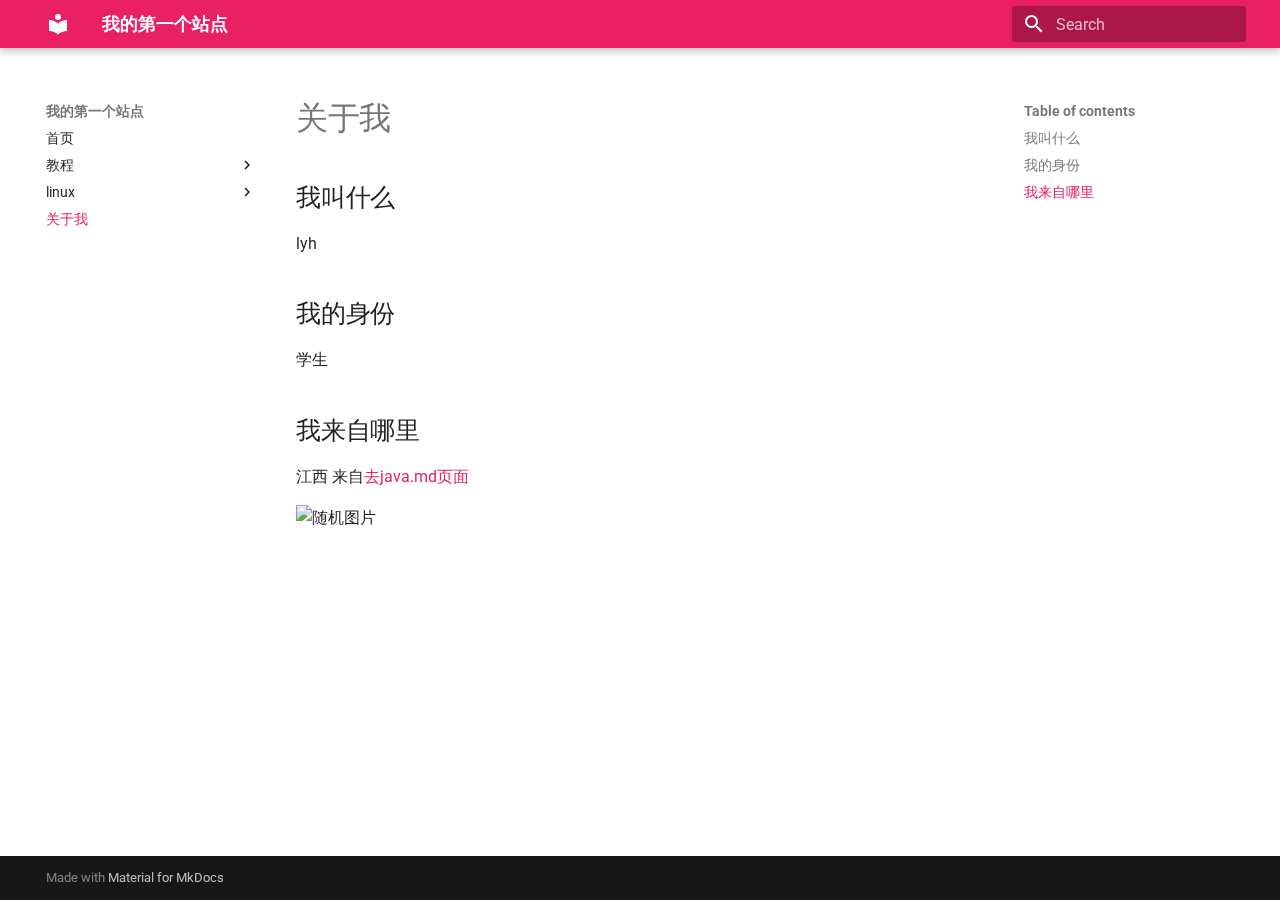
==== commit 3c2a39f9: "Deployed 1efe4b0 with MkDocs version: 1.6.1" ====
--- a/about/index.html
+++ b/about/index.html
@@ -557,6 +557,7 @@
 <h2 id="_4">我来自哪里</h2>
 <p>江西
 来自<a href="../Tutorial/java/">去java.md页面</a></p>
+<p><img alt="随机图片" src="https://www.loliapi.com/acg/pp/" /></p>
 
 
 
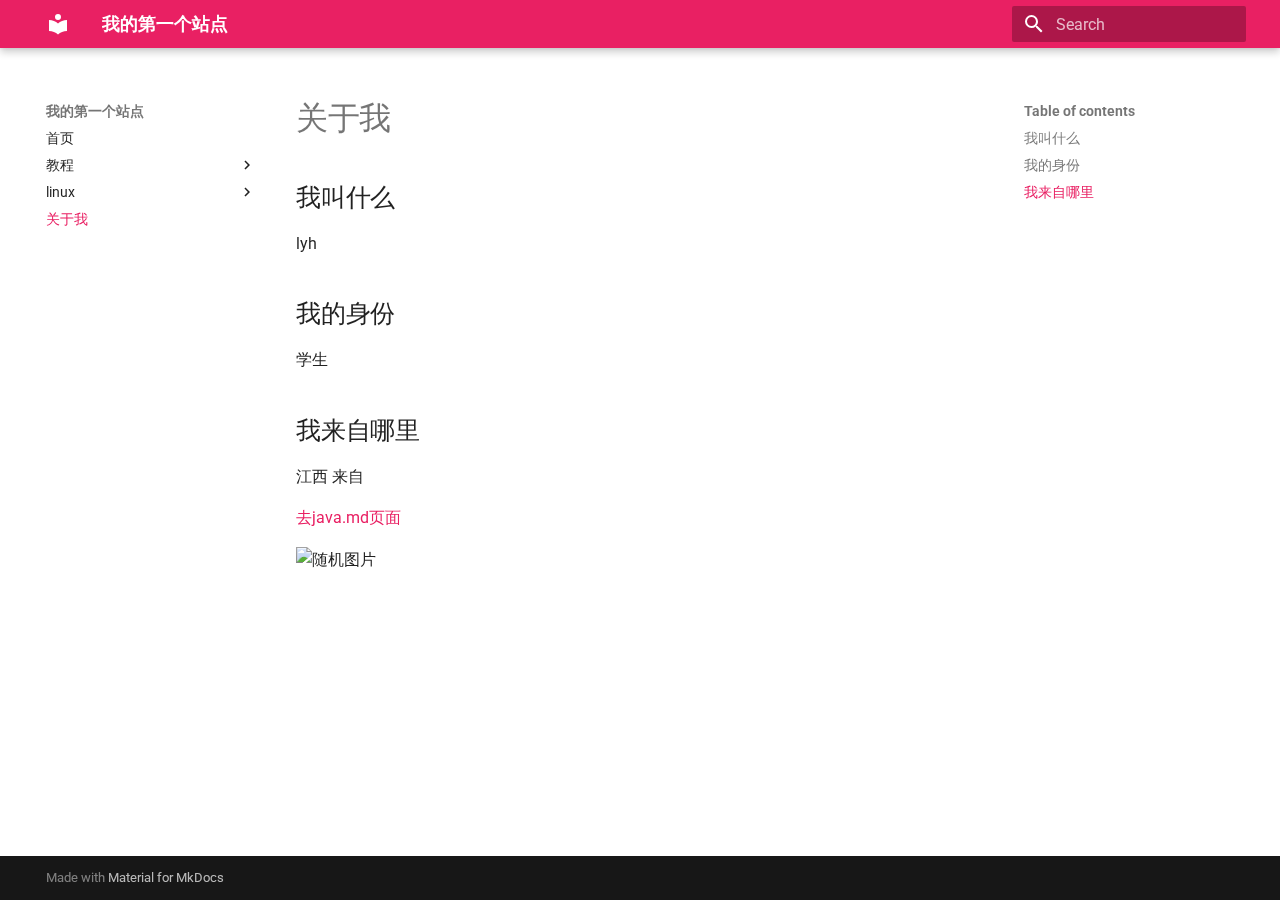
==== commit 821ac982: "Deployed 1efe4b0 with MkDocs version: 1.6.1" ====
--- a/about/index.html
+++ b/about/index.html
@@ -556,7 +556,8 @@
 <p>学生</p>
 <h2 id="_4">我来自哪里</h2>
 <p>江西
-来自<a href="../Tutorial/java/">去java.md页面</a></p>
+来自</p>
+<p><a href="../Tutorial/java/">去java.md页面</a></p>
 <p><img alt="随机图片" src="https://www.loliapi.com/acg/pp/" /></p>
 
 
--- a/stylesheets/extra.css
+++ b/stylesheets/extra.css
@@ -7,14 +7,10 @@
 
 .md-content{
     background-color: rgba(255, 255, 255, 0.8);
+    border-radius: 10px;
 }
 
 .md-sidebar__inner{
     background-color: rgba(255, 255, 255, 0.8);
-    background-repeat: 10px;
-}
-
-/* 
-.md-header {
-    background-color: #fb7299;
-} */+    border-radius: 10px;
+}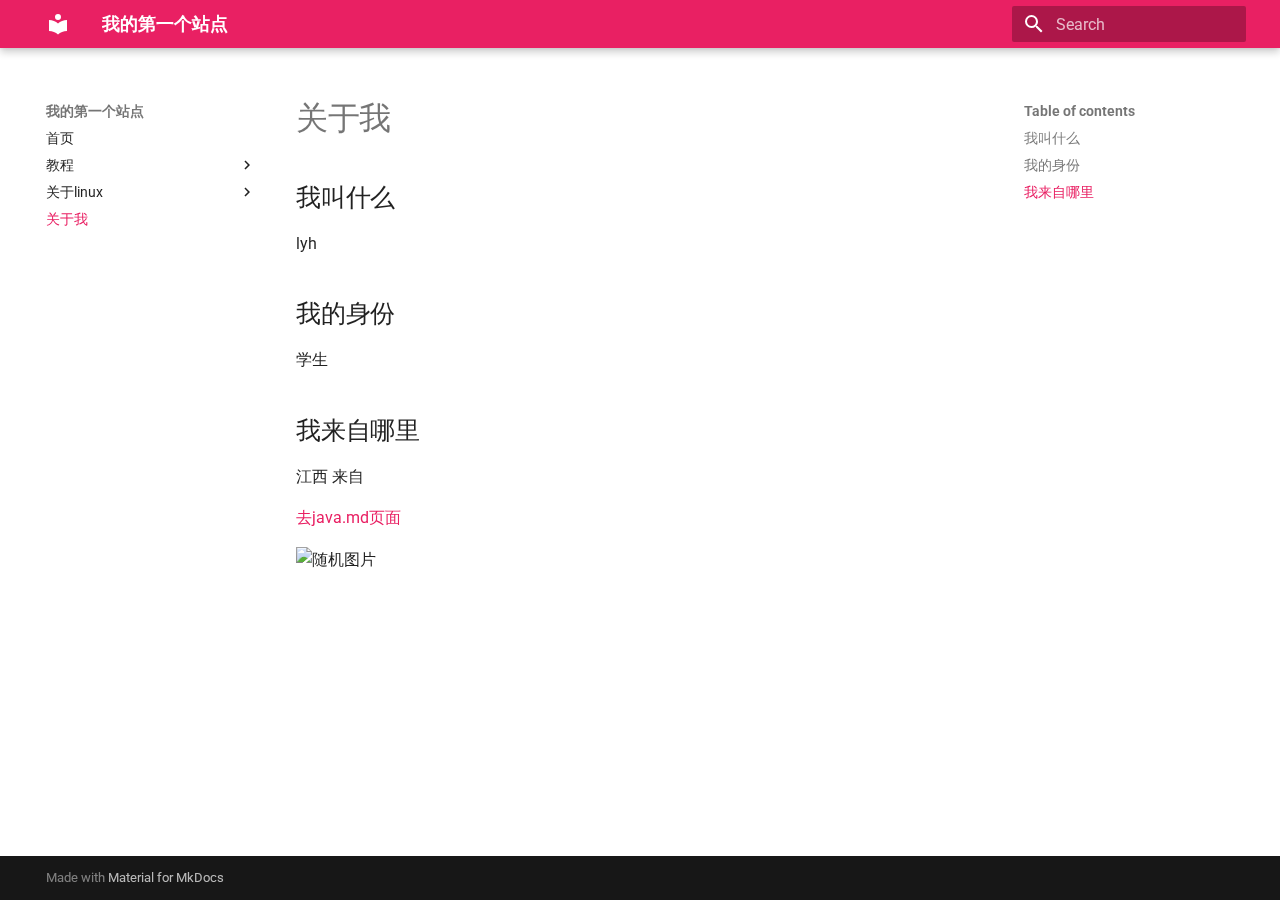
==== commit f29739fb: "Deployed 1efe4b0 with MkDocs version: 1.6.1" ====
--- a/about/index.html
+++ b/about/index.html
@@ -352,7 +352,7 @@
             
   
   <span class="md-ellipsis">
-    linux
+    关于linux
   </span>
   
 
@@ -362,7 +362,7 @@
         <nav class="md-nav" data-md-level="1" aria-labelledby="__nav_3_label" aria-expanded="false">
           <label class="md-nav__title" for="__nav_3">
             <span class="md-nav__icon md-icon"></span>
-            linux
+            关于linux
           </label>
           <ul class="md-nav__list" data-md-scrollfix>
             
--- a/stylesheets/extra.css
+++ b/stylesheets/extra.css
@@ -2,7 +2,8 @@
     background-image: url('https://www.dmoe.cc/random.php');
     background-size: cover;
     background-position: center;
-    background-attachment: fixed; /* 使背景图片不随页面滚动 */
+    background-attachment: fixed; 
+    /* 使背景图片不随页面滚动 */
 }
 
 .md-content{
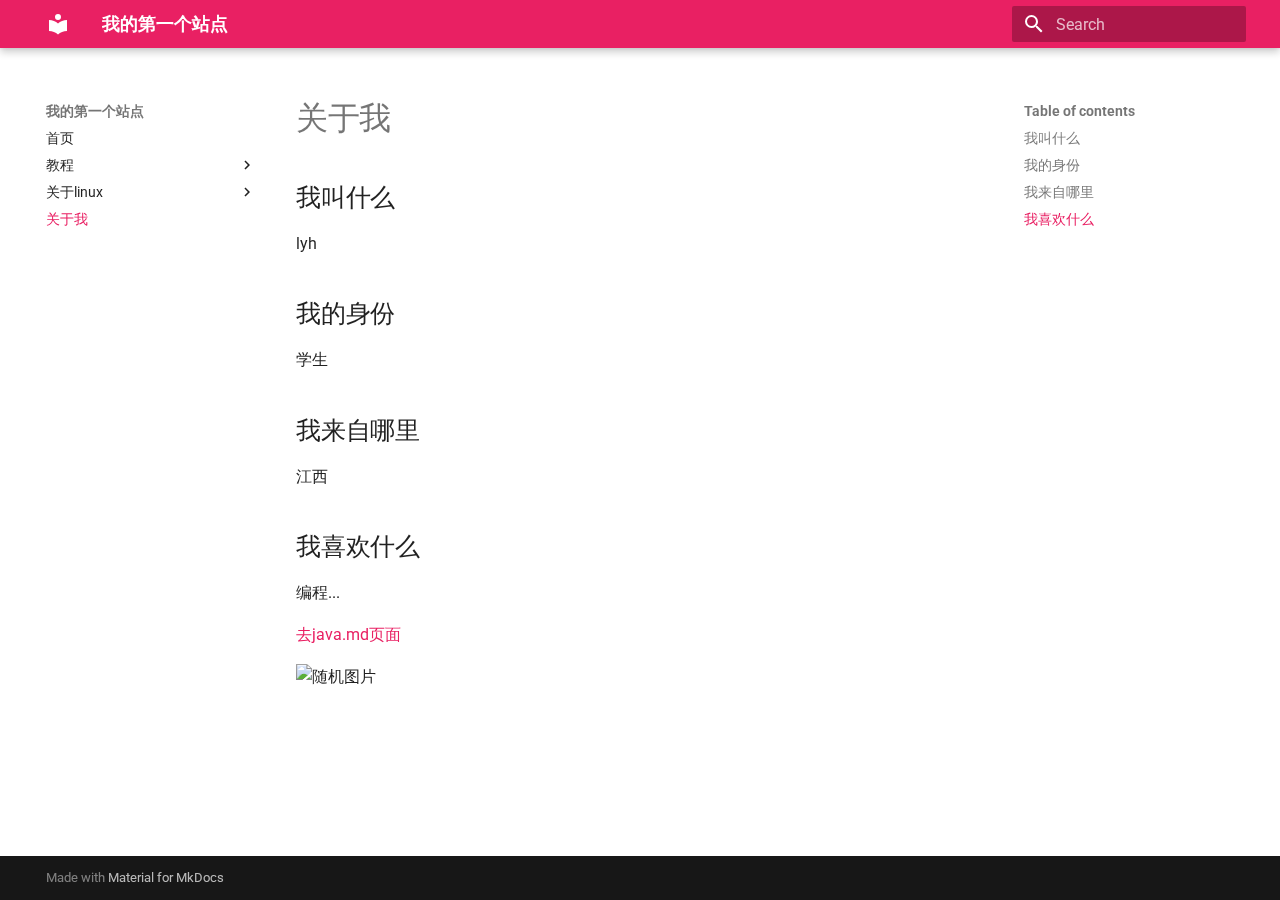
==== commit 873c86a1: "Deployed 1efe4b0 with MkDocs version: 1.6.1" ====
--- a/about/index.html
+++ b/about/index.html
@@ -9,7 +9,7 @@
       
       
       
-        <link rel="prev" href="../linux/archlinux%E5%AE%89%E8%A3%85/">
+        <link rel="prev" href="../linux/hyprland%E6%A1%8C%E9%9D%A2%E7%8E%AF%E5%A2%83%E5%AE%89%E8%A3%85/">
       
       
       
@@ -387,6 +387,27 @@
 
               
             
+              
+                
+  
+  
+  
+  
+    <li class="md-nav__item">
+      <a href="../linux/hyprland%E6%A1%8C%E9%9D%A2%E7%8E%AF%E5%A2%83%E5%AE%89%E8%A3%85/" class="md-nav__link">
+        
+  
+  <span class="md-ellipsis">
+    hyprland桌面环境安装
+  </span>
+  
+
+      </a>
+    </li>
+  
+
+              
+            
           </ul>
         </nav>
       
@@ -473,6 +494,15 @@
   
 </li>
       
+        <li class="md-nav__item">
+  <a href="#_5" class="md-nav__link">
+    <span class="md-ellipsis">
+      我喜欢什么
+    </span>
+  </a>
+  
+</li>
+      
     </ul>
   
 </nav>
@@ -529,6 +559,15 @@
   <a href="#_4" class="md-nav__link">
     <span class="md-ellipsis">
       我来自哪里
+    </span>
+  </a>
+  
+</li>
+      
+        <li class="md-nav__item">
+  <a href="#_5" class="md-nav__link">
+    <span class="md-ellipsis">
+      我喜欢什么
     </span>
   </a>
   
@@ -555,8 +594,9 @@
 <h2 id="_3">我的身份</h2>
 <p>学生</p>
 <h2 id="_4">我来自哪里</h2>
-<p>江西
-来自</p>
+<p>江西</p>
+<h2 id="_5">我喜欢什么</h2>
+<p>编程...</p>
 <p><a href="../Tutorial/java/">去java.md页面</a></p>
 <p><img alt="随机图片" src="https://www.loliapi.com/acg/pp/" /></p>
 
